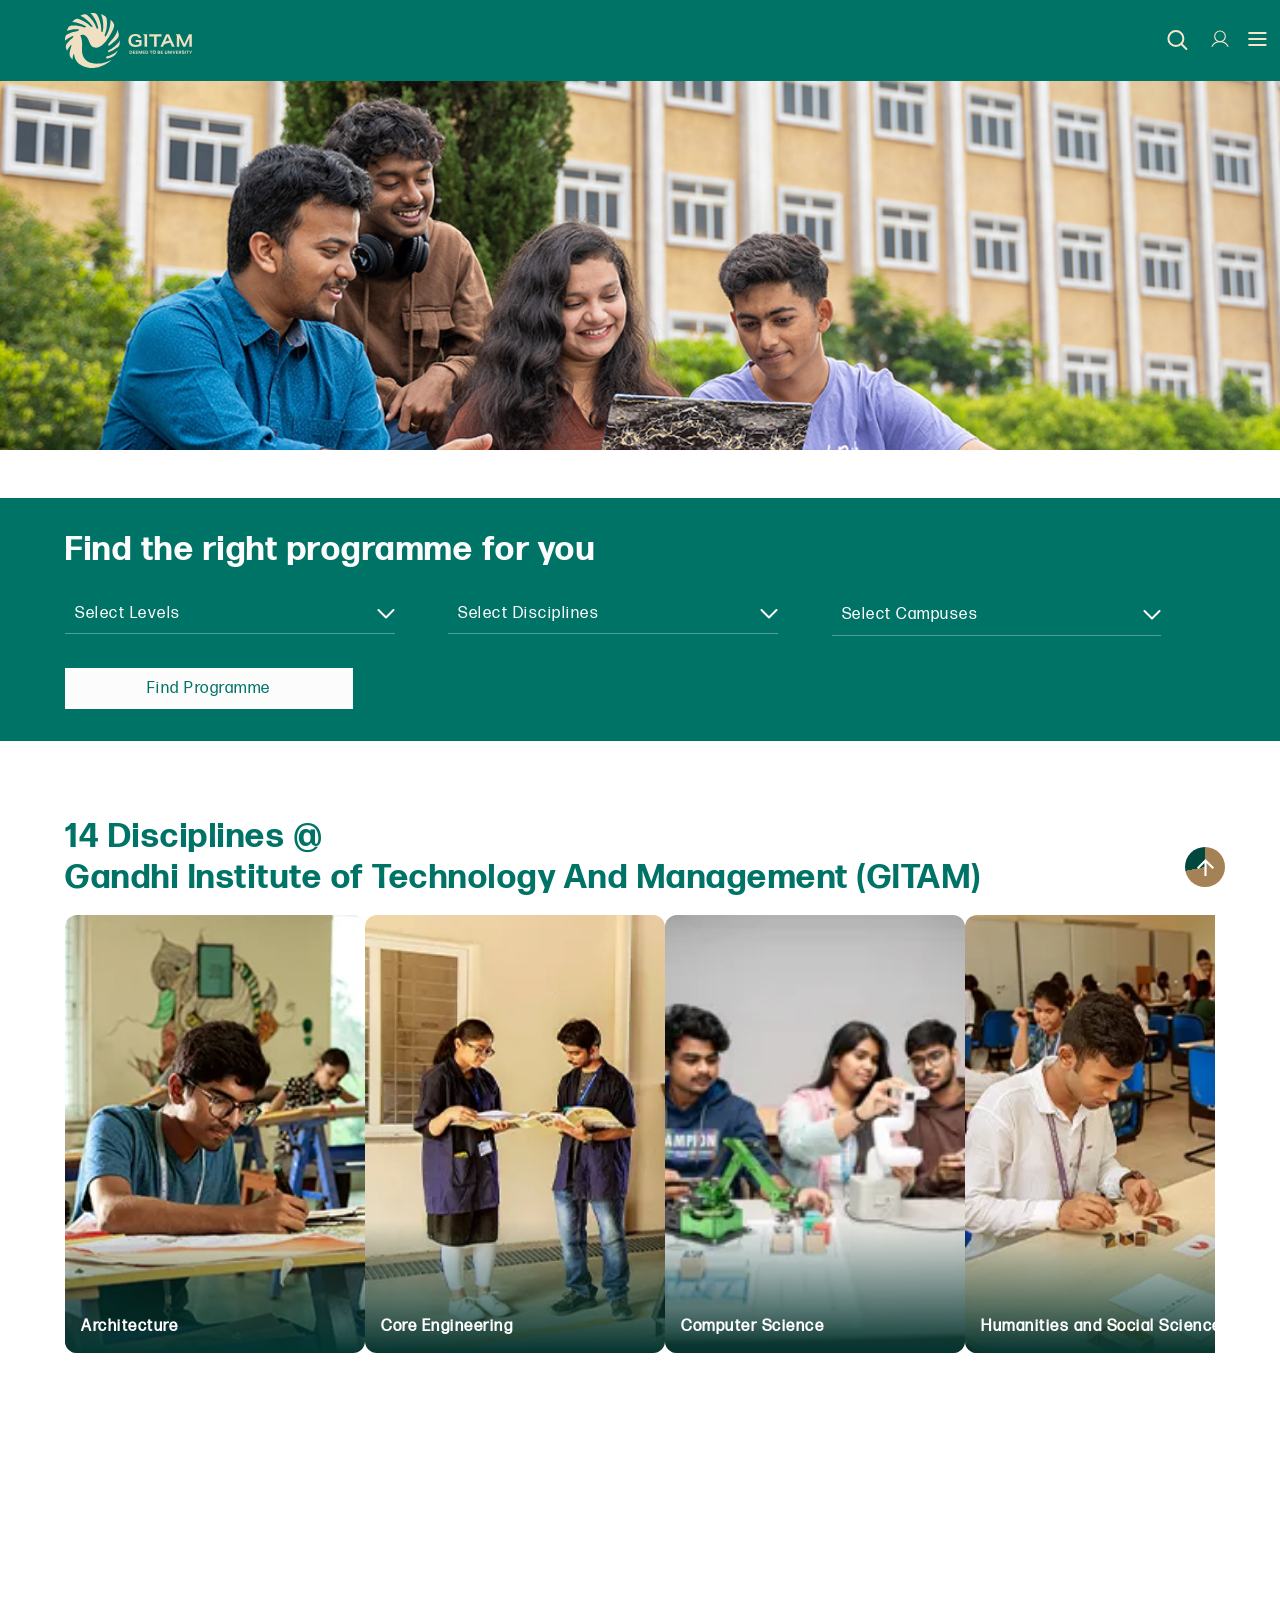
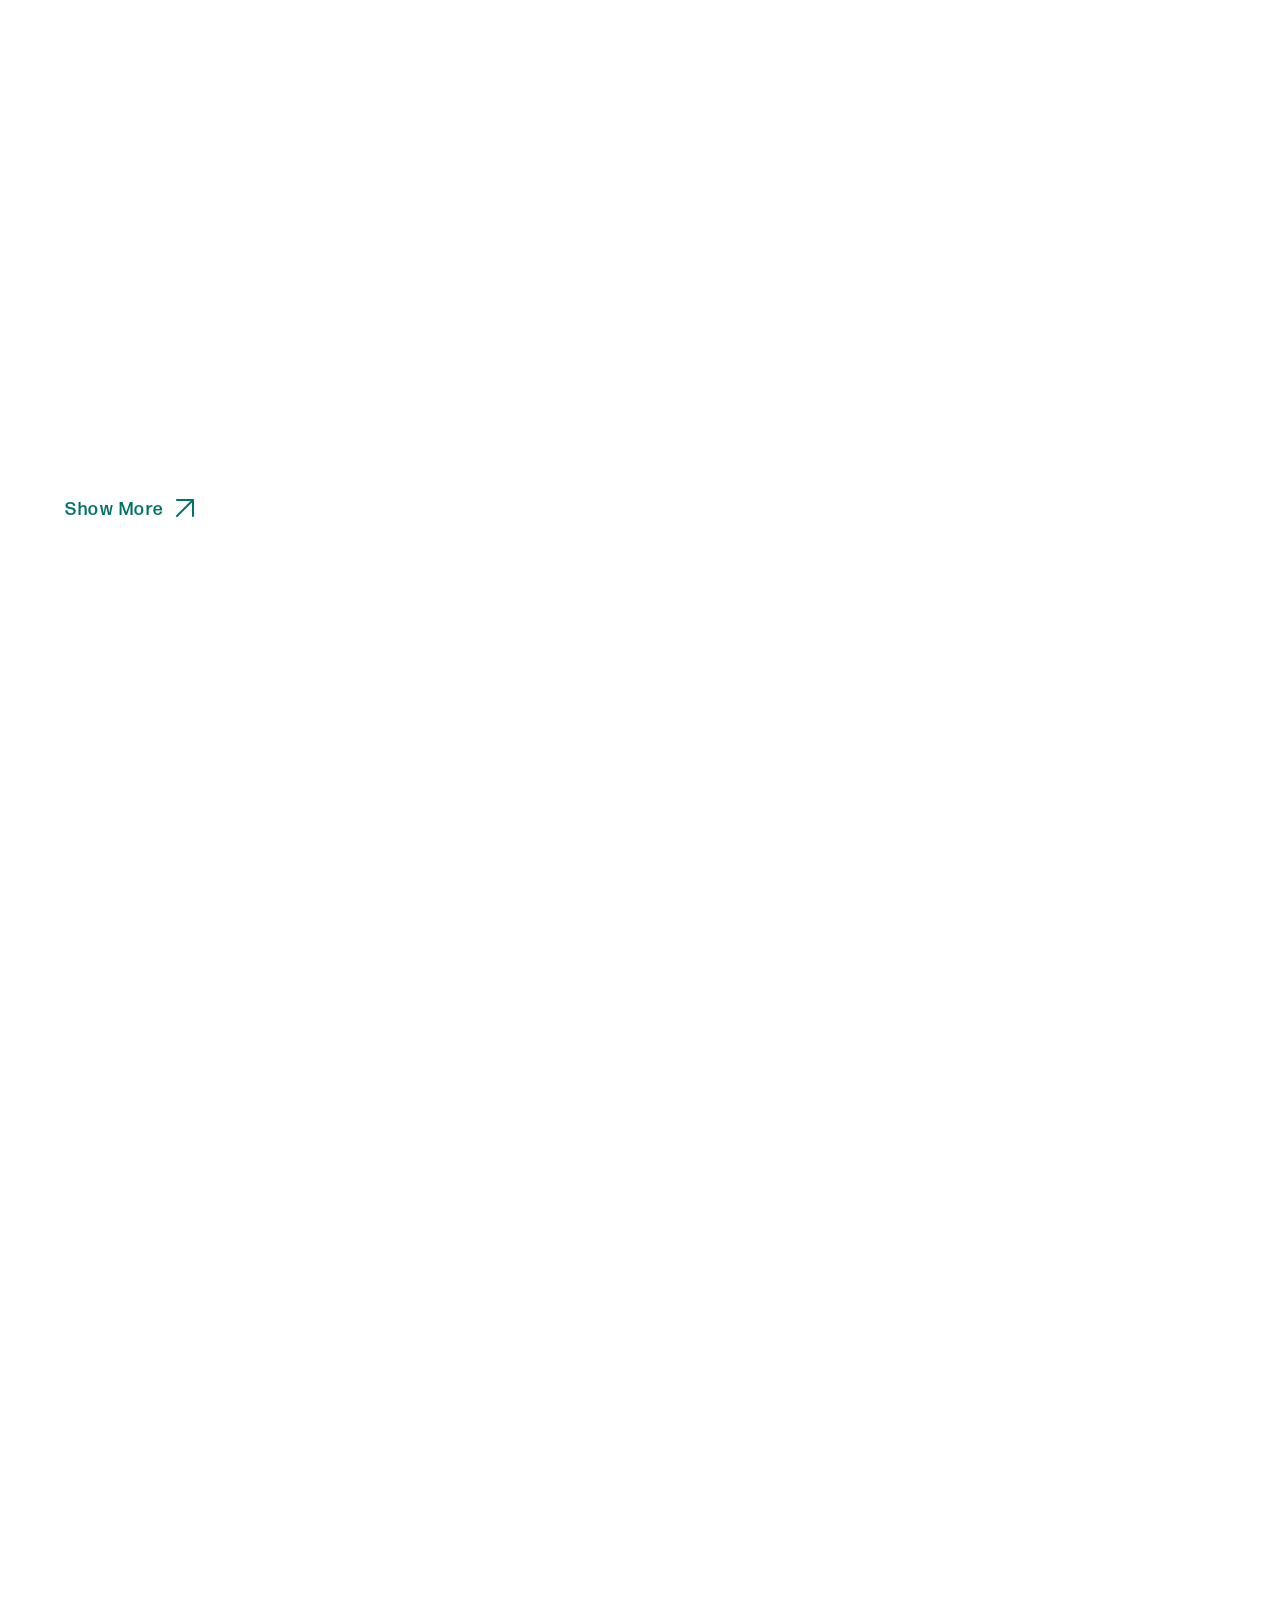
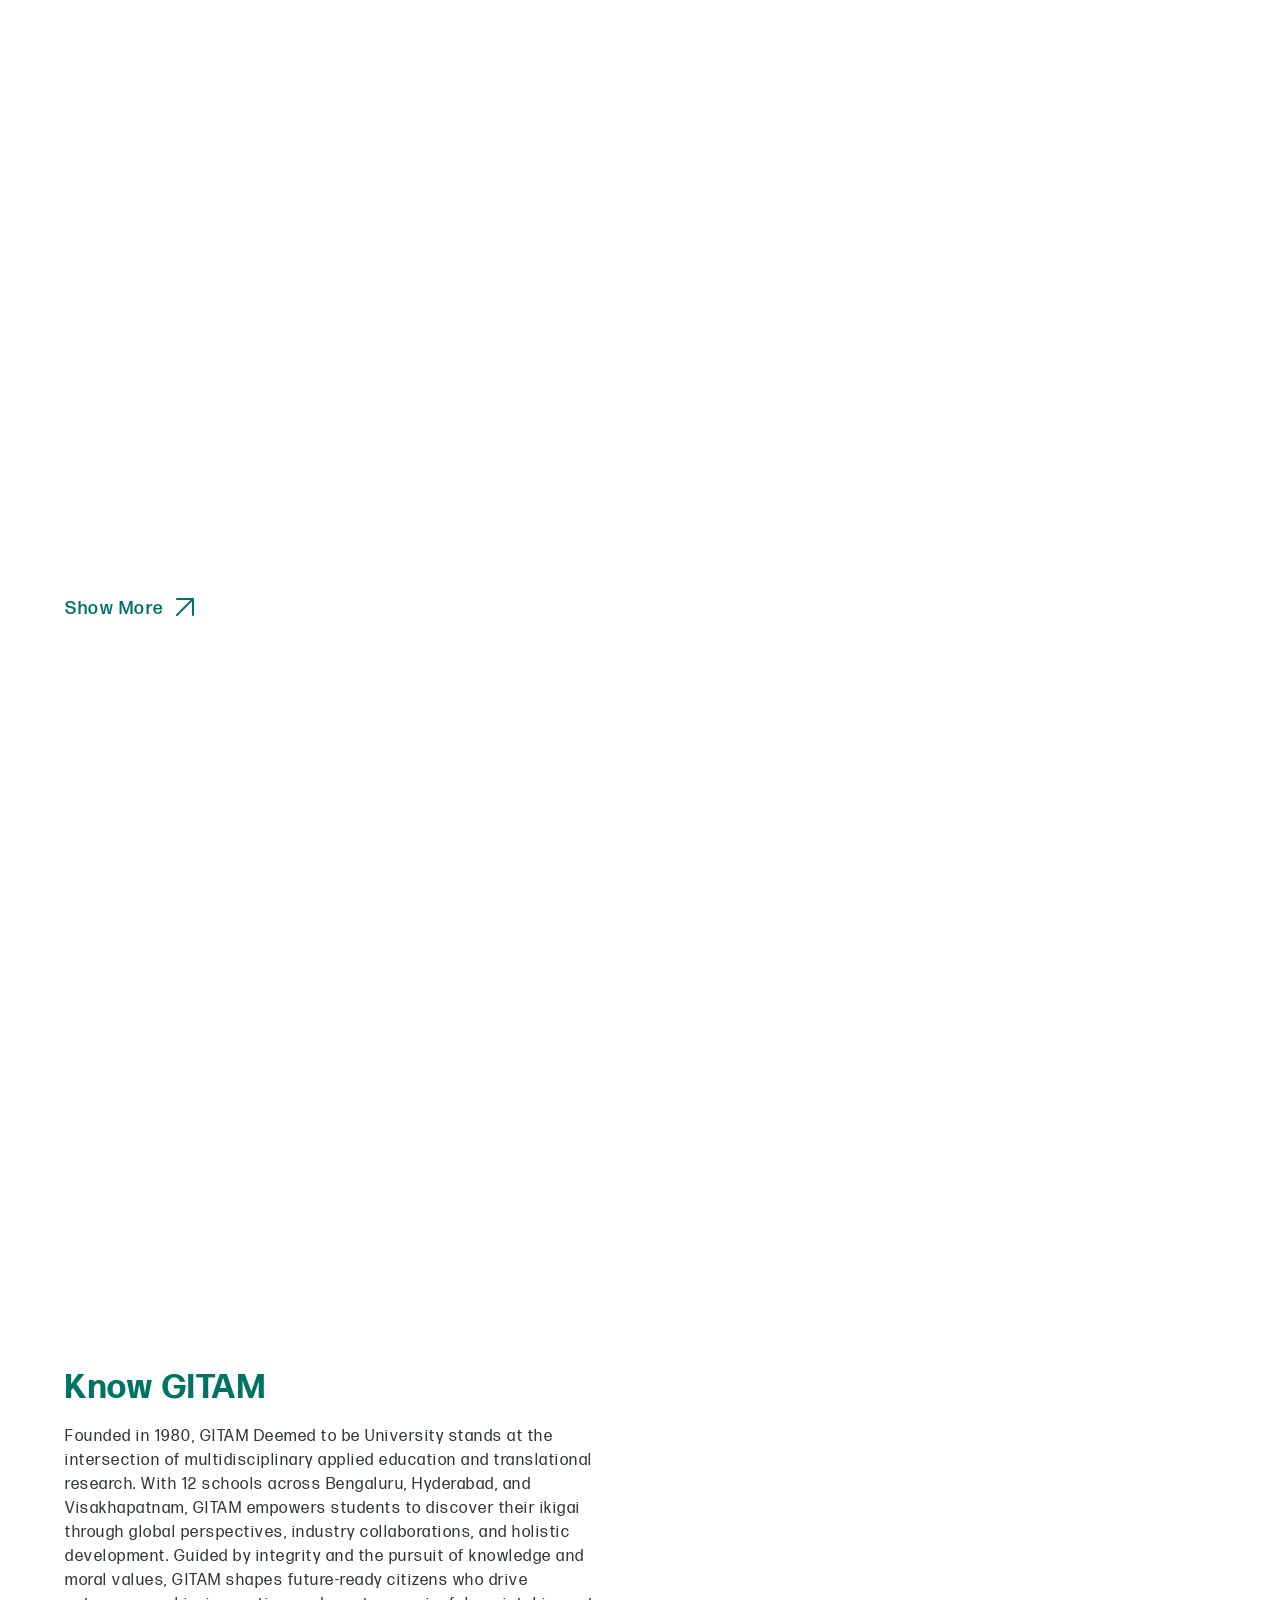
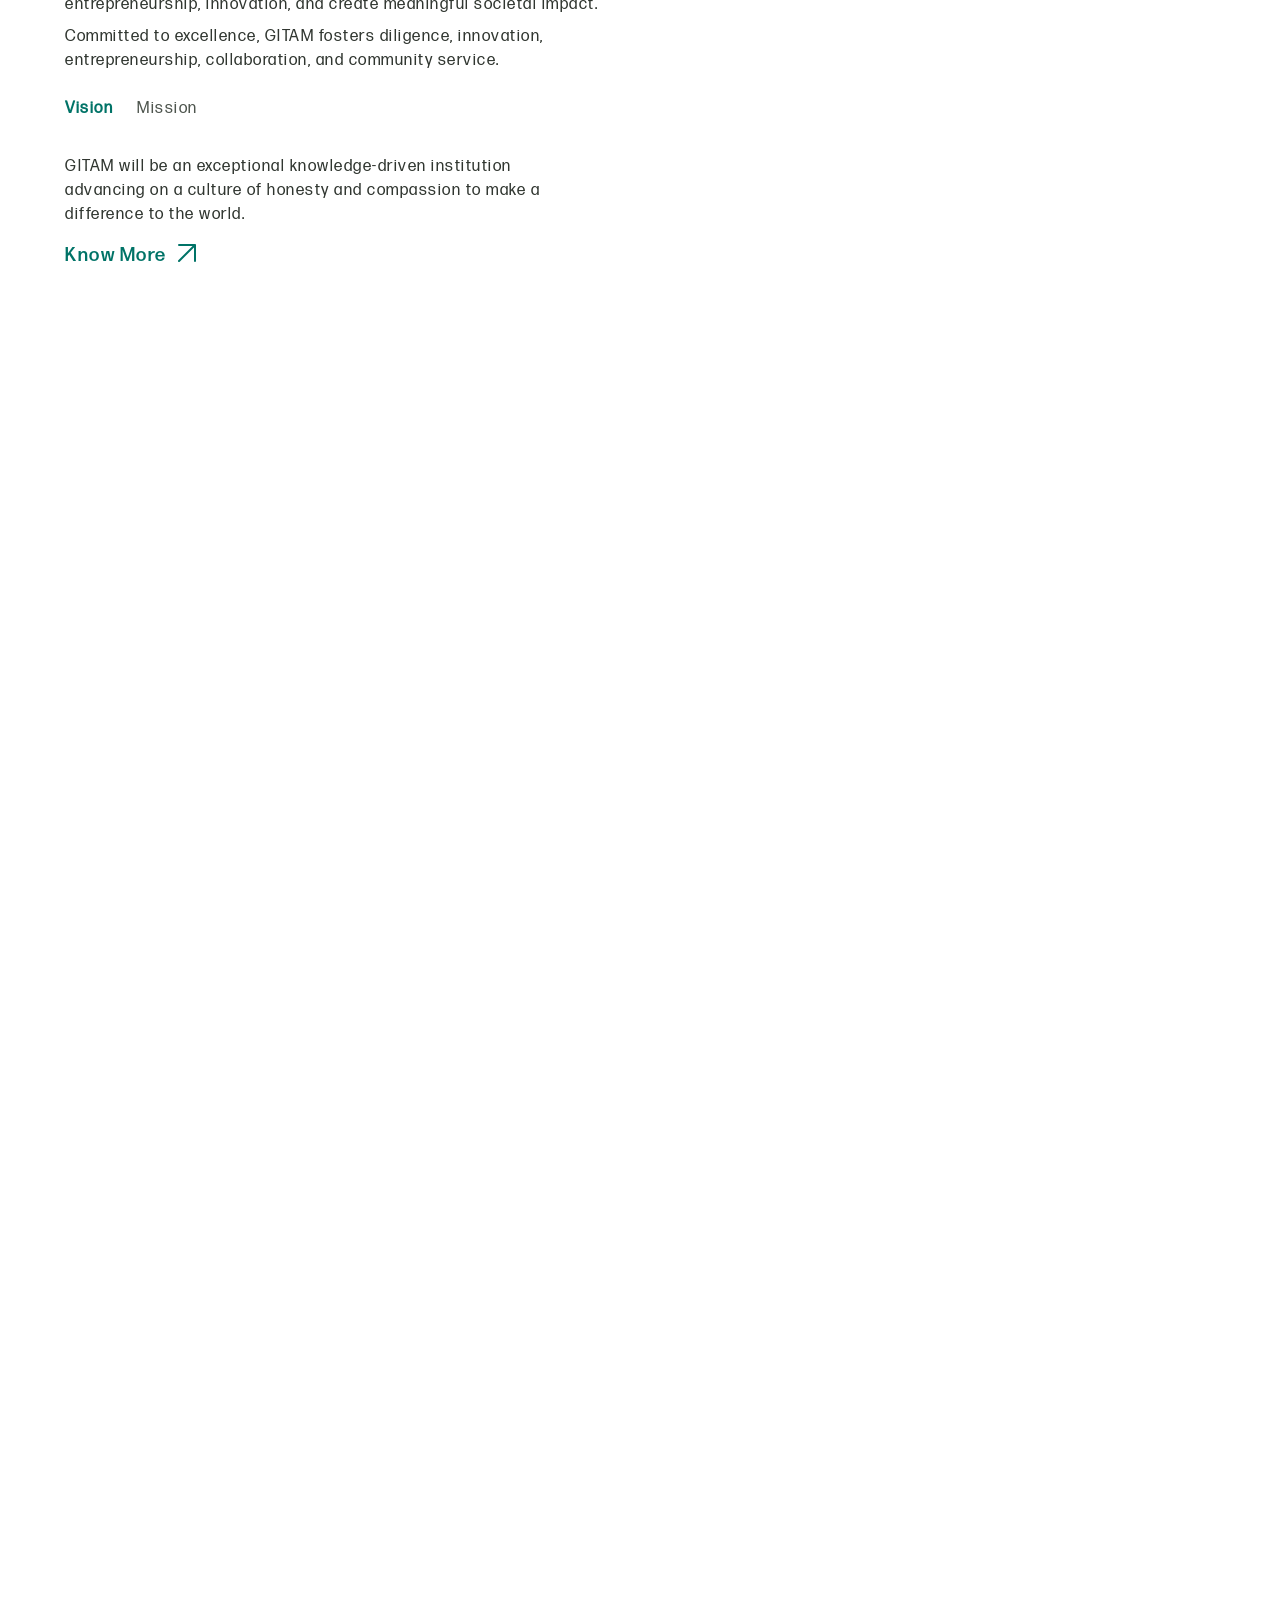
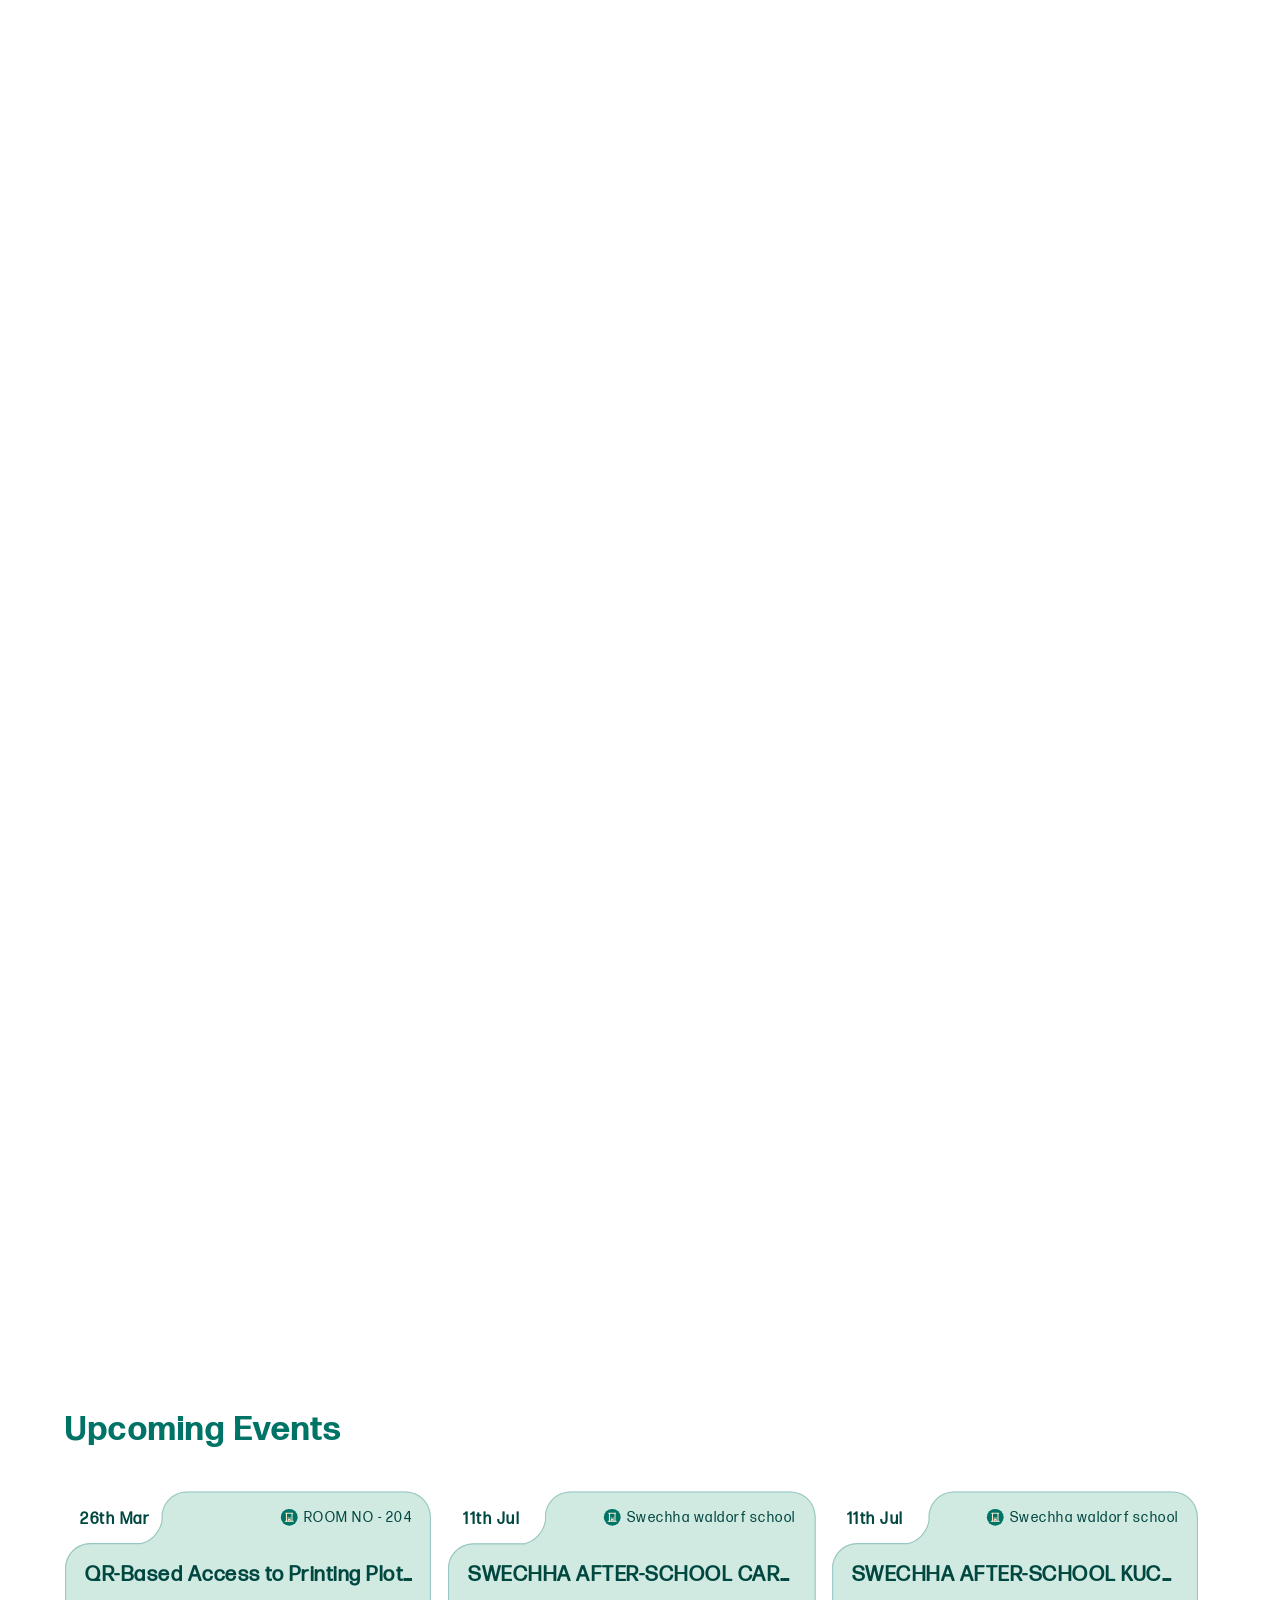
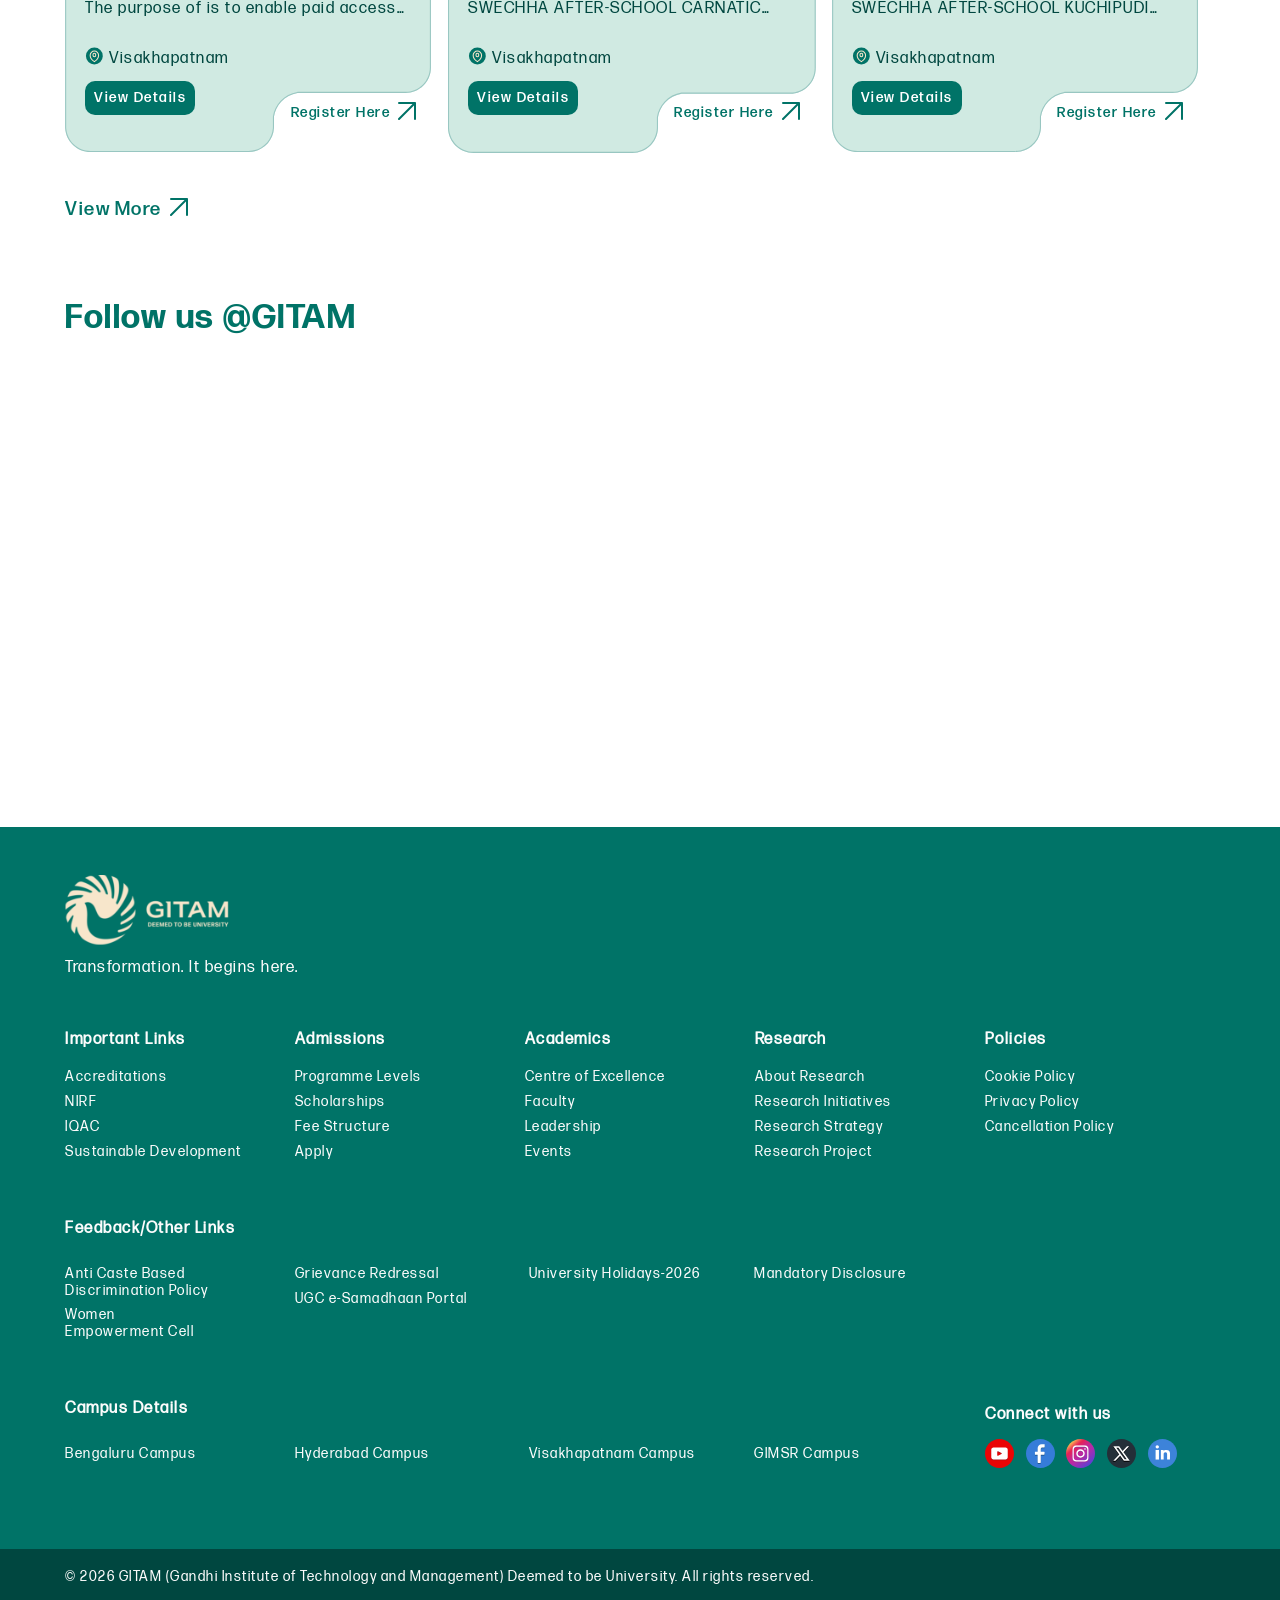
==== index.html @ 4c56daf5 "Static clone of GITAM University" ====
<!DOCTYPE html>
<html lang="en" dir="ltr" prefix="og: https://ogp.me/ns#">
  <head>
    <meta charset="utf-8" />
    <meta name="robots" content="noindex, nofollow" />
    <meta name="theme-color" content="#007367">
<style>/* @see https://github.com/aFarkas/lazysizes#broken-image-symbol */.js img.lazyload:not([src]) { visibility: hidden; }/* @see https://github.com/aFarkas/lazysizes#automatically-setting-the-sizes-attribute */.js img.lazyloaded[data-sizes=auto] { display: block; width: 100%; }/* Transition effect. */.js .lazyload, .js .lazyloading { opacity: 0; }.js .lazyloaded { opacity: 1; -webkit-transition: opacity 2000ms; transition: opacity 2000ms; }</style>
<meta name="description" content="GITAM Deemed to be University provides multidisciplinary education with a focus on applied learning, translational research, and holistic student development. Discover our programs in engineering, management, medical sciences, and more. Join a global network of 85,000+ alumni." />
<meta property="og:site_name" content="Gandhi Institute of Technology and Management" />
<meta property="og:title" content="GITAM Deemed to be University | Multidisciplinary Education &amp; Research" />
<meta property="og:description" content="GITAM Deemed to be University provides multidisciplinary education with a focus on applied learning, translational research, and holistic student development. Discover our programs in engineering, management, medical sciences, and more. Join a global network of 85,000+ alumni." />
<meta name="twitter:card" content="summary" />
<meta name="twitter:title" content="GITAM Deemed to be University | Multidisciplinary Education &amp; Research" />
<meta name="twitter:description" content="GITAM Deemed to be University provides multidisciplinary education with a focus on applied learning, translational research, and holistic student development. Discover our programs in engineering, management, medical sciences, and more. Join a global network of 85,000+ alumni." />
<meta name="MobileOptimized" content="width" />
<meta name="HandheldFriendly" content="true" />
<meta name="viewport" content="width=device-width, initial-scale=1.0" />
<link rel="icon" href="themes/gitam/favicon.ico" type="image/vnd.microsoft.icon" />

    <title>GITAM University — Static Clone (Student Project)</title>
    <link rel="stylesheet" media="all" href="themes/gitam/assets/css/app_base.min.css" />
<link rel="stylesheet" media="all" href="themes/gitam/assets/css/app.min.css" />
<style>.lazybg { background-image: none !important }</style>

    <link rel="stylesheet" media="all" href="sites/default/files/css/css_OX30RRLU5gwE7jYgCJ45GpTTz7spOX3sjwodpW3MmH0.css" />
    <link rel="stylesheet" media="all" href="assets/css/site.css" />


    
    
    

    
    
<script>
window.addEventListener('DOMContentLoaded', (event) => {
    const lazyImages = document.querySelectorAll('.lazybg');
    const backgroundOptions = {
       threshold: 0,
       rootMargin: "0px 0px 50px 0px"
    };
    const imageObserver = new IntersectionObserver((entries, imageObserver) => {
       entries.forEach(entry => {
           if (entry.isIntersecting) {
               showImageBackground(entry.target);
               imageObserver.unobserve(entry.target);
           }
       });
    }, backgroundOptions);
 
    lazyImages.forEach(image => {
       imageObserver.observe(image);
    });
 
    function showImageBackground(node) {
       node.classList.remove('lazybg');
    }
 });
</script>





<!-- Local Business Schema -->
<script type="application/ld+json">
{
        "@context": "https://schema.org",
        "@type": "CollegeOrUniversity",
        "name": "GITAM Deemed to be University",
        "address": {
                "@type": "PostalAddress",
                "streetAddress": "Gandhi Nagar, Rushikonda",
                "addressLocality": "Visakhapatnam",
                "addressRegion": "Andhra Pradesh",
                "postalCode": "530045"
        },
        "telephone": "089128 40501",
        "url": "https://www.gitam.edu/",
        "paymentAccepted": [ "credit card", "paypal" ],
        "openingHours": "Mo,Tu,We,Th,Fr 08:00-17:00",
        "openingHoursSpecification": [ {
                "@type": "OpeningHoursSpecification",
                "dayOfWeek": [
                        "Monday",
                        "Tuesday",
                        "Wednesday",
                        "Thursday",
                        "Friday"
                ],
                "opens": "08:00",
                "closes": "17:00"
        } ],
        "priceRange":"$$$$"

}
</script>
<!-- Local Business Schema -->
<!--Organization Schema -->
<script type="application/ld+json">
{
  "@context": "https://schema.org",
  "@type": "CollegeOrUniversity",
  "name": "GITAM Deemed to be University",
  "url": "https://www.gitam.edu/",
  "logo": "https://www.gitam.edu/themes/gitam/assets/images/gitam-logo.svg",
  "alternateName": "Gandhi Institute of Technology and Management",
  "sameAs": [
    "https://www.facebook.com/gitamdeemeduniversity",
    "https://x.com/GITAMUniversity",
    "https://www.instagram.com/gitamdeemeduniversity/",
    "https://www.linkedin.com/school/gitam-deemed-university",
    "https://www.youtube.com/gitamdeemeduniversity"
  ]
}
</script>
<!--Organization Schema -->

    
  </head>

  
  <body class="version2 frontpage node--type-main-page">

    
      <div class="dialog-off-canvas-main-canvas" data-off-canvas-main-canvas>
    

  <div>
    <header id="header" class="mainheader stickyheader">
<nav class="navbar-top">
    <div class="container">
        <div class="navbar-info"> <span>Information For:</span>
            <ul class="navbar-list">
                                                    <li>
                        <a href="#" >
                        <!--    -->
                        Aspiring Students</a>
                    </li>
                                    <li>
                        <a href="#" >
                        <!--    -->
                        Campus Life</a>
                    </li>
                                    <li>
                        <a href="#"  target="_blank" >
                        <!--    -->
                        Alumni</a>
                    </li>
                                    <li>
                        <a href="#" >
                        <!--    -->
                        Faculty</a>
                    </li>
                                    <li>
                        <a href="#"  target="_blank" >
                        <!--    -->
                        Entrepreneurship</a>
                    </li>
                                    <li>
                        <a href="#" >
                        <!--    -->
                        FAQs</a>
                    </li>
                                    <li>
                        <a href="#"  target="_blank" >
                        <!--    -->
                        Careers</a>
                    </li>
                            </ul>
        </div>
        <div class="navbar-actions">
            <div class="search-bar">
                <div class="popup popupfilter">
                    <a href="javascript:;" class="searchpopup__trigger fpopup" data-popup-id="searchpopup1" aria-haspopup="dialog" ><img width="25" height="24" class="responsive-img" src="themes/gitam/assets/images/search-mobile.svg" alt="Search"></a>

                </div>
                            </div>
            <div class="user-icon">
                <div class="dropdown">
                    <ul class="menu">
                        <li class="menu-item menu-dropdown">
                            <span class="menu-link" data-toggle="submenu"><img class="dropbtn" alt="User Account" src="themes/gitam/assets/images/signon.svg" /><i class="bx bx-chevron-down"></i></span>
                            <ul class="submenu">
                                                                                                    <li class="submenu-item">
                                        <a class="submenu-link" href="#"  target="_blank" >Employee Login</a>
                                    </li>
                                                                    <li class="submenu-item">
                                        <a class="submenu-link" href="#"  target="_blank" >Parent Login</a>
                                    </li>
                                                                    <li class="submenu-item">
                                        <a class="submenu-link" href="#"  target="_blank" >Student Login</a>
                                    </li>
                                                                    <li class="submenu-item">
                                        <a class="submenu-link" href="#"  target="_blank" >Payments</a>
                                    </li>
                                                            </ul>
                        </li>
                    </ul>
                </div>
            </div>
        </div>
    </div>
</nav>
<div class="header">
    <div class="container d-flex">
        <div class="header__logosection">
            <a href="#"> <img class="wh-full responsive-img" src="themes/gitam/assets/images/gitam-logo.svg" width="161" height="69" alt="GITAM logo" title="Gitam"> </a>
        </div>
        <div class="header__rightsection">
            <div class="clicksearch-form hide-desktop">
                <a href="javascript:;" class="searchpopup__trigger fpopup" data-popup-id="searchpopup1" aria-haspopup="dialog"><img src="themes/gitam/assets/images/search-mobile.svg" alt="Search"></a>
            </div>
            <div class="user-icon hide-desktop">
                <div class="dropdown"> <img class="dropbtn" src="themes/gitam/assets/images/signon.svg" alt="User">
                    <div class="dropdown-content">
                                                                            <a href="#"  target="_blank" >Employee Login</a>
                                                    <a href="#"  target="_blank" >Parent Login</a>
                                                    <a href="#"  target="_blank" >Student Login</a>
                                                    <a href="#"  target="_blank" >Payments</a>
                                            </div>
                </div>
            </div>
            <div class="menuwrapper"> <!-- Header Menu Button -->
                <div id="mobilegitam" class="mobilegitam mobilegitam-menu"><img alt="Gitam" src="themes/gitam/assets/images/toggler.svg"></div>
                <div id="close-icon" class="close-icon"><img src="themes/gitam/assets/images/close-icon.svg" alt="close"></div> <span class="overlay"></span>
                <nav class="navbar" id="navbar">
                    <ul class="menu " id="menu">
                                                                                                            <li class="menu-item menu-dropdown" parent-toggle="parentmenuclick">
                                    <span class="menu-link" data-toggle="submenu">
                                                                                    About Us<i class="bx bx-chevron-down"></i>
                                                                            </span>
                                    <ul class="submenu">
                                                                                    <li class="submenu-item ">
                                                                                                    <a class="submenu-link" href="#" > About GITAM  </a>
                                                                                                </li>
                                                                                    <li class="submenu-item submenu-dropdown">
                                                                                                    <span class="submenu-link" data-toggle="innersubmenu"> <a class="submenu-link" href="javascript:;" > Campus Life  </a></span>
                                                    <ul class="innersubmenu">
                                                                                                                <li class="innersubmenu-item">
                                                            <a class="innersubmenu-link" href="#" >Bengaluru </a>

                                                        </li>
                                                                                                                <li class="innersubmenu-item">
                                                            <a class="innersubmenu-link" href="#" >Visakhapatnam </a>

                                                        </li>
                                                                                                                <li class="innersubmenu-item">
                                                            <a class="innersubmenu-link" href="#" >Hyderabad </a>

                                                        </li>
                                                                                                                <li class="innersubmenu-item">
                                                            <a class="innersubmenu-link" href="#" >GIMSR </a>

                                                        </li>
                                                                                                            </ul>
                                                                                                </li>
                                                                                    <li class="submenu-item ">
                                                                                                    <a class="submenu-link" href="#" > Faculty  </a>
                                                                                                </li>
                                                                                    <li class="submenu-item ">
                                                                                                    <a class="submenu-link" href="#" > Leadership  </a>
                                                                                                </li>
                                                                                    <li class="submenu-item ">
                                                                                                    <a class="submenu-link" href="#"  target="_blank" > Women Empowerment Cell  </a>
                                                                                                </li>
                                                                            </ul>
                                </li>
                                                                                                                <li class="menu-item menu-dropdown" parent-toggle="parentmenuclick">
                                    <span class="menu-link" data-toggle="submenu">
                                                                                    Accreditation<i class="bx bx-chevron-down"></i>
                                                                            </span>
                                    <ul class="submenu">
                                                                                    <li class="submenu-item ">
                                                                                                    <a class="submenu-link" href="#"  target="_blank" > IQAC  </a>
                                                                                                </li>
                                                                                    <li class="submenu-item ">
                                                                                                    <a class="submenu-link" href="#" > Accreditation &amp; Ranking  </a>
                                                                                                </li>
                                                                                    <li class="submenu-item ">
                                                                                                    <a class="submenu-link" href="#"  target="_blank" > NIRF  </a>
                                                                                                </li>
                                                                                    <li class="submenu-item ">
                                                                                                    <a class="submenu-link" href="#" > Sustainable Development  </a>
                                                                                                </li>
                                                                                    <li class="submenu-item submenu-dropdown">
                                                                                                    <span class="submenu-link" data-toggle="innersubmenu"> <a class="submenu-link" href="javascript:;" > Policies  </a></span>
                                                    <ul class="innersubmenu">
                                                                                                                <li class="innersubmenu-item">
                                                            <a class="innersubmenu-link" href="#"  target="_blank" >Climate Action </a>

                                                        </li>
                                                                                                                <li class="innersubmenu-item">
                                                            <a class="innersubmenu-link" href="#"  target="_blank" >Sustainable Procurement </a>

                                                        </li>
                                                                                                                <li class="innersubmenu-item">
                                                            <a class="innersubmenu-link" href="#"  target="_blank" >Sustainable Investment </a>

                                                        </li>
                                                                                                                <li class="innersubmenu-item">
                                                            <a class="innersubmenu-link" href="#"  target="_blank" >Net Zero Commitment </a>

                                                        </li>
                                                                                                                <li class="innersubmenu-item">
                                                            <a class="innersubmenu-link" href="#"  target="_blank" >Equality, Diversity and Inclusiveness </a>

                                                        </li>
                                                                                                                <li class="innersubmenu-item">
                                                            <a class="innersubmenu-link" href="#"  target="_blank" >Committee for Differently Abled </a>

                                                        </li>
                                                                                                                <li class="innersubmenu-item">
                                                            <a class="innersubmenu-link" href="#"  target="_blank" >Equal Opportunity Cell </a>

                                                        </li>
                                                                                                            </ul>
                                                                                                </li>
                                                                                    <li class="submenu-item ">
                                                                                                    <a class="submenu-link" href="#"  target="_blank" > Feedback  </a>
                                                                                                </li>
                                                                                    <li class="submenu-item ">
                                                                                                    <a class="submenu-link" href="#" > ITEP (NCTE)  </a>
                                                                                                </li>
                                                                            </ul>
                                </li>
                                                                                                                <li class="menu-item menu-dropdown" parent-toggle="parentmenuclick">
                                    <span class="menu-link" data-toggle="submenu">
                                                                                    Academics<i class="bx bx-chevron-down"></i>
                                                                            </span>
                                    <ul class="submenu">
                                                                                    <li class="submenu-item submenu-dropdown">
                                                                                                    <span class="submenu-link" data-toggle="innersubmenu"> <a class="submenu-link" href="javascript:;" > Bengaluru  </a></span>
                                                    <ul class="innersubmenu">
                                                                                                                <li class="innersubmenu-item">
                                                            <a class="innersubmenu-link" href="#" >Computer Science and Engineering </a>

                                                        </li>
                                                                                                                <li class="innersubmenu-item">
                                                            <a class="innersubmenu-link" href="#" >Core Engineering </a>

                                                        </li>
                                                                                                                <li class="innersubmenu-item">
                                                            <a class="innersubmenu-link" href="#" >Humanities and Social Sciences </a>

                                                        </li>
                                                                                                                <li class="innersubmenu-item">
                                                            <a class="innersubmenu-link" href="#" >Management </a>

                                                        </li>
                                                                                                                <li class="innersubmenu-item">
                                                            <a class="innersubmenu-link" href="#" >Science </a>

                                                        </li>
                                                                                                            </ul>
                                                                                                </li>
                                                                                    <li class="submenu-item submenu-dropdown">
                                                                                                    <span class="submenu-link" data-toggle="innersubmenu"> <a class="submenu-link" href="javascript:;" > Hyderabad  </a></span>
                                                    <ul class="innersubmenu">
                                                                                                                <li class="innersubmenu-item">
                                                            <a class="innersubmenu-link" href="#" >Architecture </a>

                                                        </li>
                                                                                                                <li class="innersubmenu-item">
                                                            <a class="innersubmenu-link" href="#" >Computer Science and Engineering </a>

                                                        </li>
                                                                                                                <li class="innersubmenu-item">
                                                            <a class="innersubmenu-link" href="#" >Core Engineering </a>

                                                        </li>
                                                                                                                <li class="innersubmenu-item">
                                                            <a class="innersubmenu-link" href="#" >Education </a>

                                                        </li>
                                                                                                                <li class="innersubmenu-item">
                                                            <a class="innersubmenu-link" href="#" >Humanities and Social Sciences </a>

                                                        </li>
                                                                                                                <li class="innersubmenu-item">
                                                            <a class="innersubmenu-link" href="#" >Management </a>

                                                        </li>
                                                                                                                <li class="innersubmenu-item">
                                                            <a class="innersubmenu-link" href="#" >Pharmacy </a>

                                                        </li>
                                                                                                                <li class="innersubmenu-item">
                                                            <a class="innersubmenu-link" href="#"  target="_blank" >Public Policy </a>

                                                        </li>
                                                                                                                <li class="innersubmenu-item">
                                                            <a class="innersubmenu-link" href="#" >Science </a>

                                                        </li>
                                                                                                            </ul>
                                                                                                </li>
                                                                                    <li class="submenu-item submenu-dropdown">
                                                                                                    <span class="submenu-link" data-toggle="innersubmenu"> <a class="submenu-link" href="javascript:;" > Visakhapatnam  </a></span>
                                                    <ul class="innersubmenu">
                                                                                                                <li class="innersubmenu-item">
                                                            <a class="innersubmenu-link" href="#" >Architecture </a>

                                                        </li>
                                                                                                                <li class="innersubmenu-item">
                                                            <a class="innersubmenu-link" href="#" >Computer Science and Engineering </a>

                                                        </li>
                                                                                                                <li class="innersubmenu-item">
                                                            <a class="innersubmenu-link" href="#" >Core Engineering </a>

                                                        </li>
                                                                                                                <li class="innersubmenu-item">
                                                            <a class="innersubmenu-link" href="#" >Humanities and Social Sciences </a>

                                                        </li>
                                                                                                                <li class="innersubmenu-item">
                                                            <a class="innersubmenu-link" href="#" >Law </a>

                                                        </li>
                                                                                                                <li class="innersubmenu-item">
                                                            <a class="innersubmenu-link" href="#" >Management </a>

                                                        </li>
                                                                                                                <li class="innersubmenu-item">
                                                            <a class="innersubmenu-link" href="#" >Pharmacy </a>

                                                        </li>
                                                                                                                <li class="innersubmenu-item">
                                                            <a class="innersubmenu-link" href="#" >Science </a>

                                                        </li>
                                                                                                            </ul>
                                                                                                </li>
                                                                                    <li class="submenu-item submenu-dropdown">
                                                                                                    <span class="submenu-link" data-toggle="innersubmenu"> <a class="submenu-link" href="#" > GIMSR  </a></span>
                                                    <ul class="innersubmenu">
                                                                                                                <li class="innersubmenu-item">
                                                            <a class="innersubmenu-link" href="#" >Medicine </a>

                                                        </li>
                                                                                                                <li class="innersubmenu-item">
                                                            <a class="innersubmenu-link" href="#" >Nursing </a>

                                                        </li>
                                                                                                                <li class="innersubmenu-item">
                                                            <a class="innersubmenu-link" href="#" >Allied and Healthcare Professions </a>

                                                        </li>
                                                                                                                <li class="innersubmenu-item">
                                                            <a class="innersubmenu-link" href="#" >Physiotherapy </a>

                                                        </li>
                                                                                                            </ul>
                                                                                                </li>
                                                                                    <li class="submenu-item submenu-dropdown">
                                                                                                    <span class="submenu-link" data-toggle="innersubmenu"> <a class="submenu-link" href="javascript:;" > Evaluation  </a></span>
                                                    <ul class="innersubmenu">
                                                                                                                <li class="innersubmenu-item">
                                                            <a class="innersubmenu-link" href="#"  target="_blank" >Results </a>

                                                        </li>
                                                                                                                <li class="innersubmenu-item">
                                                            <a class="innersubmenu-link" href="#" >Applications &amp; Fee Structure </a>

                                                        </li>
                                                                                                                <li class="innersubmenu-item">
                                                            <a class="innersubmenu-link" href="#"  target="_blank" >Apply for Certificates </a>

                                                        </li>
                                                                                                                <li class="innersubmenu-item">
                                                            <a class="innersubmenu-link" href="#"  target="_blank" >Apply for Examinations </a>

                                                        </li>
                                                                                                                <li class="innersubmenu-item">
                                                            <a class="innersubmenu-link" href="#" >Annual Reports </a>

                                                        </li>
                                                                                                                <li class="innersubmenu-item">
                                                            <a class="innersubmenu-link" href="#"  target="_blank" >CGPA to Percentage Conversion Certificate </a>

                                                        </li>
                                                                                                                <li class="innersubmenu-item">
                                                            <a class="innersubmenu-link" href="#" >Evaluation Contact </a>

                                                        </li>
                                                                                                                <li class="innersubmenu-item">
                                                            <a class="innersubmenu-link" href="#" >Redressal of Grievances </a>

                                                        </li>
                                                                                                                <li class="innersubmenu-item">
                                                            <a class="innersubmenu-link" href="#" >Evaluation Norms </a>

                                                        </li>
                                                                                                                <li class="innersubmenu-item">
                                                            <a class="innersubmenu-link" href="#"  target="_blank" >Examination Notifications </a>

                                                        </li>
                                                                                                                <li class="innersubmenu-item">
                                                            <a class="innersubmenu-link" href="#"  target="_blank" >Examination Time Tables </a>

                                                        </li>
                                                                                                                <li class="innersubmenu-item">
                                                            <a class="innersubmenu-link" href="#"  target="_blank" >Hall Ticket </a>

                                                        </li>
                                                                                                                <li class="innersubmenu-item">
                                                            <a class="innersubmenu-link" href="#" >Instructions To Apply For Examination And Certificates </a>

                                                        </li>
                                                                                                                <li class="innersubmenu-item">
                                                            <a class="innersubmenu-link" href="#" >National Academic Depository(NAD) &amp; Academic Bank of Credits(ABC) </a>

                                                        </li>
                                                                                                                <li class="innersubmenu-item">
                                                            <a class="innersubmenu-link" href="#" >Recent Updates in Regulations </a>

                                                        </li>
                                                                                                                <li class="innersubmenu-item">
                                                            <a class="innersubmenu-link" href="#"  target="_blank" >Request for Credential/Academic Verification </a>

                                                        </li>
                                                                                                            </ul>
                                                                                                </li>
                                                                                    <li class="submenu-item ">
                                                                                                    <a class="submenu-link" href="#" > Liberal Education  </a>
                                                                                                </li>
                                                                                    <li class="submenu-item ">
                                                                                                    <a class="submenu-link" href="#" > Performing Arts  </a>
                                                                                                </li>
                                                                                    <li class="submenu-item ">
                                                                                                    <a class="submenu-link" href="#" > Blended Learning  </a>
                                                                                                </li>
                                                                                    <li class="submenu-item ">
                                                                                                    <a class="submenu-link" href="#" > Curriculum and Syllabus  </a>
                                                                                                </li>
                                                                                    <li class="submenu-item ">
                                                                                                    <a class="submenu-link" href="#"  target="_blank" > Library  </a>
                                                                                                </li>
                                                                                    <li class="submenu-item ">
                                                                                                    <a class="submenu-link" href="#" > Young Entrepreneurs Programme  </a>
                                                                                                </li>
                                                                                    <li class="submenu-item ">
                                                                                                    <a class="submenu-link" href="#"  target="_blank" > Academic Calendar  </a>
                                                                                                </li>
                                                                                    <li class="submenu-item ">
                                                                                                    <a class="submenu-link" href="#"  target="_blank" > Academic Policies  </a>
                                                                                                </li>
                                                                                    <li class="submenu-item ">
                                                                                                    <a class="submenu-link" href="#"  target="_blank" > Academic Regulations  </a>
                                                                                                </li>
                                                                            </ul>
                                </li>
                                                                                                                <li class="menu-item menu-dropdown" parent-toggle="parentmenuclick">
                                    <span class="menu-link" data-toggle="submenu">
                                                                                    Research<i class="bx bx-chevron-down"></i>
                                                                            </span>
                                    <ul class="submenu">
                                                                                    <li class="submenu-item ">
                                                                                                    <a class="submenu-link" href="#" > About  </a>
                                                                                                </li>
                                                                                    <li class="submenu-item ">
                                                                                                    <a class="submenu-link" href="#" > Strategy  </a>
                                                                                                </li>
                                                                                    <li class="submenu-item submenu-dropdown">
                                                                                                    <span class="submenu-link" data-toggle="innersubmenu"> <a class="submenu-link" href="#" > Research Initiatives  </a></span>
                                                    <ul class="innersubmenu">
                                                                                                                <li class="innersubmenu-item">
                                                            <a class="innersubmenu-link" href="#"  target="_blank" >Research &amp; Mentoring Program </a>

                                                        </li>
                                                                                                            </ul>
                                                                                                </li>
                                                                                    <li class="submenu-item ">
                                                                                                    <a class="submenu-link" href="#" > Research Policies  </a>
                                                                                                </li>
                                                                                    <li class="submenu-item ">
                                                                                                    <a class="submenu-link" href="#" > Centers of Excellence  </a>
                                                                                                </li>
                                                                                    <li class="submenu-item ">
                                                                                                    <a class="submenu-link" href="#" > DBT Funded Projects  </a>
                                                                                                </li>
                                                                                    <li class="submenu-item ">
                                                                                                    <a class="submenu-link" href="#" > Patents  </a>
                                                                                                </li>
                                                                                    <li class="submenu-item ">
                                                                                                    <a class="submenu-link" href="#" > Publications  </a>
                                                                                                </li>
                                                                                    <li class="submenu-item ">
                                                                                                    <a class="submenu-link" href="#" > MURTI  </a>
                                                                                                </li>
                                                                                    <li class="submenu-item ">
                                                                                                    <a class="submenu-link" href="#"  target="_blank" > I-STEM Equipment  </a>
                                                                                                </li>
                                                                                    <li class="submenu-item ">
                                                                                                    <a class="submenu-link" href="#"  target="_blank" > G-TEC  </a>
                                                                                                </li>
                                                                                    <li class="submenu-item ">
                                                                                                    <a class="submenu-link" href="#" > Ph.D. Programmes  </a>
                                                                                                </li>
                                                                            </ul>
                                </li>
                                                                                                                <li class="menu-item menu-dropdown" parent-toggle="parentmenuclick">
                                    <span class="menu-link" data-toggle="submenu">
                                                                                    Fee &amp; Scholarships<i class="bx bx-chevron-down"></i>
                                                                            </span>
                                    <ul class="submenu">
                                                                                    <li class="submenu-item ">
                                                                                                    <a class="submenu-link" href="#" > Scholarships  </a>
                                                                                                </li>
                                                                                    <li class="submenu-item ">
                                                                                                    <a class="submenu-link" href="#" > Fee Structure  </a>
                                                                                                </li>
                                                                                    <li class="submenu-item ">
                                                                                                    <a class="submenu-link" href="#" > Education Loan  </a>
                                                                                                </li>
                                                                                    <li class="submenu-item ">
                                                                                                    <a class="submenu-link" href="#"  target="_blank" > Pay Fee  </a>
                                                                                                </li>
                                                                            </ul>
                                </li>
                                                                                                                <li class="menu-item menu-dropdown" parent-toggle="parentmenuclick">
                                    <span class="menu-link" data-toggle="submenu">
                                                                                    Career Guidance<i class="bx bx-chevron-down"></i>
                                                                            </span>
                                    <ul class="submenu">
                                                                                    <li class="submenu-item ">
                                                                                                    <a class="submenu-link" href="#" > GITAM Career Guidance Centre (GCGC)  </a>
                                                                                                </li>
                                                                            </ul>
                                </li>
                                                                                                                <li class="menu-item menu-dropdown" parent-toggle="parentmenuclick">
                                    <span class="menu-link" data-toggle="submenu">
                                                                                    Events<i class="bx bx-chevron-down"></i>
                                                                            </span>
                                    <ul class="submenu">
                                                                                    <li class="submenu-item ">
                                                                                                    <a class="submenu-link" href="#" > Events  </a>
                                                                                                </li>
                                                                                    <li class="submenu-item ">
                                                                                                    <a class="submenu-link" href="#" > Changemakers  </a>
                                                                                                </li>
                                                                            </ul>
                                </li>
                                                                        </ul>
                    <ul class="navbar-list visibilityshowhide">
                                                                            <li>
                                <a href="#" >
                                Aspiring Students</a>
                            </li>
                                                    <li>
                                <a href="#" >
                                Campus Life</a>
                            </li>
                                                    <li>
                                <a href="#"  target="_blank" >
                                Alumni</a>
                            </li>
                                                    <li>
                                <a href="#" >
                                Faculty</a>
                            </li>
                                                    <li>
                                <a href="#"  target="_blank" >
                                Entrepreneurship</a>
                            </li>
                                                    <li>
                                <a href="#" >
                                FAQs</a>
                            </li>
                                                    <li>
                                <a href="#"  target="_blank" >
                                Careers</a>
                            </li>
                                            </ul>
                </nav>
            </div>
        </div>
    </div>
</div>
</header>


  </div>


          <div>
    <div data-drupal-messages-fallback class="hidden"></div>

<div id="block-gitam-content" data-block-plugin-id="system_main_block">
  
    
  
        
        <div class="content block-content">
      
<article>

  
    

        
  <div>
    <div  class="_none"><div  class="w-100">  
  <div  class="layout row layout-builder__layout">
    
                        <div  class="col-lg-12 col-md-12 col-12">
          <div data-block-plugin-id="inline_block:inline_image_collection">
  
    
            <div  class="content block-content" >
            <section class="banner">
                <div class="banner__herobannerslider">
                    <div class="swiper-wrapper">
                                                                                                                                                                                                                                                                                                                                                                                                                                                                                                                                                                                                                                                                                                                                                                                                                                                                                                                                                                                                                                                                                                            <div class="swiper-slide">
                                        <div class="banner__desktop">
                                            <img src="sites/default/files/banners/know-gitam_0.jpg" class="changemaker_video1 w-100" alt="GITAM campus">
                                            <!-- <div class="video-content">
                                                <p>Admissions Open 2025</p>
                                                <a href="#" title="Apply Now">Apply Now</a>
                                            </div> -->
                                        </div>
                                        <div class="banner__mobile">
                                            <img src="sites/default/files/banners/know-gitam_0.jpg" class="changemaker_video1 w-100" alt="GITAM campus">
                                        </div>
                                    </div>
                                                                                                                                                                                                                </div>
                    <!-- <div class="swiper-pagination"></div> -->
                </div>
            </section>
        </div>
    </div>



        </div>
                                                                                                                                                                                              
  </div>

</div></div><div  class="section mt-2 mt-lg-5 pt-0 hide-error _none"><div  class="w-100">  
  <div  class="layout row layout-builder__layout">
    
                        <div  class="col-lg-12 col-md-12 col-12">
          
<div class="new-course-finder _none" data-drupal-selector="new-course-finder" data-block-plugin-id="new_course_finder">
  
    
  
        
        <div class="content block-content">
      <div id="course-finder-ajax-wrapper"><section id="find-programme" class="find-programme hpg-findprograme text-left">
    <div class="container">
        <h2>Find the right programme for you</h2>
        <div class="course-finder-ajax-inner">
        <form onsubmit="return false;" id="new-course-finder" accept-charset="UTF-8">

            

            <div class="row">
                <div class="selectbox-container">
                    <div class="col-12 col-sm-6 col-md-4 mb-3 mb-md-0">
                        <div class="select-box">
                            <div class="select_wrap">
                             
                                  <div class="js-form-item form-item form-type-select js-form-type-select form-item-field-course-level js-form-item-field-course-level form-no-label">
        <select class="form-select required" data-drupal-selector="edit-field-course-level" id="edit-field-course-level" name="field_course_level" required="required" aria-required="true"><option value="" selected="selected">Select Levels</option><option value="ug">Undergraduate</option><option value="pg">Postgraduate</option><option value="phd">Ph.D.</option></select>
        </div>

                            </div>
                        </div>
                    </div>
                    <div class="col-12 col-sm-6 col-md-4 mb-3 mb-md-0">
                        <div class="select-box">
                            <div class="select_wrap">
                                <div class="js-form-item form-item form-type-select js-form-type-select form-item-field-discipline js-form-item-field-discipline form-no-label">
        <select class="arr-disciplines form-select required" data-drupal-selector="edit-field-discipline" id="edit-field-discipline" name="field_discipline" required="required" aria-required="true"><option value="" selected="selected">Select Disciplines</option><option value="24">Allied and Healthcare Professions</option><option value="17">Architecture</option><option value="20">Computer Science</option><option value="259">Core Engineering</option><option value="240">Education</option><option value="170">Humanities</option><option value="19">Humanities and Social Sciences</option><option value="21">Law</option><option value="18">Management</option><option value="22">Medicine</option><option value="23">Nursing</option><option value="25">Pharmacy</option><option value="26">Physiotherapy</option><option value="27">Public Policy</option><option value="28">Science</option></select>
        </div>

                            </div>
                        </div>
                    </div>
                    <div class="col-12 col-sm-6 col-md-4 mb-3 mb-md-0">
                        <div class="select-box">
                            <div class="select_wrap">
                                 <div class="js-form-item form-item form-type-campus-picker js-form-type-campus-picker form-item-field-campuses js-form-item-field-campuses form-no-label">
        <input class="campus-picker-placeholder" data-field-name="field_campuses" data-drupal-selector="edit-campus-items" type="hidden" name="__campus_placeholder__" value="" />
<div class="campus-picker-wrapper" data-field-name="field_campuses" data-required="true"><button type="button" class="campus-picker-trigger"><span class="trigger-label">Select Campuses</span><span class="trigger-arrow"></span></button><div class="campus-picker-dropdown" hidden><div class="picker-header"><span class="picker-count"></span><button type="button" class="picker-clear">Clear All</button></div><div class="picker-tags"><button type="button" class="campus-tag" data-value="3">Bengaluru</button><button type="button" class="campus-tag" data-value="1">Hyderabad</button><button type="button" class="campus-tag" data-value="2">Visakhapatnam</button><button type="button" class="campus-tag" data-value="4">GIMSR</button></div></div></div>
        </div>

                            </div>
                        </div>
                    </div>
                </div>
                <div class="col-12 col-sm-6 col-md-3">
                    <input class="btn btn-light w-100 button js-form-submit form-submit" data-drupal-selector="edit-submit" type="submit" id="edit-submit" name="op" value="Find Programme" />


                </div>
            </div>
        </form>
        </div>
    </div>
</section>
</div>
    </div>
  </div>

        </div>
                                                                                                                                                                                              
  </div>

</div></div><div  class="section font-20 _none"><div  class="w-100">  
  <div  class="layout row layout-builder__layout">
    
                        <div  class="col-12">
          <div class="_none" data-block-plugin-id="inline_block:inline_card">
  
    
      <section class="multi-slider">
        <div class="container">
            <h2>14 Disciplines @ <br>Gandhi Institute of Technology And Management (GITAM)</h2>
            
        </div>
        <div class="container threeslider__inner-container">
            <div class="disciplines-slider threeslider__xhiden">
                <div class="swiper-wrapper">
                                                                                                                                                                                                                                                                                                                                                                                                                                                                                                                                                                                                                                                                                                                                                                                                                                                        
                        <div class="multi-slider__slide swiper-slide">
                            <div class="course-card">
                                                                <a href="#">
                                    <img loading="lazy" src="sites/default/files/styles/webp/public/card_images/Architecture.png.webp" width="178" height="260" class="course-card__image responsive-img" alt="Architecture">
                                    <div class="bg-overlay"></div>
                                    <div class="course-card__content">
                                        <p class="course-card__courses"></p>
                                        <h3 class="course-card__title">Architecture</h3>
                                    </div>
                                </a>
                                                            </div>
                        </div>
                                                                                                                                                                                            
                        <div class="multi-slider__slide swiper-slide">
                            <div class="course-card">
                                                                <a href="#">
                                    <img loading="lazy" src="sites/default/files/styles/webp/public/card_images/Engineering.png.webp" width="178" height="260" class="course-card__image responsive-img" alt="Core Engineering">
                                    <div class="bg-overlay"></div>
                                    <div class="course-card__content">
                                        <p class="course-card__courses"></p>
                                        <h3 class="course-card__title">Core Engineering</h3>
                                    </div>
                                </a>
                                                            </div>
                        </div>
                                                                                                                                                                                            
                        <div class="multi-slider__slide swiper-slide">
                            <div class="course-card">
                                                                <a href="#">
                                    <img loading="lazy" src="sites/default/files/styles/webp/public/card_images/GST_0.jpg.webp" width="178" height="260" class="course-card__image responsive-img" alt="Computer Science">
                                    <div class="bg-overlay"></div>
                                    <div class="course-card__content">
                                        <p class="course-card__courses"></p>
                                        <h3 class="course-card__title">Computer Science</h3>
                                    </div>
                                </a>
                                                            </div>
                        </div>
                                                                                                                                                                                            
                        <div class="multi-slider__slide swiper-slide">
                            <div class="course-card">
                                                                <a href="#">
                                    <img loading="lazy" src="sites/default/files/styles/webp/public/card_images/Humanities.png.webp" width="178" height="260" class="course-card__image responsive-img" alt="Humanities and Social Sciences">
                                    <div class="bg-overlay"></div>
                                    <div class="course-card__content">
                                        <p class="course-card__courses"></p>
                                        <h3 class="course-card__title">Humanities and Social Sciences</h3>
                                    </div>
                                </a>
                                                            </div>
                        </div>
                                                                                                                                                                                            
                        <div class="multi-slider__slide swiper-slide">
                            <div class="course-card">
                                                                <a href="#">
                                    <img loading="lazy" src="sites/default/files/styles/webp/public/card_images/Law.png.webp" width="178" height="260" class="course-card__image responsive-img" alt="Law">
                                    <div class="bg-overlay"></div>
                                    <div class="course-card__content">
                                        <p class="course-card__courses"></p>
                                        <h3 class="course-card__title">Law</h3>
                                    </div>
                                </a>
                                                            </div>
                        </div>
                                                                                                                                                                                            
                        <div class="multi-slider__slide swiper-slide">
                            <div class="course-card">
                                                                <a href="#">
                                    <img loading="lazy" src="sites/default/files/styles/webp/public/card_images/Management.png.webp" width="178" height="260" class="course-card__image responsive-img" alt="Management">
                                    <div class="bg-overlay"></div>
                                    <div class="course-card__content">
                                        <p class="course-card__courses"></p>
                                        <h3 class="course-card__title">Management</h3>
                                    </div>
                                </a>
                                                            </div>
                        </div>
                                                                                                                                                                                            
                        <div class="multi-slider__slide swiper-slide">
                            <div class="course-card">
                                                                <a href="#">
                                    <img loading="lazy" src="sites/default/files/styles/webp/public/card_images/Science.png.webp" width="178" height="260" class="course-card__image responsive-img" alt="Science">
                                    <div class="bg-overlay"></div>
                                    <div class="course-card__content">
                                        <p class="course-card__courses"></p>
                                        <h3 class="course-card__title">Science</h3>
                                    </div>
                                </a>
                                                            </div>
                        </div>
                                                                                                                                                                                            
                        <div class="multi-slider__slide swiper-slide">
                            <div class="course-card">
                                                                <a href="#">
                                    <img loading="lazy" src="sites/default/files/styles/webp/public/card_images/Pharmacy.png.webp" width="178" height="260" class="course-card__image responsive-img" alt="Pharmacy">
                                    <div class="bg-overlay"></div>
                                    <div class="course-card__content">
                                        <p class="course-card__courses"></p>
                                        <h3 class="course-card__title">Pharmacy</h3>
                                    </div>
                                </a>
                                                            </div>
                        </div>
                                                                                                                                                                                            
                        <div class="multi-slider__slide swiper-slide">
                            <div class="course-card">
                                                                <a href="#">
                                    <img loading="lazy" src="sites/default/files/styles/webp/public/card_images/Medicine_1.png.webp" width="178" height="260" class="course-card__image responsive-img" alt="Medicine">
                                    <div class="bg-overlay"></div>
                                    <div class="course-card__content">
                                        <p class="course-card__courses"></p>
                                        <h3 class="course-card__title">Medicine</h3>
                                    </div>
                                </a>
                                                            </div>
                        </div>
                                                                                                                                                                                            
                        <div class="multi-slider__slide swiper-slide">
                            <div class="course-card">
                                                                <a href="#">
                                    <img loading="lazy" src="sites/default/files/styles/webp/public/card_images/Nursing.png.webp" width="178" height="260" class="course-card__image responsive-img" alt="Nursing">
                                    <div class="bg-overlay"></div>
                                    <div class="course-card__content">
                                        <p class="course-card__courses"></p>
                                        <h3 class="course-card__title">Nursing</h3>
                                    </div>
                                </a>
                                                            </div>
                        </div>
                                                                                                                                                                                            
                        <div class="multi-slider__slide swiper-slide">
                            <div class="course-card">
                                                                <a href="#">
                                    <img loading="lazy" src="sites/default/files/styles/webp/public/card_images/Paramedical.png.webp" width="178" height="260" class="course-card__image responsive-img" alt="Allied and Healthcare">
                                    <div class="bg-overlay"></div>
                                    <div class="course-card__content">
                                        <p class="course-card__courses"></p>
                                        <h3 class="course-card__title">Allied and Healthcare</h3>
                                    </div>
                                </a>
                                                            </div>
                        </div>
                                                                                                                                                                                            
                        <div class="multi-slider__slide swiper-slide">
                            <div class="course-card">
                                                                <a href="#">
                                    <img loading="lazy" src="sites/default/files/styles/webp/public/card_images/Physiotheraphy.png.webp" width="178" height="260" class="course-card__image responsive-img" alt="Physiotheraphy">
                                    <div class="bg-overlay"></div>
                                    <div class="course-card__content">
                                        <p class="course-card__courses"></p>
                                        <h3 class="course-card__title">Physiotheraphy</h3>
                                    </div>
                                </a>
                                                            </div>
                        </div>
                                                                                                                                                                                            
                        <div class="multi-slider__slide swiper-slide">
                            <div class="course-card">
                                                                <a href="#">
                                    <img loading="lazy" src="sites/default/files/styles/webp/public/card_images/public_policy_small.png.webp" width="178" height="260" class="course-card__image responsive-img" alt="Public Policy">
                                    <div class="bg-overlay"></div>
                                    <div class="course-card__content">
                                        <p class="course-card__courses"></p>
                                        <h3 class="course-card__title">Public Policy</h3>
                                    </div>
                                </a>
                                                            </div>
                        </div>
                                                                                                                                                                                            
                        <div class="multi-slider__slide swiper-slide">
                            <div class="course-card">
                                                                <a href="#">
                                    <img loading="lazy" src="sites/default/files/styles/webp/public/card_images/Education.jpg.webp" width="178" height="260" class="course-card__image responsive-img" alt="Education">
                                    <div class="bg-overlay"></div>
                                    <div class="course-card__content">
                                        <p class="course-card__courses"></p>
                                        <h3 class="course-card__title">Education</h3>
                                    </div>
                                </a>
                                                            </div>
                        </div>
                                                                                                                                                    </div>

            </div>
        </div>
            </section>
    </div>

        </div>
                                                                                                                                                                                              
  </div>

</div></div><div  class="section _none"><div  class="w-100">  
  <div  class="visually-hidden layout row layout-builder__layout">
    
                        <div  class="col-12">
          <div data-block-plugin-id="inline_block:inline_card">
  
    
      <section class="multi-slider">
        <div class="container">
            <h2>12 New-Age Faculties</h2>
            
        </div>
        <div class="container threeslider__inner-container">
            <div class="disciplines-slider threeslider__xhiden">
                <div class="swiper-wrapper">
                                                                                                                                                                                                                                                                                                                                                                                                                                                                                                                                                                                                                                                                                                                                                                                                                                                        
                        <div class="multi-slider__slide swiper-slide">
                            <div class="course-card">
                                                                    <img loading="lazy" src="sites/default/files/styles/webp/public/card_images/vibhuti_0.png.webp" width="178" height="260" class="course-card__image responsive-img" alt="Vibhuti Sachdev">
                                    <div class="bg-overlay"></div>
                                    <div class="course-card__content">
                                        <p class="course-card__courses">Architecture
</p>
                                        <h3 class="course-card__title">Vibhuti Sachdev</h3>
                                    </div>
                                                            </div>
                        </div>
                                                                                                                                                                                            
                        <div class="multi-slider__slide swiper-slide">
                            <div class="course-card">
                                                                    <img loading="lazy" src="sites/default/files/styles/webp/public/card_images/jagattarandas.jpg.webp" width="178" height="260" class="course-card__image responsive-img" alt="Jagattaran Das">
                                    <div class="bg-overlay"></div>
                                    <div class="course-card__content">
                                        <p class="course-card__courses">School of Pharmacy
</p>
                                        <h3 class="course-card__title">Jagattaran Das</h3>
                                    </div>
                                                            </div>
                        </div>
                                                                                                                                                                                            
                        <div class="multi-slider__slide swiper-slide">
                            <div class="course-card">
                                                                    <img loading="lazy" src="sites/default/files/styles/webp/public/card_images/Schooloftechnology.png.webp" width="178" height="260" class="course-card__image responsive-img" alt="Vedala Rama Sastry">
                                    <div class="bg-overlay"></div>
                                    <div class="course-card__content">
                                        <p class="course-card__courses">School of Technology
</p>
                                        <h3 class="course-card__title">Vedala Rama Sastry</h3>
                                    </div>
                                                            </div>
                        </div>
                                                                                                                                                                                            
                        <div class="multi-slider__slide swiper-slide">
                            <div class="course-card">
                                                                    <img loading="lazy" src="sites/default/files/styles/webp/public/card_images/schoolofscience.jpg.webp" width="178" height="260" class="course-card__image responsive-img" alt="Krishna S. Kolluru">
                                    <div class="bg-overlay"></div>
                                    <div class="course-card__content">
                                        <p class="course-card__courses">School of Science
</p>
                                        <h3 class="course-card__title">Krishna S. Kolluru</h3>
                                    </div>
                                                            </div>
                        </div>
                                                                                                                                                                                            
                        <div class="multi-slider__slide swiper-slide">
                            <div class="course-card">
                                                                    <img loading="lazy" src="sites/default/files/styles/webp/public/card_images/schoolofbusiness.jpg.webp" width="178" height="260" class="course-card__image responsive-img" alt="Raja Phani Pappu">
                                    <div class="bg-overlay"></div>
                                    <div class="course-card__content">
                                        <p class="course-card__courses">School of Business
</p>
                                        <h3 class="course-card__title">Raja Phani Pappu</h3>
                                    </div>
                                                            </div>
                        </div>
                                                                                                                                                                                            
                        <div class="multi-slider__slide swiper-slide">
                            <div class="course-card">
                                                                    <img loading="lazy" src="sites/default/files/styles/webp/public/card_images/vs_prakasa_rao_deans.jpg.webp" width="178" height="260" class="course-card__image responsive-img" alt="VS Prakasa Rao">
                                    <div class="bg-overlay"></div>
                                    <div class="course-card__content">
                                        <p class="course-card__courses">Dean Academics (Medical Sciences), GIMSR
</p>
                                        <h3 class="course-card__title">VS Prakasa Rao</h3>
                                    </div>
                                                            </div>
                        </div>
                                                                                                                                                                                            
                        <div class="multi-slider__slide swiper-slide">
                            <div class="course-card">
                                                                    <img loading="lazy" src="sites/default/files/styles/webp/public/card_images/Humanities.jpg.webp" width="178" height="260" class="course-card__image responsive-img" alt="S Sushma Raj">
                                    <div class="bg-overlay"></div>
                                    <div class="course-card__content">
                                        <p class="course-card__courses">Head of the Institute (Humanities and Social Sciences)
</p>
                                        <h3 class="course-card__title">S Sushma Raj</h3>
                                    </div>
                                                            </div>
                        </div>
                                                                                                                                                                                            
                        <div class="multi-slider__slide swiper-slide">
                            <div class="course-card">
                                                                    <img loading="lazy" src="sites/default/files/styles/webp/public/card_images/schooloflaw_0.jpg.webp" width="178" height="260" class="course-card__image responsive-img" alt="Chintala Lakshmana Rao">
                                    <div class="bg-overlay"></div>
                                    <div class="course-card__content">
                                        <p class="course-card__courses">Head of the Institute(School of Law)
</p>
                                        <h3 class="course-card__title">Chintala Lakshmana Rao</h3>
                                    </div>
                                                            </div>
                        </div>
                                                                                                                                                                                            
                        <div class="multi-slider__slide swiper-slide">
                            <div class="course-card">
                                                                    <img loading="lazy" src="sites/default/files/styles/webp/public/card_images/physiotherapy.jpg.webp" width="178" height="260" class="course-card__image responsive-img" alt="Ranganath Gangavelli">
                                    <div class="bg-overlay"></div>
                                    <div class="course-card__content">
                                        <p class="course-card__courses">Heads of the Institutes(School of Physiotherapy)
</p>
                                        <h3 class="course-card__title">Ranganath Gangavelli</h3>
                                    </div>
                                                            </div>
                        </div>
                                                                                                                                                                                            
                        <div class="multi-slider__slide swiper-slide">
                            <div class="course-card">
                                                                    <img loading="lazy" src="sites/default/files/styles/webp/public/card_images/nursingGimsr.jpg.webp" width="178" height="260" class="course-card__image responsive-img" alt="Venkatesan Balu">
                                    <div class="bg-overlay"></div>
                                    <div class="course-card__content">
                                        <p class="course-card__courses">Heads of the Institutes (Institute of Nursing)
</p>
                                        <h3 class="course-card__title">Venkatesan Balu</h3>
                                    </div>
                                                            </div>
                        </div>
                                                                                                                                                    </div>

            </div>
        </div>
            </section>
    </div>

        </div>
                                                                                                                                                                                              
  </div>

</div></div><div  class="_none"><div  class="container">  
  <div  class="layout row layout-builder__layout">
    
                        <div  class="col-12">
          <div class="_none" data-block-plugin-id="inline_block:inline_element_group">
    
        
            <div data-aos="fade-up" data-aos-duration="800" class="infograpic_section">
            <div class="infograpic">
                <h2 class="infograpic__title">GITAM at a Glance</h2>
                
                <div class="infograpic__items">
                                                                                                                                                                                                                                                                                                                                                                                                                                                                                                                                                                                                                                                                                                                                                                                                                    <div class="infograpic__item">
                                <h3 class="infograpic__item-number">28k +</h3>
                                <p>&nbsp;</p>

<p>Active students</p>

                            </div>
                                                                                                                                                        <div class="infograpic__item">
                                <h3 class="infograpic__item-number">1800 +</h3>
                                <p>&nbsp;</p>

<p>Teaching staff</p>

                            </div>
                                                                                                                                                        <div class="infograpic__item">
                                <h3 class="infograpic__item-number">100</h3>
                                <p>&nbsp;</p>

<p>Scopus h-Index</p>

                            </div>
                                                                                                                                                        <div class="infograpic__item">
                                <h3 class="infograpic__item-number">16</h3>
                                <p>&nbsp;</p>

<p>Faculty in Stanford's Top 2% Scientists 2025</p>

                            </div>
                                                                                                                                                        <div class="infograpic__item">
                                <h3 class="infograpic__item-number">21k +</h3>
                                <p>&nbsp;</p>

<p>Total Publications</p>

                            </div>
                                                                                                                                                        <div class="infograpic__item">
                                <h3 class="infograpic__item-number">173k +</h3>
                                <p>&nbsp;</p>

<p>Total Citations</p>

                            </div>
                                                                                                                                                        <div class="infograpic__item">
                                <h3 class="infograpic__item-number">370 +</h3>
                                <p>&nbsp;</p>

<p>Research Projects</p>

                            </div>
                                                                                                                                                        <div class="infograpic__item">
                                <h3 class="infograpic__item-number">300 +</h3>
                                <p>&nbsp;</p>

<p>Patents</p>

                            </div>
                                                                                                                                                    </div>
            </div>
        </div>
    </div>



        </div>
                                                                                                                                                                                              
  </div>

</div></div><div  class="_none"><div  class="container">  
  <div  class="layout row layout-builder__layout">
    
                        <div  class="col-12">
          <div data-block-plugin-id="inline_block:inline_element_group">
    
        
            <div data-aos="fade-up" data-aos-duration="800" class="infograpic_section">
            <div class="infograpic">
                <h2 class="infograpic__title">Accreditation &amp; Rankings</h2>
                
                <div class="infograpic__items">
                                                                                                                                                                                                                                                                                                                                                                                                                                                                                                                                                                                                                                                                                                                                                                                                                    <div class="infograpic__item">
                                <h3 class="infograpic__item-number">NAAC A++</h3>
                                <p>&nbsp;</p>

<p>Grade</p>

                            </div>
                                                                                                                                                        <div class="infograpic__item">
                                <h3 class="infograpic__item-number">Category 1</h3>
                                <p>&nbsp;</p>

<p>by UGC</p>

                            </div>
                                                                                                                                                        <div class="infograpic__item">
                                <h3 class="infograpic__item-number">NBA Accredited</h3>
                                <p>&nbsp;</p>

<p>10 Programmes</p>

                            </div>
                                                                                                                                                    </div>
            </div>
        </div>
    </div>



        </div>
                                                                                                                                                                                              
  </div>

</div></div><div  class="_none"><div  class="container">  
  <div  class="layout row layout-builder__layout">
    
                        <div  class="col-12">
          
<div class="_none" data-block-plugin-id="inline_block:text">
  
    
      <div class="content block-content">
      <section class="scholarship-para">        
        
            <div><p class="commonbtn mt-0"><a alt="Show More" class="commonbtn__arrowup" href="#" rel="noopener" style="font-size:18px" target="_blank">Show More</a></p>
</div>
              
      </section>
    </div>
    
</div>

        </div>
                                                                                                                                                                                              
  </div>

</div></div><div  class="section _none"><div  class="container">  
  <div  class="visually-hidden layout row layout-builder__layout">
    
                        <div  class="col-12">
          <div data-block-plugin-id="inline_block:inline_card">
  
    
      <section class="">
        <div class="container">
                            <h2>Accreditation &amp; Rankings</h2>
                        
            <div class="counter-cards">
                                                                                                                                                                                                                                                                                                                                                                                                                                                                                                                                                                                                                                                                        <div class="counter-cards__item counter-cards__item--green">
                            <h3 class="counter-cards__number">A++ Grade</h3>
                            <p><p><strong>by NAAC</strong></p>
</p>
                        </div>
                                                                                                                                <div class="counter-cards__item counter-cards__item--yellow">
                            <h3 class="counter-cards__number">Category 1</h3>
                            <p><p><strong>&nbsp;by UGC</strong></p>
</p>
                        </div>
                                                                                                                                <div class="counter-cards__item counter-cards__item--">
                            <h3 class="counter-cards__number">NBA Accredited</h3>
                            <p><p><strong>07 Programmes</strong></p>
</p>
                        </div>
                                                                                                                        </div>
        </div>
    </section>
</div>

        </div>
                                                                                                                                                                                              
  </div>

</div></div><div  class="_none"><div  class="w-100">  
  <div  class="visually-hidden layout row no-gutters layout-builder__layout">
    
                        <div  class="col-12">
          <div class="_none" data-block-plugin-id="inline_block:inline_card">
  
    
      <section class="">
        <div class="container">
                            <h2>GITAM at a Glance</h2>
                        
            <div class="counter-cards">
                                                                                                                                                                                                                                                                                                                                                                                                                                                                                                                                                                                                                                                                        <div class="counter-cards__item counter-cards__item--yellow">
                            <h3 class="counter-cards__number">27k +</h3>
                            <p><p>Active students</p>
</p>
                        </div>
                                                                                                                                <div class="counter-cards__item counter-cards__item--blue">
                            <h3 class="counter-cards__number">1800+</h3>
                            <p><p>Teaching staff</p>
</p>
                        </div>
                                                                                                                                <div class="counter-cards__item counter-cards__item--yellow">
                            <h3 class="counter-cards__number">100</h3>
                            <p><p>Scopus h-Index</p>
</p>
                        </div>
                                                                                                                                <div class="counter-cards__item counter-cards__item--green">
                            <h3 class="counter-cards__number">16</h3>
                            <p><p>Faculty in Stanford's Top 2% Scientists 2025</p>
</p>
                        </div>
                                                                                                                                <div class="counter-cards__item counter-cards__item--green">
                            <h3 class="counter-cards__number">21k +</h3>
                            <p><p>Total Publications</p>
</p>
                        </div>
                                                                                                                                <div class="counter-cards__item counter-cards__item--blue">
                            <h3 class="counter-cards__number">92k +</h3>
                            <p><p>Total Citations</p>
</p>
                        </div>
                                                                                                                                <div class="counter-cards__item counter-cards__item--yellow">
                            <h3 class="counter-cards__number">300 +</h3>
                            <p><p>Research Projects</p>
</p>
                        </div>
                                                                                                                                <div class="counter-cards__item counter-cards__item--green">
                            <h3 class="counter-cards__number">300 +</h3>
                            <p><p>Patents</p>
</p>
                        </div>
                                                                                                                        </div>
        </div>
    </section>
</div>

        </div>
                                                                                                                                                                                              
  </div>

</div></div><div  class="section-top _none"><div  class="container">  
  <div  class="layout row no-gutters layout-builder__layout">
    
                        <div  class="col-12">
          <div class="_none hide" data-block-plugin-id="inline_block:inline_card">
  
    
      <section class="">
        <div class="container">
                            <h2>NIRF Rankings 2024</h2>
                        
            <div class="counter-cards">
                                                                                                                                                                                                                                                                                                                                                                                                                                                                                                                                                                                                                                                                        <div class="counter-cards__item counter-cards__item--yellow">
                            <h3 class="counter-cards__number">37th</h3>
                            <p><p>Law</p>
</p>
                        </div>
                                                                                                                                <div class="counter-cards__item counter-cards__item--green">
                            <h3 class="counter-cards__number">39th</h3>
                            <p><p>Architecture</p>
</p>
                        </div>
                                                                                                                                <div class="counter-cards__item counter-cards__item--red">
                            <h3 class="counter-cards__number">48th</h3>
                            <p><p>Pharmacy</p>
</p>
                        </div>
                                                                                                                                <div class="counter-cards__item counter-cards__item--yellow">
                            <h3 class="counter-cards__number">101-150</h3>
                            <p><p>Engineering</p>
</p>
                        </div>
                                                                                                                                <div class="counter-cards__item counter-cards__item--green">
                            <h3 class="counter-cards__number">151-200</h3>
                            <p><p>Overall</p>
</p>
                        </div>
                                                                                                                        </div>
        </div>
    </section>
</div>
<div class="_none" data-block-plugin-id="inline_block:inline_element_group">
    
        
            <div data-aos="fade-up" data-aos-duration="800" class="infograpic_section">
            <div class="infograpic">
                <h2 class="infograpic__title">NIRF Rankings 2025</h2>
                
                <div class="infograpic__items">
                                                                                                                                                                                                                                                                                                                                                                                                                                                                                                                                                                                                                                                                                                                                                                                                                    <div class="infograpic__item">
                                <h3 class="infograpic__item-number">11 - 50</h3>
                                <p>&nbsp;</p>

<p>Innovation</p>

                            </div>
                                                                                                                                                        <div class="infograpic__item">
                                <h3 class="infograpic__item-number">33</h3>
                                <p>&nbsp;</p>

<p>Pharmacy</p>

                            </div>
                                                                                                                                                        <div class="infograpic__item">
                                <h3 class="infograpic__item-number">38</h3>
                                <p>&nbsp;</p>

<p>Law</p>

                            </div>
                                                                                                                                                        <div class="infograpic__item">
                                <h3 class="infograpic__item-number">88</h3>
                                <p>&nbsp;</p>

<p>University</p>

                            </div>
                                                                                                                                                        <div class="infograpic__item">
                                <h3 class="infograpic__item-number">101 - 125</h3>
                                <p>&nbsp;</p>

<p>Management</p>

                            </div>
                                                                                                                                                        <div class="infograpic__item">
                                <h3 class="infograpic__item-number">101 - 150</h3>
                                <p>&nbsp;</p>

<p>Engineering</p>

                            </div>
                                                                                                                                                        <div class="infograpic__item">
                                <h3 class="infograpic__item-number">101 - 150</h3>
                                <p>&nbsp;</p>

<p>Overall</p>

                            </div>
                                                                                                                                                    </div>
            </div>
        </div>
    </div>


<div class="_none" data-block-plugin-id="inline_block:inline_element_group">
    
        
            <div data-aos="fade-up" data-aos-duration="800" class="infograpic_section">
            <div class="infograpic">
                <h2 class="infograpic__title">Shanghai Ranking (ARWU) – 2025</h2>
                
                <div class="infograpic__items">
                                                                                                                                                                                                                                                                                                                                                                                                                                                                                                                                                                                                                                                                                                                                                                                                                    <div class="infograpic__item">
                                <h3 class="infograpic__item-number">1931 +</h3>
                                <p>&nbsp;</p>

<p>World Rank</p>
                            </div>
                                                                                                                                                        <div class="infograpic__item">
                                <h3 class="infograpic__item-number">64 +</h3>
                                <p>&nbsp;</p>

<p>National Rank</p>

                            </div>
                                                                                                                                                    </div>
            </div>
        </div>
    </div>


<div class="_none" data-block-plugin-id="inline_block:inline_element_group">
    
        
            <div data-aos="fade-up" data-aos-duration="800" class="infograpic_section">
            <div class="infograpic">
                <h2 class="infograpic__title">QS World University Rankings 2026 : Asia</h2>
                
                <div class="infograpic__items">
                                                                                                                                                                                                                                                                                                                                                                                                                                                                                                                                                                                                                                                                                                                                                                                                                    <div class="infograpic__item">
                                <h3 class="infograpic__item-number">801 - 850</h3>
                                <p>&nbsp;</p>

<p>Asia University Ranking</p>

                            </div>
                                                                                                                                                        <div class="infograpic__item">
                                <h3 class="infograpic__item-number">254</h3>
                                <p>&nbsp;</p>

<p>Southern Asia University Ranking</p>

                            </div>
                                                                                                                                                        <div class="infograpic__item">
                                <h3 class="infograpic__item-number">131</h3>
                                <p>&nbsp;</p>

<p>India University Ranking</p>

                            </div>
                                                                                                                                                    </div>
            </div>
        </div>
    </div>


<div class="_none" data-block-plugin-id="inline_block:inline_element_group">
    
        
            <div data-aos="fade-up" data-aos-duration="800" class="infograpic_section">
            <div class="infograpic">
                <h2 class="infograpic__title">QS Sustainability Rankings 2026</h2>
                
                <div class="infograpic__items">
                                                                                                                                                                                                                                                                                                                                                                                                                                                                                                                                                                                                                                                                                                                                                                                                                    <div class="infograpic__item">
                                <h3 class="infograpic__item-number">1101 - 1150</h3>
                                <p>&nbsp;</p>

<p>Overall Ranking</p>

                            </div>
                                                                                                                                                        <div class="infograpic__item">
                                <h3 class="infograpic__item-number">392</h3>
                                <p>&nbsp;</p>

<p>Asia University Ranking</p>

                            </div>
                                                                                                                                                        <div class="infograpic__item">
                                <h3 class="infograpic__item-number">47</h3>
                                <p>&nbsp;</p>

<p>India University Ranking</p>

                            </div>
                                                                                                                                                    </div>
            </div>
        </div>
    </div>


<div class="_none" data-block-plugin-id="inline_block:inline_element_group">
    
        
            <div data-aos="fade-up" data-aos-duration="800" class="infograpic_section">
            <div class="infograpic">
                <h2 class="infograpic__title">Times Higher Education - World University Rankings 2026</h2>
                
                <div class="infograpic__items">
                                                                                                                                                                                                                                                                                                                                                                                                                                                                                                                                                                                                                                                                                                                                                                                                                    <div class="infograpic__item">
                                <h3 class="infograpic__item-number">1501 +</h3>
                                <p>&nbsp;</p>

<p>World University Ranking</p>

                            </div>
                                                                                                                                                        <div class="infograpic__item">
                                <h3 class="infograpic__item-number">601 - 800</h3>
                                <p>&nbsp;</p>

<p>Asia University Ranking</p>

                            </div>
                                                                                                                                                        <div class="infograpic__item">
                                <h3 class="infograpic__item-number">601 +</h3>
                                <p>&nbsp;</p>

<p>Young University Ranking</p>

                            </div>
                                                                                                                                                        <div class="infograpic__item">
                                <h3 class="infograpic__item-number">88</h3>
                                <p>&nbsp;</p>

<p>India University Ranking</p>

                            </div>
                                                                                                                                                        <div class="infograpic__item">
                                <h3 class="infograpic__item-number">601 - 800</h3>
                                
<p>&nbsp;</p>

<p>Interdisciplinary Science Ranking</p>
                            </div>
                                                                                                                                                    </div>
            </div>
        </div>
    </div>



        </div>
                                                                                                                                                                                              
  </div>

</div></div><div  class="_none"><div  class="container">  
  <div  class="layout row layout-builder__layout">
    
                        <div  class="col-12">
          
<div class="_none" data-block-plugin-id="inline_block:text">
  
    
      <div class="content block-content">
      <section class="scholarship-para">        
        
            <div><p class="commonbtn mt-0"><a alt="Show More" class="commonbtn__arrowup" href="#" rel="noopener" style="font-size:18px" target="_blank">Show More</a></p>
</div>
              
      </section>
    </div>
    
</div>

        </div>
                                                                                                                                                                                              
  </div>

</div></div><div  class="_none"><div  class="container">  
  <div  class="visually-hidden layout row no-gutters layout-builder__layout">
    
                        <div  class="col-12">
          <div class="_none hide" data-block-plugin-id="inline_block:inline_card">
  
    
      <section class="">
        <div class="container">
                            <h2>NIRF Rankings 2024</h2>
                        
            <div class="counter-cards">
                                                                                                                                                                                                                                                                                                                                                                                                                                                                                                                                                                                                                                                                        <div class="counter-cards__item counter-cards__item--yellow">
                            <h3 class="counter-cards__number">37th</h3>
                            <p><p>Law</p>
</p>
                        </div>
                                                                                                                                <div class="counter-cards__item counter-cards__item--green">
                            <h3 class="counter-cards__number">39th</h3>
                            <p><p>Architecture</p>
</p>
                        </div>
                                                                                                                                <div class="counter-cards__item counter-cards__item--red">
                            <h3 class="counter-cards__number">48th</h3>
                            <p><p>Pharmacy</p>
</p>
                        </div>
                                                                                                                                <div class="counter-cards__item counter-cards__item--yellow">
                            <h3 class="counter-cards__number">101-150</h3>
                            <p><p>Engineering</p>
</p>
                        </div>
                                                                                                                                <div class="counter-cards__item counter-cards__item--green">
                            <h3 class="counter-cards__number">151-200</h3>
                            <p><p>Overall</p>
</p>
                        </div>
                                                                                                                        </div>
        </div>
    </section>
</div>
<div class="_none" data-block-plugin-id="inline_block:inline_element_group">
    
        
            <div data-aos="fade-up" data-aos-duration="800" class="infograpic_section">
            <div class="infograpic">
                <h2 class="infograpic__title">THE Rankings 2025</h2>
                
                <div class="infograpic__items">
                                                                                                                                                                                                                                                                                                                                                                                                                                                                                                                                                                                                                                                                                                                                                                                                                    <div class="infograpic__item">
                                <h3 class="infograpic__item-number">1501+</h3>
                                <p>World University Rankings 2025</p>

                            </div>
                                                                                                                                                    </div>
            </div>
        </div>
    </div>


<div class="_none" data-block-plugin-id="inline_block:inline_element_group">
    
        
            <div data-aos="fade-up" data-aos-duration="800" class="infograpic_section">
            <div class="infograpic">
                <h2 class="infograpic__title">World University Rankings 2025 (by Subject Category)</h2>
                
                <div class="infograpic__items">
                                                                                                                                                                                                                                                                                                                                                                                                                                                                                                                                                                                                                                                                                                                                                                                                                    <div class="infograpic__item">
                                <h3 class="infograpic__item-number">801+</h3>
                                <p>Business and Economics 2025</p>

                            </div>
                                                                                                                                                        <div class="infograpic__item">
                                <h3 class="infograpic__item-number">1001+</h3>
                                <p>Clinical and Health 2025</p>

                            </div>
                                                                                                                                                        <div class="infograpic__item">
                                <h3 class="infograpic__item-number">1001+</h3>
                                <p>Computer Science 2025</p>

                            </div>
                                                                                                                                                        <div class="infograpic__item">
                                <h3 class="infograpic__item-number">1001-1250th</h3>
                                <p>Engineering 2025</p>

                            </div>
                                                                                                                                                        <div class="infograpic__item">
                                <h3 class="infograpic__item-number">1001+</h3>
                                <p>Life Sciences 2025</p>

                            </div>
                                                                                                                                                        <div class="infograpic__item">
                                <h3 class="infograpic__item-number">1001+</h3>
                                <p>Physical Sciences 2025</p>

                            </div>
                                                                                                                                                    </div>
            </div>
        </div>
    </div>


<div class="_none" data-block-plugin-id="inline_block:inline_element_group">
    
        
            <div data-aos="fade-up" data-aos-duration="800" class="infograpic_section">
            <div class="infograpic">
                <h2 class="infograpic__title">THE Impact Ranking 2025 (Overall)</h2>
                
                <div class="infograpic__items">
                                                                                                                                                                                                                                                                                                                                                                                                                                                                                                                                                                                                                                                                                                                                                                                                                    <div class="infograpic__item">
                                <h3 class="infograpic__item-number">801-1000th</h3>
                                <p>Impact Rankings 2024</p>

                            </div>
                                                                                                                                                    </div>
            </div>
        </div>
    </div>



        </div>
                                                                                                                                                                                              
  </div>

</div></div><div  class="_none"><div  class="w-100">  
  <div  class="visually-hidden layout row no-gutters layout-builder__layout">
    
                        <div  class="col-12">
          <div class="_none" data-block-plugin-id="inline_block:inline_card">
  
    
      <section class="">
        <div class="container">
                            <h2>QS Rankings 2024</h2>
                        
            <div class="counter-cards">
                                                                                                                                                                                                                                                                                                                                                                                                                                                                                                                                                                                                                                                                        <div class="counter-cards__item counter-cards__item--yellow">
                            <h3 class="counter-cards__number">801+</h3>
                            <p><p>QS Asia Rankings</p>
</p>
                        </div>
                                                                                                                                <div class="counter-cards__item counter-cards__item--green">
                            <h3 class="counter-cards__number">134th</h3>
                            <p><p>QS India Rankings</p>
</p>
                        </div>
                                                                                                                                <div class="counter-cards__item counter-cards__item--red">
                            <h3 class="counter-cards__number">47th</h3>
                            <p><p>India for QS Sustainability Rankings</p>
</p>
                        </div>
                                                                                                                        </div>
        </div>
    </section>
</div>

        </div>
                                                                                                                                                                                              
  </div>

</div></div><div  class="_none"><div  class="w-100">  
  <div  class="visually-hidden layout row layout-builder__layout">
    
                        <div  class="col-12">
          <div class="_none" data-block-plugin-id="inline_block:inline_card_single">
    
        
    <!-- Inline Card S details -->
                    
    <section class="career-guidance-section">
        <div class="container">
            <h2 class="text-left mb-4">GITAM Career Guidance Centre:<br>Where competence meets confidence</h2>
                        <div class="career-guidance">
                <div class="career-guidance__content career-image radiusbottomleft">
                    <img loading="lazy" src="sites/default/files/styles/webp/public/2025-04/gcgc.png.webp" alt="GITAM Career Guidance Centre:<br>Where competence meets confidence" width="1150" height="527" class="img-fluid guidance-image responsive-img">
                                            <div class="career-guidance__overlay">
                            <p class="career-guidance__text">
                                <p paraeid="{7f6161c8-5913-4fcf-9c95-cb18d7345938}{225}" paraid="1387272556">At the GITAM Career Guidance Centre (GCGC), we're here to help you with long-term career planning and skill-building.&nbsp;</p>

                            </p>
                        </div>
                                        <div class="radiusbanner__content">
                        <div class="commonbtn m0">
                            <a class="commonbtn__arrowup" href="#"  alt="Know More" title="Know More">Know More</a>
                        </div>             
                    </div>
                </div>
            </div>
        </div>       
    </section>
</div>

        </div>
                                                                                                                                                                                              
  </div>

</div></div><div  class="section-top _none"><div  class="w-100">  
  <div  class="layout row layout-builder__layout">
    
                        <div  class="col-12">
          <div data-block-plugin-id="inline_block:inline_card">
    
        
    <section data-aos="fade-up" data-aos-duration="800" class="threeslider campussection">
        <div class="container">
            <h2>4 vibrant campuses, each with <br>its own special character</h2>
        </div>
        <div class="container">
            <div class="campus-slider threeslider__xhiden">
                <div class="swiper-wrapper">
                                                                                                                                                                                                                                                                                                                                                                                                                                                                                                                                                                                                                                                                                                                                                                                                                                                                                                        <div class="swiper-slide">
                                <div class="threeslider__card">
                                    <img loading="lazy" src="themes/gitam/assets/images/placeholder.png" width="276" height="480" data-src="sites/default/files/styles/webp/public/card_images/image%20431%20%281%29.png.webp" alt="Visakhapatnam" class="responsive-img">
                                    <div class="threeslider__info">
                                        <h4>Visakhapatnam</h4>
                                        <p class="threeslider__description">Established in 1980, GITAM Visakhapatnam spans 100+ acres
</p>
                                        <a href="#" class="white-links" alt="Know More" title="Know More">Know More<span class="arrowupwhite"></span></a>
                                    </div>
                                </div>
                            </div>
                                                                                                                                                                                                                                            <div class="swiper-slide">
                                <div class="threeslider__card">
                                    <img loading="lazy" src="themes/gitam/assets/images/placeholder.png" width="276" height="480" data-src="sites/default/files/styles/webp/public/card_images/image%20432.png.webp" alt="Hyderabad" class="responsive-img">
                                    <div class="threeslider__info">
                                        <h4>Hyderabad</h4>
                                        <p class="threeslider__description">Established in 2009, GITAM Hyderabad spans 120+ acres campus
</p>
                                        <a href="#" class="white-links" alt="Know More" title="Know More">Know More<span class="arrowupwhite"></span></a>
                                    </div>
                                </div>
                            </div>
                                                                                                                                                                                                                                            <div class="swiper-slide">
                                <div class="threeslider__card">
                                    <img loading="lazy" src="themes/gitam/assets/images/placeholder.png" width="276" height="480" data-src="sites/default/files/styles/webp/public/card_images/bengaluru.png.webp" alt="Bengaluru" class="responsive-img">
                                    <div class="threeslider__info">
                                        <h4>Bengaluru</h4>
                                        <p class="threeslider__description">Established in 2012, GITAM Bengaluru spans 45 acres campus
</p>
                                        <a href="#" class="white-links" alt="Know More" title="Know More">Know More<span class="arrowupwhite"></span></a>
                                    </div>
                                </div>
                            </div>
                                                                                                                                                                                                                                            <div class="swiper-slide">
                                <div class="threeslider__card">
                                    <img loading="lazy" src="themes/gitam/assets/images/placeholder.png" width="276" height="480" data-src="sites/default/files/styles/webp/public/card_images/image%20436.png.webp" alt="GIMSR" class="responsive-img">
                                    <div class="threeslider__info">
                                        <h4>GIMSR</h4>
                                        <p class="threeslider__description">GIMSR offers a vibrant and welcoming campus experience
</p>
                                        <a href="#" class="white-links" alt="Know More" title="Know More">Know More<span class="arrowupwhite"></span></a>
                                    </div>
                                </div>
                            </div>
                                                                                                                                                    </div>
                <div class="threeslider__slide-control">
                    <div class="threeslider__button threeslider__button--next swiper-button-next"></div>
                    <div class="threeslider__button threeslider__button--prev swiper-button-prev"></div>
                </div>
            </div>
        </div>
    </section>
    </div>


        </div>
                                                                                                                                                                                              
  </div>

</div></div><div  class="know-gitam-section d-flex section _none"><div  class="container">  
  <div  class="layout row layout-builder__layout">
    
                        <div  class="col-lg-6 col-md-6 col-12 content col-md-6">
          <section class="know-gitam-section">
        <div class="_none" data-block-plugin-id="inline_block:inline_element_group">
        
                
                    <div class="content">
                            <h2>Know GITAM</h2>
                        <p class="mt-3">Founded in 1980, GITAM Deemed to be University stands at the intersection of multidisciplinary applied education and translational research. With 12 schools across Bengaluru, Hyderabad, and Visakhapatnam, GITAM empowers students to discover their ikigai through global perspectives, industry collaborations, and holistic development. Guided by integrity and the pursuit of knowledge and moral values, GITAM shapes future-ready citizens who drive entrepreneurship, innovation, and create meaningful societal impact.</p>

<p class="mt-2">Committed to excellence, GITAM fosters diligence, innovation, entrepreneurship, collaboration, and community service.</p>

            <div class="mt-4">
                <div class="tab" data-tab-group="1">
                    <div class="tab__box">
                                                                                                                                                                                                                                                                                                                                                                                                                                                                                                                                                                                                                                                                                                                                                                                                                                                                            <button class="tab__btn active" data-tab-target="1-1">  Vision</button>
                                                                                                                                                    <button class="tab__btn " data-tab-target="1-2">  Mission</button>
                                                                                                                                                                        <div class="line"></div>
                    </div>
                    <div class="content__box">
                                                                                                                                                                                                                                                                                                                                                                                                                                                                                                                                                                                                                                                                                                                                                                                                                                                                            <div class="content active" data-tab-content="1-1">
                               <p>GITAM will be an exceptional knowledge-driven institution advancing on a culture of honesty and compassion to make a difference to the world.</p>

<p class="commonbtn"><a alt="Know More" class="commonbtn__arrowup" href="#">Know More</a></p>

                            </div>
                                                                                                                                                                            <div class="content " data-tab-content="1-2">
                               <div class="icon-columns bulletpoint">
<ul>
	<li>Build a dynamic application-oriented education ecosystem immersed in holistic development.</li>
	<li>Drive impactful integrated research programmes to generate new knowledge guided by integrity, collaboration, and entrepreneurial spirit.</li>
	<li>Nurture valuable futures with global perspectives for our students by helping them find their ikigai.</li>
	<li>Permeate a culture of kindness within GITAM, fostering passionate contributors.</li>
</ul>
</div>

<p class="commonbtn"><a alt="Know More" class="commonbtn__arrowup" href="#">Know More</a></p>

                            </div>
                                                                                                                                                                                            </div>
                </div>

            </div>
          </div>
            </div>
</section>



        </div>
                              <div  class="col-lg-6 col-md-6 col-12 image-container col-md-6">
          
<div class="_none" data-block-plugin-id="inline_block:block_inline_image">
  
    
      <div class="content block-content">
        <!-- Image Section -->
        
        <!-- Banner image -->
                                        
        <!-- Inline Block details -->
                        
                            <div data-aos="fade-up" data-aos-duration="800" class="know-gitam-section d-flex">
                    <div class="d-flex">
                        <div class="row">
                            <div class="image-container radiustopright">
                                                                    <img loading="lazy" src="themes/gitam/assets/images/placeholder.png" width="576" height="392" class="responsive-img" data-src="sites/default/files/banners/know-gitam_0.jpg" alt="">
                                
                                                                                                                                                            </div>
                        </div>
                    </div>
                </div>

                </div>
  </div>

        </div>
                                                                                                                                                                              
  </div>

</div></div><div  class="_none"><div  class="container">  
  <div  class="layout row layout-builder__layout">
    
                        <div  class="col-12">
          <div class="_none" data-block-plugin-id="inline_block:image_multiple">


<div  class="content block-content" >
            <section data-aos="fade-up" data-aos-duration="800" class="partnerships-section">
        <div class="">
                             <h2 class="text-left">Prestigious Partnerships. <br>Global Exposure</h2>
            
            
                                                                        
            <div class="marquee__movecotent">
                <div id="marqueeContent" class="marquee__content clearfix">
                    <div class="logo-grid">
                                                                                                                                                                                                       <div class="latestnews__list logo-item">
                                <img loading="lazy" class="responsive-img" src="sites/default/files/images/aston.png" alt="" />
                            </div>
                                                                                                                                                                                                       <div class="latestnews__list logo-item">
                                <img loading="lazy" class="responsive-img" src="sites/default/files/images/melbourne.png" alt="" />
                            </div>
                                                                                                                                                                                                       <div class="latestnews__list logo-item">
                                <img loading="lazy" class="responsive-img" src="sites/default/files/images/nottingham.png" alt="" />
                            </div>
                                                                                                                                                                                                       <div class="latestnews__list logo-item">
                                <img loading="lazy" class="responsive-img" src="sites/default/files/images/unitar.png" alt="" />
                            </div>
                                                                                                                                                                                                       <div class="latestnews__list logo-item">
                                <img loading="lazy" class="responsive-img" src="sites/default/files/images/elon.png" alt="" />
                            </div>
                                                                                                                                                                                                       <div class="latestnews__list logo-item">
                                <img loading="lazy" class="responsive-img" src="sites/default/files/images/saint-petersberg-university.jpg" alt="" />
                            </div>
                                                                                                                                                                                                       <div class="latestnews__list logo-item">
                                <img loading="lazy" class="responsive-img" src="sites/default/files/images/iqs.jpg" alt="" />
                            </div>
                                                                                                                                                                                                       <div class="latestnews__list logo-item">
                                <img loading="lazy" class="responsive-img" src="sites/default/files/images/institute-polytechnique.png" alt="" />
                            </div>
                                            </div>
                </div>
                                <div id="marqueeContent2" class="marquee__content clearfix">
                    <div class="logo-grid">
                                                                                                                                                                                                        <div class="latestnews__list logo-item">
                                                                  <img loading="lazy" width="250" height="117" class="responsive-img" src="sites/default/files/images/national-school-law-of-india-university.jpg" alt="" />
                                                        </div>
                                                                                                                                                                                                        <div class="latestnews__list logo-item">
                                                                  <img loading="lazy" width="250" height="117" class="responsive-img" src="sites/default/files/images/centralmichiganuniversity.png" alt="" />
                                                        </div>
                                                                                                                                                                                                        <div class="latestnews__list logo-item">
                                                                  <img loading="lazy" width="250" height="117" class="responsive-img" src="sites/default/files/images/renishaw-rn_2207_.jpg" alt="" />
                                                        </div>
                                                                                                                                                                                                        <div class="latestnews__list logo-item">
                                                                  <img loading="lazy" width="250" height="117" class="responsive-img" src="sites/default/files/images/binghmaton.png" alt="" />
                                                        </div>
                                                                                                                                                                                                        <div class="latestnews__list logo-item">
                                                                  <img loading="lazy" width="250" height="117" class="responsive-img" src="sites/default/files/images/pennstate.jpg" alt="" />
                                                        </div>
                                                                                                                                                                                                        <div class="latestnews__list logo-item">
                                                                  <img loading="lazy" width="250" height="117" class="responsive-img" src="sites/default/files/images/washington.jpg" alt="" />
                                                        </div>
                                                                                                                                                                                                        <div class="latestnews__list logo-item">
                                                                  <img loading="lazy" width="250" height="117" class="responsive-img" src="sites/default/files/images/university_0.jpg" alt="" />
                                                        </div>
                                                                                                                                                                                                        <div class="latestnews__list logo-item">
                                                                  <img loading="lazy" width="250" height="117" class="responsive-img" src="sites/default/files/images/ipsa.jpg" alt="" />
                                                        </div>
                                                                                                                                                                                                        <div class="latestnews__list logo-item">
                                                                  <img loading="lazy" width="250" height="117" class="responsive-img" src="sites/default/files/images/coventry-university_0.jpg" alt="" />
                                                        </div>
                                            </div>
                </div>
                            </div>
        </div>
    </section>
    </div>
</div>



        </div>
                                                                                                                                                                                              
  </div>

</div></div><div  class="section _none"><div  class="w-100">  
  <div  class="layout row layout-builder__layout">
    
                        <div  class="col-lg-12 col-md-12 col-12">
          <div data-block-plugin-id="inline_block:inline_card">
  
    
      <section data-aos="fade-up" class="testimonial">
        <div class="container">
            <h2>What our Students say...</h2>
        </div>
        <div class="container threeslider__inner-container">
            <div class="faculty-slider threeslider__xhiden">
                <div class="swiper-wrapper">
                                                                                                                                                                                                                                                                                                                                                                                                                                                                                                                                                                                                                                                                                                                                                <div class="testimonial__slide swiper-slide">
                            <a href="javascript:;">
                                <div class="testimonial__card">
                                    <div class="testimonial__content">
                                        <div class="testimonial__text">
                                            <p>It was a great experience studying at GITAM university, a memory to cherish for a lifetime. The entire faculty and department leaves no stone unturned to shape one's future.</p>

                                            <p class="testimonial__author">Sneha Sappa</p>
                                        </div>
                                        <div class="testimonial__social-card">
                                                                                        <!-- <div class="testimonial__icon">
                                                <a href="#" class="testimonial__icon-link">
                                                    <img src="themes/gitam/assets/images/play-icon.svg" alt="play" title="play">
                                                </a>
                                            </div> -->
                                        </div>
                                    </div>
                                </div>
                            </a>
                        </div>
                                                                                                                                                                                                        <div class="testimonial__slide swiper-slide">
                            <a href="javascript:;">
                                <div class="testimonial__card">
                                    <div class="testimonial__content">
                                        <div class="testimonial__text">
                                            <p>Gitam is one of those universities where opportunities are plentiful. During my 2 years at the University, I had multiple opportunities to interact with industrial stalwarts and host multiple events.</p>

                                            <p class="testimonial__author">Neeharika Duvvuri</p>
                                        </div>
                                        <div class="testimonial__social-card">
                                                                                        <!-- <div class="testimonial__icon">
                                                <a href="#" class="testimonial__icon-link">
                                                    <img src="themes/gitam/assets/images/play-icon.svg" alt="play" title="play">
                                                </a>
                                            </div> -->
                                        </div>
                                    </div>
                                </div>
                            </a>
                        </div>
                                                                                                                                                                                                        <div class="testimonial__slide swiper-slide">
                            <a href="javascript:;">
                                <div class="testimonial__card">
                                    <div class="testimonial__content">
                                        <div class="testimonial__text">
                                            <p>I had a privilege in doing my masters degree at Gitam University, Vishakapatnam. The University taught me a lot, not just the theoretical knowledge but also the practicality of the subject.</p>

                                            <p class="testimonial__author">Shruthi Dantuluri</p>
                                        </div>
                                        <div class="testimonial__social-card">
                                                                                        <!-- <div class="testimonial__icon">
                                                <a href="#" class="testimonial__icon-link">
                                                    <img src="themes/gitam/assets/images/play-icon.svg" alt="play" title="play">
                                                </a>
                                            </div> -->
                                        </div>
                                    </div>
                                </div>
                            </a>
                        </div>
                                                                                                                                                                                                        <div class="testimonial__slide swiper-slide">
                            <a href="javascript:;">
                                <div class="testimonial__card">
                                    <div class="testimonial__content">
                                        <div class="testimonial__text">
                                            <p>My fellow students are so friendly and the teachers are all very professional. It is a beautiful place here, including people, campus and the city. I am glad that I found it.</p>

                                            <p class="testimonial__author">Hsu, ChiaHao, M.Tech(CST), Taiwan</p>
                                        </div>
                                        <div class="testimonial__social-card">
                                                                                        <!-- <div class="testimonial__icon">
                                                <a href="#" class="testimonial__icon-link">
                                                    <img src="themes/gitam/assets/images/play-icon.svg" alt="play" title="play">
                                                </a>
                                            </div> -->
                                        </div>
                                    </div>
                                </div>
                            </a>
                        </div>
                                                                                                                                                                                                        <div class="testimonial__slide swiper-slide">
                            <a href="javascript:;">
                                <div class="testimonial__card">
                                    <div class="testimonial__content">
                                        <div class="testimonial__text">
                                            <p>To me GITAM is a hub of love and a torch of guidance and knowledge. From its teachers to students and to climate of the place, everything is fascinating.</p>

                                            <p class="testimonial__author">Muhammad Basirat, BCA, Afghanistan</p>
                                        </div>
                                        <div class="testimonial__social-card">
                                                                                        <!-- <div class="testimonial__icon">
                                                <a href="#" class="testimonial__icon-link">
                                                    <img src="themes/gitam/assets/images/play-icon.svg" alt="play" title="play">
                                                </a>
                                            </div> -->
                                        </div>
                                    </div>
                                </div>
                            </a>
                        </div>
                                                                                                                                                                                                        <div class="testimonial__slide swiper-slide">
                            <a href="javascript:;">
                                <div class="testimonial__card">
                                    <div class="testimonial__content">
                                        <div class="testimonial__text">
                                            <p>GITAM is a place where I have learned and experienced so many new things in such a short period of time. My classes are great and I enjoy every one of them, especially poetry, because it made me a poet. I also joined the Spanish class. Learning a new language is challenging but it is very rewarding.</p>

                                            <p class="testimonial__author">YaldaWaghazi, MA(English), Afghanistan</p>
                                        </div>
                                        <div class="testimonial__social-card">
                                                                                        <!-- <div class="testimonial__icon">
                                                <a href="#" class="testimonial__icon-link">
                                                    <img src="themes/gitam/assets/images/play-icon.svg" alt="play" title="play">
                                                </a>
                                            </div> -->
                                        </div>
                                    </div>
                                </div>
                            </a>
                        </div>
                                                                                                                            </div>
            </div>
        </div>
    </section>
</div>

        </div>
                                                                                                                                                                                              
  </div>

</div></div><div  class="_none"><div  class="w-100">  
  <div  class="layout row layout-builder__layout">
    
                        <div  class="col-12">
          <div class="_none" data-block-plugin-id="inline_block:image_gallery">
  
    
    <div  class="content block-content" >
       <section data-aos="fade-up" data-aos-duration="800" class="threeslider faculty-section humansgitampopupslider">

            <div class="container threeslider__inner-container">
                                <h2>Humans of GITAM</h2>
                                <div class="humansgitam-slider threeslider__xhiden">
                    <div class="swiper-wrapper">
                                                                                                                                                                                                                                                                                                                                                                                                                                                                                                                                                                                                                                                                                                                                                                                                                        

                        <div class="swiper-slide">
                            <article class="faculty-slider__card popup">
                                <a href="javascript:;" class="humansgitampopup__trigger fpopup" aria-haspopup="dialog"
                                aria-controls="hpopupfilter-1">
                                    <img loading="lazy" src="sites/default/files/styles/webp/public/images/copy_of_1.jpeg.webp" width="276" height="276" class="faculty-slider__image responsive-img" alt="Sarat Babu">
                                    <div class="faculty-slider__content">
                                        <h3 class="faculty-slider__title">Sarat Babu</h3>
                                    </div>
                                </a>
                            </article>
                        </div>
                                                                                                                                                                                                                        

                        <div class="swiper-slide">
                            <article class="faculty-slider__card popup">
                                <a href="javascript:;" class="humansgitampopup__trigger fpopup" aria-haspopup="dialog"
                                aria-controls="hpopupfilter-2">
                                    <img loading="lazy" src="sites/default/files/styles/webp/public/images/gitam_pride-2.jpg.webp" width="276" height="276" class="faculty-slider__image responsive-img" alt="Gattem Venkatesh">
                                    <div class="faculty-slider__content">
                                        <h3 class="faculty-slider__title">Gattem Venkatesh</h3>
                                    </div>
                                </a>
                            </article>
                        </div>
                                                                                                                                                                                                                        

                        <div class="swiper-slide">
                            <article class="faculty-slider__card popup">
                                <a href="javascript:;" class="humansgitampopup__trigger fpopup" aria-haspopup="dialog"
                                aria-controls="hpopupfilter-3">
                                    <img loading="lazy" src="sites/default/files/styles/webp/public/images/1.png.webp" width="276" height="276" class="faculty-slider__image responsive-img" alt="Shivali Srivastava">
                                    <div class="faculty-slider__content">
                                        <h3 class="faculty-slider__title">Shivali Srivastava</h3>
                                    </div>
                                </a>
                            </article>
                        </div>
                                                                                                                                                                                                                        

                        <div class="swiper-slide">
                            <article class="faculty-slider__card popup">
                                <a href="javascript:;" class="humansgitampopup__trigger fpopup" aria-haspopup="dialog"
                                aria-controls="hpopupfilter-4">
                                    <img loading="lazy" src="sites/default/files/styles/webp/public/images/humans_of_gitam_designs_with_new_logos-01.jpg.webp" width="276" height="276" class="faculty-slider__image responsive-img" alt="Aditya Sainath">
                                    <div class="faculty-slider__content">
                                        <h3 class="faculty-slider__title">Aditya Sainath</h3>
                                    </div>
                                </a>
                            </article>
                        </div>
                                                                                                                                                                                                                        

                        <div class="swiper-slide">
                            <article class="faculty-slider__card popup">
                                <a href="javascript:;" class="humansgitampopup__trigger fpopup" aria-haspopup="dialog"
                                aria-controls="hpopupfilter-5">
                                    <img loading="lazy" src="sites/default/files/styles/webp/public/images/humans_of_gitam_designs_with_new_logos-02.jpg.webp" width="276" height="276" class="faculty-slider__image responsive-img" alt="Swathi Reddy">
                                    <div class="faculty-slider__content">
                                        <h3 class="faculty-slider__title">Swathi Reddy</h3>
                                    </div>
                                </a>
                            </article>
                        </div>
                                                                                                                                                                                                                        

                        <div class="swiper-slide">
                            <article class="faculty-slider__card popup">
                                <a href="javascript:;" class="humansgitampopup__trigger fpopup" aria-haspopup="dialog"
                                aria-controls="hpopupfilter-6">
                                    <img loading="lazy" src="sites/default/files/styles/webp/public/images/leela_yanamaddi.jpeg.webp" width="276" height="276" class="faculty-slider__image responsive-img" alt="Leela Gowtham Yanamaddi">
                                    <div class="faculty-slider__content">
                                        <h3 class="faculty-slider__title">Leela Gowtham Yanamaddi</h3>
                                    </div>
                                </a>
                            </article>
                        </div>
                                                                                                                                                </div>
                </div>
            </div>
                                                                                                                                                                                                                                                                                                                                                                                                                                                                                                                            
                    <div class="popup__overlay popup__overlay--hidden" id="hpopupfilter-1" role="dialog" aria-modal="true" data-lenis-prevent>
                        <div class="popup__content popupfilter__content" role="document">
                            <button class="cta cta--secondary popup__close" aria-label="Close Popup">X</button>
                            <div class="humans-sliderpopup">
                                <div class="swiper-wrapper">
                                                                                                                    <div class="swiper-slide">
                                            <img loading="lazy" src="themes/gitam/assets/images/placeholder.png" width="276" height="276" data-src="sites/default/files/styles/webp/public/images/copy_of_1.jpeg.webp" class="responsive-img" alt="Sarat Babu">
                                        </div>
                                                                                                                    <div class="swiper-slide">
                                            <img loading="lazy" src="themes/gitam/assets/images/placeholder.png" width="276" height="276" data-src="sites/default/files/styles/webp/public/images/copy_of_2.jpeg.webp" class="responsive-img" alt="Sarat Babu">
                                        </div>
                                                                    </div>
                                <div class="campusslide__sliderbtn">
                                    <div class="campusslide-btn-prev"></div>
                                    <div class="campusslide-btn-next"></div>
                                </div>
                            </div>
                        </div>
                    </div>
                                                                                                                          
                    <div class="popup__overlay popup__overlay--hidden" id="hpopupfilter-2" role="dialog" aria-modal="true" data-lenis-prevent>
                        <div class="popup__content popupfilter__content" role="document">
                            <button class="cta cta--secondary popup__close" aria-label="Close Popup">X</button>
                            <div class="humans-sliderpopup">
                                <div class="swiper-wrapper">
                                                                                                                    <div class="swiper-slide">
                                            <img loading="lazy" src="themes/gitam/assets/images/placeholder.png" width="276" height="276" data-src="sites/default/files/styles/webp/public/images/gitam_pride-2.jpg.webp" class="responsive-img" alt="Gattem Venkatesh">
                                        </div>
                                                                                                                    <div class="swiper-slide">
                                            <img loading="lazy" src="themes/gitam/assets/images/placeholder.png" width="276" height="276" data-src="sites/default/files/styles/webp/public/images/gitam_pride-1.jpg.webp" class="responsive-img" alt="Gattem Venkatesh">
                                        </div>
                                                                    </div>
                                <div class="campusslide__sliderbtn">
                                    <div class="campusslide-btn-prev"></div>
                                    <div class="campusslide-btn-next"></div>
                                </div>
                            </div>
                        </div>
                    </div>
                                                                                                                          
                    <div class="popup__overlay popup__overlay--hidden" id="hpopupfilter-3" role="dialog" aria-modal="true" data-lenis-prevent>
                        <div class="popup__content popupfilter__content" role="document">
                            <button class="cta cta--secondary popup__close" aria-label="Close Popup">X</button>
                            <div class="humans-sliderpopup">
                                <div class="swiper-wrapper">
                                                                                                                    <div class="swiper-slide">
                                            <img loading="lazy" src="themes/gitam/assets/images/placeholder.png" width="276" height="276" data-src="sites/default/files/styles/webp/public/images/1.png.webp" class="responsive-img" alt="Shivali Srivastava">
                                        </div>
                                                                    </div>
                                <div class="campusslide__sliderbtn">
                                    <div class="campusslide-btn-prev"></div>
                                    <div class="campusslide-btn-next"></div>
                                </div>
                            </div>
                        </div>
                    </div>
                                                                                                                          
                    <div class="popup__overlay popup__overlay--hidden" id="hpopupfilter-4" role="dialog" aria-modal="true" data-lenis-prevent>
                        <div class="popup__content popupfilter__content" role="document">
                            <button class="cta cta--secondary popup__close" aria-label="Close Popup">X</button>
                            <div class="humans-sliderpopup">
                                <div class="swiper-wrapper">
                                                                                                                    <div class="swiper-slide">
                                            <img loading="lazy" src="themes/gitam/assets/images/placeholder.png" width="276" height="276" data-src="sites/default/files/styles/webp/public/images/humans_of_gitam_designs_with_new_logos-01.jpg.webp" class="responsive-img" alt="Aditya Sainath">
                                        </div>
                                                                    </div>
                                <div class="campusslide__sliderbtn">
                                    <div class="campusslide-btn-prev"></div>
                                    <div class="campusslide-btn-next"></div>
                                </div>
                            </div>
                        </div>
                    </div>
                                                                                                                          
                    <div class="popup__overlay popup__overlay--hidden" id="hpopupfilter-5" role="dialog" aria-modal="true" data-lenis-prevent>
                        <div class="popup__content popupfilter__content" role="document">
                            <button class="cta cta--secondary popup__close" aria-label="Close Popup">X</button>
                            <div class="humans-sliderpopup">
                                <div class="swiper-wrapper">
                                                                                                                    <div class="swiper-slide">
                                            <img loading="lazy" src="themes/gitam/assets/images/placeholder.png" width="276" height="276" data-src="sites/default/files/styles/webp/public/images/humans_of_gitam_designs_with_new_logos-02.jpg.webp" class="responsive-img" alt="Swathi Reddy">
                                        </div>
                                                                    </div>
                                <div class="campusslide__sliderbtn">
                                    <div class="campusslide-btn-prev"></div>
                                    <div class="campusslide-btn-next"></div>
                                </div>
                            </div>
                        </div>
                    </div>
                                                                                                                          
                    <div class="popup__overlay popup__overlay--hidden" id="hpopupfilter-6" role="dialog" aria-modal="true" data-lenis-prevent>
                        <div class="popup__content popupfilter__content" role="document">
                            <button class="cta cta--secondary popup__close" aria-label="Close Popup">X</button>
                            <div class="humans-sliderpopup">
                                <div class="swiper-wrapper">
                                                                                                                    <div class="swiper-slide">
                                            <img loading="lazy" src="themes/gitam/assets/images/placeholder.png" width="276" height="276" data-src="sites/default/files/styles/webp/public/images/leela_yanamaddi.jpeg.webp" class="responsive-img" alt="Leela Gowtham Yanamaddi">
                                        </div>
                                                                    </div>
                                <div class="campusslide__sliderbtn">
                                    <div class="campusslide-btn-prev"></div>
                                    <div class="campusslide-btn-next"></div>
                                </div>
                            </div>
                        </div>
                    </div>
                                                                                                      
        </section>
    </div>
    </div>

        </div>
                                                                                                                                                                                              
  </div>

</div></div><div  class="section _none"><div  class="w-100">  
  <div  class="visually-hidden layout row layout-builder__layout">
    
                        <div  class="col-12">
          <div class="_none" data-block-plugin-id="inline_block:inline_card">
  
    
      <section data-aos="fade-up" data-aos-duration="800" class="threeslider faculty-section">
        <div class="container">
                            <h2 class="text-left mb-4">Humans of GITAM</h2>
                    </div>
        <div class="container threeslider__inner-container">
            <div class="humansgitam-slider threeslider__xhiden">
                <div class="swiper-wrapper">
                                                                                                                                                                                                                                                                                                                                                                                                                                                                                                                                                                                                                                                            <div class="swiper-slide">
                            <article class="faculty-slider__card">
                                <img width="276" height="352" loading="lazy" src="sites/default/files/styles/webp/public/card_images/image%20442-min.png.webp" class="faculty-slider__image" alt="Vibhuti Sachdev">
                                <div class="faculty-slider__content">
                                    <p class="faculty-slider__subtitle"><p>School of Architecture</p>
</p>
                                    <h3 class="faculty-slider__title">Vibhuti Sachdev</h3>
                                </div>                              
                                                            </article>
                        </div>
                                                                                                                                                                            <div class="swiper-slide">
                            <article class="faculty-slider__card">
                                <img width="276" height="352" loading="lazy" src="sites/default/files/styles/webp/public/card_images/image%20443-min.png.webp" class="faculty-slider__image" alt="Jagattaran Das">
                                <div class="faculty-slider__content">
                                    <p class="faculty-slider__subtitle"><p>School of Pharmacy</p>
</p>
                                    <h3 class="faculty-slider__title">Jagattaran Das</h3>
                                </div>                              
                                                            </article>
                        </div>
                                                                                                                                                                            <div class="swiper-slide">
                            <article class="faculty-slider__card">
                                <img width="276" height="352" loading="lazy" src="sites/default/files/styles/webp/public/card_images/raju_raja_phani_pappu_deans_2.jpg.webp" class="faculty-slider__image" alt="Raja Phani Pappu">
                                <div class="faculty-slider__content">
                                    <p class="faculty-slider__subtitle"><p>Dean, School of Business</p>
</p>
                                    <h3 class="faculty-slider__title">Raja Phani Pappu</h3>
                                </div>                              
                                                            </article>
                        </div>
                                                                                                                                                                            <div class="swiper-slide">
                            <article class="faculty-slider__card">
                                <img width="276" height="352" loading="lazy" src="sites/default/files/styles/webp/public/card_images/image%20462%20%281%29-min.png.webp" class="faculty-slider__image" alt="Vedala Rama Sastry">
                                <div class="faculty-slider__content">
                                    <p class="faculty-slider__subtitle"><p>School of Technology</p>
</p>
                                    <h3 class="faculty-slider__title">Vedala Rama Sastry</h3>
                                </div>                              
                                                            </article>
                        </div>
                                                                                                                </div>
            </div>
            <div>
                <a href="#" class="links" alt="View all Faculty" title="View all Faculty">View all Faculty<span class="arrowup"></span></a>
            </div>
        </div>
    </section>

</div>

        </div>
                                                                                                                                                                                              
  </div>

</div></div><div  class="section _none"><div  class="w-100">  
  <div  class="visually-hidden layout row layout-builder__layout">
    
                        <div  class="col-lg-12 col-md-12 col-12">
          
<div class="views-element-container _none" data-block-plugin-id="views_block:press_release-hpg_press_release">
  
    
  
        
        <div class="content block-content">
      <div><div class="js-view-dom-id-40b4f138bb4efbb6e5ef6895d6d69cfd3cea2d94f34fae89b4308c1111a79656">
  
  
  

  
  
  

  <section data-aos="fade-up" data-aos-duration="800" class="threeslider stayupdated">
  <div class="container">
    <h2>Stay Updated</h2>
  </div>
  <div class="container threeslider__inner-container">

    <div class="tab" data-tab-group="1">
      <div class="tab__box">
        <button class="tab__btn active" data-tab-target="1-1">News/PR</button>
        <button class="tab__btn" data-tab-target="1-2">Blogs</button>
        <div class="line"></div>
      </div>
      <div class="content__box">
        <div class="content active" data-tab-content="1-1">
          <div class="news-section__pane" role="tabpanel" style="display: block;">
            <div class="news-slider threeslider__xhiden">
                <div class="swiper-wrapper">
                                                                    <div class="swiper-slide">
                        <article class="news-slider__card">
                            <div class="news-slider__image-wrapper shine">
                            <img loading="lazy" src="sites/default/files/styles/webp/public/press-release/7oct.png.webp" width="370" height="222" class="news-slider__image responsive-img" alt="GIMSR Welcomes Dr. Karthik Mikkineni as HOD">
                            </div>
                            <div class="news-slider__content glow-wrap">
                            <i class="glow"></i>
                            <div class="news-slider__body">
                                <p class="news-slider__subtitle">17th Jul 2024 · Press Release</p>
                                <h3 class="news-slider__title">GIMSR Welcomes Dr. Karthik Mikkineni as HOD</h3>
                            </div>
                                                                                                                    <div><a href="#"  class="links" alt="Read More" title="Read More">Read More<span class="arrowup"></span></a></div>
                            </div>
                        </article>
                        </div>
                                                                    <div class="swiper-slide">
                        <article class="news-slider__card">
                            <div class="news-slider__image-wrapper shine">
                            <img loading="lazy" src="sites/default/files/styles/webp/public/press-release/5oct.png.webp" width="370" height="222" class="news-slider__image responsive-img" alt="GITAM Expands with New Office in Bengaluru">
                            </div>
                            <div class="news-slider__content glow-wrap">
                            <i class="glow"></i>
                            <div class="news-slider__body">
                                <p class="news-slider__subtitle">3rd Jul 2024 · Online</p>
                                <h3 class="news-slider__title">GITAM Expands with New Office in Bengaluru</h3>
                            </div>
                                                                                                                    <div><a href="#"  target="_blank"  class="links" alt="Read More" title="Read More">Read More<span class="arrowup"></span></a></div>
                            </div>
                        </article>
                        </div>
                                                                    <div class="swiper-slide">
                        <article class="news-slider__card">
                            <div class="news-slider__image-wrapper shine">
                            <img loading="lazy" src="sites/default/files/styles/webp/public/press-release/7june.png.webp" width="370" height="222" class="news-slider__image responsive-img" alt="GITAM Partners with The Next Gen International Schools">
                            </div>
                            <div class="news-slider__content glow-wrap">
                            <i class="glow"></i>
                            <div class="news-slider__body">
                                <p class="news-slider__subtitle">7th Jun 2024 · Press Release</p>
                                <h3 class="news-slider__title">GITAM Partners with The Next Gen International Schools</h3>
                            </div>
                                                                                                                    <div><a href="#"  class="links" alt="Read More" title="Read More">Read More<span class="arrowup"></span></a></div>
                            </div>
                        </article>
                        </div>
                                    </div>
            </div>
          </div>
          <div><a href="#" class="links" alt="View more" title="View more">View more<span class="arrowup"></span></a></div>
        </div>
        <div class="content" data-tab-content="1-2">
            <!-- <p>Exceptional knowledge-driven institution advancing on a culture of honesty and compassion to make a difference to the world.</p> -->
              <div class="views-element-container"><div class="js-view-dom-id-0b2f65545b0aae0200959ae7fc18bb93590c2303cabc0043518a751c8c48696b">
  
  
  

  
  
  

  
<div class="relatedblog__container">
                <div class="relatedblog__wrap">
        <div class="relatedblog__imgcontainer">
                    <img loading="lazy" src="themes/gitam/assets/images/placeholder.png" width="370" height="222" data-src="sites/default/files/styles/webp/public/post/1450603-gitam-20240930.png.webp" class="responsive-img" alt="">
                        <div class="relatedblog__tip">

                                                                                        <a href="#">Campus News</a>
                                         
            </div>
        </div>
        <p class="relatedblog__date">
            <span>28th May 2024
             · 2 min read </span>
        </p>
        <p class="relatedblog__para">
            GITAM Partners with The Next Generation with International Schools
        </p>
        <!-- <a href="#" class="relatedblog__link">Read More</a> -->
        <div><a href="#" target="_blank" class="links" alt="Read More" title="Read More">Read More<span class="arrowup"></span></a></div>
    </div>
            <div class="relatedblog__wrap">
        <div class="relatedblog__imgcontainer">
                    <img loading="lazy" src="themes/gitam/assets/images/placeholder.png" width="370" height="222" data-src="sites/default/files/styles/webp/public/post/placeholder-20241001.png.webp" class="responsive-img" alt="">
                        <div class="relatedblog__tip">

                                                                                        <a href="#">Research</a>
                                         
            </div>
        </div>
        <p class="relatedblog__date">
            <span>17th Apr 2024
             · 5 min read </span>
        </p>
        <p class="relatedblog__para">
            &#039;Tejas&#039; scientist Harinarayana Telugu cine star Vanisri get honorary degree from GITAM
        </p>
        <!-- <a href="#" class="relatedblog__link">Read More</a> -->
        <div><a href="#" target="_blank" class="links" alt="Read More" title="Read More">Read More<span class="arrowup"></span></a></div>
    </div>
            <div class="relatedblog__wrap">
        <div class="relatedblog__imgcontainer">
                    <img loading="lazy" src="themes/gitam/assets/images/placeholder.png" width="370" height="222" data-src="sites/default/files/styles/webp/public/post/100933327-20240930.png.webp" class="responsive-img" alt="">
                        <div class="relatedblog__tip">

                                                                                        <a href="#">Research</a>
                                         
            </div>
        </div>
        <p class="relatedblog__date">
            <span>12th Jun 2023
             · 4 Min read </span>
        </p>
        <p class="relatedblog__para">
            Cutting-edge lab for research on biotechnology, drug discovery comes up in Vizag
        </p>
        <!-- <a href="#" class="relatedblog__link">Read More</a> -->
        <div><a href="#" target="_blank" class="links" alt="Read More" title="Read More">Read More<span class="arrowup"></span></a></div>
    </div>
</div>

    

  
  

  
  
</div>
</div>

            <div><a href="#" class="links" alt="View more Articles" title="View more Articles">View more Articles<span class="arrowup"></span></a></div>
        </div>
      </div>
    </div>
  </div>
</section>

    

  
  

  
  
</div>
</div>

    </div>
  </div>

        </div>
                                                                                                                                                                                              
  </div>

</div></div><div  class="section _none"><div  class="w-100">  
  <div  class="layout row layout-builder__layout">
    
                        <div  class="col-12">
          
<div class="views-element-container _none" data-block-plugin-id="views_block:events-hpg_upcoming_events">
  
    
  
        
        <div class="content block-content">
      <div><div class="js-view-dom-id-1cbf124cf3f4407b46dc480417ab5eea03dd9e75fcb08251df265fe92ae88732">
  
  
  

  
  
  

  <div class="upcoming-events">
    <div class="container">
        <h2 class="text-left">Upcoming Events</h2>
            <div>
                <div class="tilebox-section1">
    <div class="tileinnerbox">
                <div class="event-card">
            <div class="date-box">
                <p class="date">26th Mar</p>
            </div>
            <p class="organizer"><span><img src="themes/gitam/assets/images/building.svg" alt="Building"></span>ROOM NO - 204</p>
            <h3>QR-Based Access to Printing  Plotting Services for Academic…</h3>
            <p class="description">The purpose of  is to enable paid access to plotter and printer facili…</p>
            <p class="location"><span><img src="themes/gitam/assets/images/location.svg" alt="Location"></span>
                        Visakhapatnam
                        
            </p>
                        <a href="#" class="use-ajax links viewdetails" data-dialog-type="modal" data-dialog-options="{&quot;width&quot;:10}">View Details</a>

                                    <div><a target="_blank" href="#" class="register-link links" alt="Register Here" title="Register Here">Register Here<span class="arrowup"></span></a></div>
                    </div>
                <div class="event-card">
            <div class="date-box">
                <p class="date">11th Jul</p>
            </div>
            <p class="organizer"><span><img src="themes/gitam/assets/images/building.svg" alt="Building"></span>Swechha waldorf school</p>
            <h3>SWECHHA AFTER-SCHOOL CARNATIC VOCAL MUSIC PROGRAM</h3>
            <p class="description">SWECHHA AFTER-SCHOOL CARNATIC VOCAL MUSIC PROGRAM 

Program Details:
?…</p>
            <p class="location"><span><img src="themes/gitam/assets/images/location.svg" alt="Location"></span>
                        Visakhapatnam
                        
            </p>
                        <a href="#" class="use-ajax links viewdetails" data-dialog-type="modal" data-dialog-options="{&quot;width&quot;:10}">View Details</a>

                                    <div><a target="_blank" href="#" class="register-link links" alt="Register Here" title="Register Here">Register Here<span class="arrowup"></span></a></div>
                    </div>
                <div class="event-card">
            <div class="date-box">
                <p class="date">11th Jul</p>
            </div>
            <p class="organizer"><span><img src="themes/gitam/assets/images/building.svg" alt="Building"></span>Swechha waldorf school</p>
            <h3>SWECHHA AFTER-SCHOOL KUCHIPUDI PROGRAM</h3>
            <p class="description">SWECHHA AFTER-SCHOOL KUCHIPUDI PROGRAM

Program details:
?? Duration:…</p>
            <p class="location"><span><img src="themes/gitam/assets/images/location.svg" alt="Location"></span>
                        Visakhapatnam
                        
            </p>
                        <a href="#" class="use-ajax links viewdetails" data-dialog-type="modal" data-dialog-options="{&quot;width&quot;:10}">View Details</a>

                                    <div><a target="_blank" href="#" class="register-link links" alt="Register Here" title="Register Here">Register Here<span class="arrowup"></span></a></div>
                    </div>
            </div>
</div>
            </div>
        <div><a href="#" class="links" alt="View More" title="View More">View More<span class="arrowup"></span></a></div>
    </div>
</div>

    

  
  

  
  
</div>
</div>

    </div>
  </div>

        </div>
                                                                                                                                                                                              
  </div>

</div></div><div  class="_none"><div  class="container">  
  <div  class="layout row layout-builder__layout">
    
                        <div  class="col-lg-12 col-md-12 col-12">
          
<div class="_none" data-block-plugin-id="inline_block:text">
  
    
      <div class="content block-content">
      <section class="scholarship-para">        
        
            <div><h2>Follow us @GITAM</h2>
</div>
              
      </section>
    </div>
    
</div>

        </div>
                                                                                                                                                                                              
  </div>

</div></div><div  class="_none"><div  class="container">  
  <div  class="layout row layout-builder__layout">
    
                        <div  class="col-lg-12 col-md-12 col-12">
          
<div class="views-element-container _none" data-block-plugin-id="views_block:config_page-block_sm_feed">
  
    
  
        
        <div class="content block-content">
      <div><div class="js-view-dom-id-83dca556b86a50e3360f68d9dc18924ea396630a8c6bcc929ac1e9bda8c3fd10">
  
  
  

  
  
  

  <div data-aos="fade-up" class="row" id="social_feed">
            <div class="col-12 col-md-6 col-xl-4 mb-5 social-gap fbshow__desktop">
            <div class="socialfeed--box twt">
                <iframe loading="lazy" data-src="https://www.facebook.com/plugins/page.php?href=https%3A%2F%2Fwww.facebook.com%2Fgitamdeemeduniversity&tabs=timeline&width=340&height=500&small_header=false&adapt_container_width=true&hide_cover=false&show_facepile=true&appId" width="360" height="737" style="border:none;overflow:hidden" scrolling="no" frameborder="0" allowfullscreen="true" allow="autoplay; clipboard-write; encrypted-media; picture-in-picture; web-share" title="Facebook Post"></iframe>
            </div>
        </div>
        <div class="col-12 col-md-6 col-xl-4 mb-5 social-gap">
            <div class="socialfeed--box twt">
                <iframe src="https://www.linkedin.com/embed/feed/update/urn:li:ugcPost:7440037309489512448?collapsed=1" height="542" width="504" frameborder="0" allowfullscreen="" title="Embedded post"></iframe>
            </div>
        </div>
        <div class="col-12 col-md-6 col-xl-4 mb-5 social-gap">
            <div class="socialfeed--box twt">
                <blockquote class="instagram-media" data-instgrm-captioned data-instgrm-permalink="https://www.instagram.com/reel/DXoJQIuiTfY/?utm_source=ig_embed&amp;utm_campaign=loading" data-instgrm-version="14" style=" background:#FFF; border:0; border-radius:3px; box-shadow:0 0 1px 0 rgba(0,0,0,0.5),0 1px 10px 0 rgba(0,0,0,0.15); margin: 1px; max-width:540px; min-width:326px; padding:0; width:99.375%; width:-webkit-calc(100% - 2px); width:calc(100% - 2px);"><div style="padding:16px;"> <a href="#" style=" background:#FFFFFF; line-height:0; padding:0 0; text-align:center; text-decoration:none; width:100%;" target="_blank"> <div style=" display: flex; flex-direction: row; align-items: center;"> <div style="background-color: #F4F4F4; border-radius: 50%; flex-grow: 0; height: 40px; margin-right: 14px; width: 40px;"></div> <div style="display: flex; flex-direction: column; flex-grow: 1; justify-content: center;"> <div style=" background-color: #F4F4F4; border-radius: 4px; flex-grow: 0; height: 14px; margin-bottom: 6px; width: 100px;"></div> <div style=" background-color: #F4F4F4; border-radius: 4px; flex-grow: 0; height: 14px; width: 60px;"></div></div></div><div style="padding: 19% 0;"></div> <div style="display:block; height:50px; margin:0 auto 12px; width:50px;"><svg width="50px" height="50px" viewBox="0 0 60 60" version="1.1" xmlns="https://www.w3.org/2000/svg" xmlns:xlink="https://www.w3.org/1999/xlink"><g stroke="none" stroke-width="1" fill="none" fill-rule="evenodd"><g transform="translate(-511.000000, -20.000000)" fill="#000000"><g><path d="M556.869,30.41 C554.814,30.41 553.148,32.076 553.148,34.131 C553.148,36.186 554.814,37.852 556.869,37.852 C558.924,37.852 560.59,36.186 560.59,34.131 C560.59,32.076 558.924,30.41 556.869,30.41 M541,60.657 C535.114,60.657 530.342,55.887 530.342,50 C530.342,44.114 535.114,39.342 541,39.342 C546.887,39.342 551.658,44.114 551.658,50 C551.658,55.887 546.887,60.657 541,60.657 M541,33.886 C532.1,33.886 524.886,41.1 524.886,50 C524.886,58.899 532.1,66.113 541,66.113 C549.9,66.113 557.115,58.899 557.115,50 C557.115,41.1 549.9,33.886 541,33.886 M565.378,62.101 C565.244,65.022 564.756,66.606 564.346,67.663 C563.803,69.06 563.154,70.057 562.106,71.106 C561.058,72.155 560.06,72.803 558.662,73.347 C557.607,73.757 556.021,74.244 553.102,74.378 C549.944,74.521 548.997,74.552 541,74.552 C533.003,74.552 532.056,74.521 528.898,74.378 C525.979,74.244 524.393,73.757 523.338,73.347 C521.94,72.803 520.942,72.155 519.894,71.106 C518.846,70.057 518.197,69.06 517.654,67.663 C517.244,66.606 516.755,65.022 516.623,62.101 C516.479,58.943 516.448,57.996 516.448,50 C516.448,42.003 516.479,41.056 516.623,37.899 C516.755,34.978 517.244,33.391 517.654,32.338 C518.197,30.938 518.846,29.942 519.894,28.894 C520.942,27.846 521.94,27.196 523.338,26.654 C524.393,26.244 525.979,25.756 528.898,25.623 C532.057,25.479 533.004,25.448 541,25.448 C548.997,25.448 549.943,25.479 553.102,25.623 C556.021,25.756 557.607,26.244 558.662,26.654 C560.06,27.196 561.058,27.846 562.106,28.894 C563.154,29.942 563.803,30.938 564.346,32.338 C564.756,33.391 565.244,34.978 565.378,37.899 C565.522,41.056 565.552,42.003 565.552,50 C565.552,57.996 565.522,58.943 565.378,62.101 M570.82,37.631 C570.674,34.438 570.167,32.258 569.425,30.349 C568.659,28.377 567.633,26.702 565.965,25.035 C564.297,23.368 562.623,22.342 560.652,21.575 C558.743,20.834 556.562,20.326 553.369,20.18 C550.169,20.033 549.148,20 541,20 C532.853,20 531.831,20.033 528.631,20.18 C525.438,20.326 523.257,20.834 521.349,21.575 C519.376,22.342 517.703,23.368 516.035,25.035 C514.368,26.702 513.342,28.377 512.574,30.349 C511.834,32.258 511.326,34.438 511.181,37.631 C511.035,40.831 511,41.851 511,50 C511,58.147 511.035,59.17 511.181,62.369 C511.326,65.562 511.834,67.743 512.574,69.651 C513.342,71.625 514.368,73.296 516.035,74.965 C517.703,76.634 519.376,77.658 521.349,78.425 C523.257,79.167 525.438,79.673 528.631,79.82 C531.831,79.965 532.853,80.001 541,80.001 C549.148,80.001 550.169,79.965 553.369,79.82 C556.562,79.673 558.743,79.167 560.652,78.425 C562.623,77.658 564.297,76.634 565.965,74.965 C567.633,73.296 568.659,71.625 569.425,69.651 C570.167,67.743 570.674,65.562 570.82,62.369 C570.966,59.17 571,58.147 571,50 C571,41.851 570.966,40.831 570.82,37.631"></path></g></g></g></svg></div><div style="padding-top: 8px;"> <div style=" color:#3897f0; font-family:Arial,sans-serif; font-size:14px; font-style:normal; font-weight:550; line-height:18px;">View this post on Instagram</div></div><div style="padding: 12.5% 0;"></div> <div style="display: flex; flex-direction: row; margin-bottom: 14px; align-items: center;"><div> <div style="background-color: #F4F4F4; border-radius: 50%; height: 12.5px; width: 12.5px; transform: translateX(0px) translateY(7px);"></div> <div style="background-color: #F4F4F4; height: 12.5px; transform: rotate(-45deg) translateX(3px) translateY(1px); width: 12.5px; flex-grow: 0; margin-right: 14px; margin-left: 2px;"></div> <div style="background-color: #F4F4F4; border-radius: 50%; height: 12.5px; width: 12.5px; transform: translateX(9px) translateY(-18px);"></div></div><div style="margin-left: 8px;"> <div style=" background-color: #F4F4F4; border-radius: 50%; flex-grow: 0; height: 20px; width: 20px;"></div> <div style=" width: 0; height: 0; border-top: 2px solid transparent; border-left: 6px solid #f4f4f4; border-bottom: 2px solid transparent; transform: translateX(16px) translateY(-4px) rotate(30deg)"></div></div><div style="margin-left: auto;"> <div style=" width: 0px; border-top: 8px solid #F4F4F4; border-right: 8px solid transparent; transform: translateY(16px);"></div> <div style=" background-color: #F4F4F4; flex-grow: 0; height: 12px; width: 16px; transform: translateY(-4px);"></div> <div style=" width: 0; height: 0; border-top: 8px solid #F4F4F4; border-left: 8px solid transparent; transform: translateY(-4px) translateX(8px);"></div></div></div> <div style="display: flex; flex-direction: column; flex-grow: 1; justify-content: center; margin-bottom: 24px;"> <div style=" background-color: #F4F4F4; border-radius: 4px; flex-grow: 0; height: 14px; margin-bottom: 6px; width: 224px;"></div> <div style=" background-color: #F4F4F4; border-radius: 4px; flex-grow: 0; height: 14px; width: 144px;"></div></div></a><p style=" color:#c9c8cd; font-family:Arial,sans-serif; font-size:14px; line-height:17px; margin-bottom:0; margin-top:8px; overflow:hidden; padding:8px 0 7px; text-align:center; text-overflow:ellipsis; white-space:nowrap;"><a href="#" style=" color:#c9c8cd; font-family:Arial,sans-serif; font-size:14px; font-style:normal; font-weight:normal; line-height:17px; text-decoration:none;" target="_blank">A post shared by GITAM deemed University (@gitamdeemeduniversity)</a></p></div></blockquote><br />
<script async src="https://www.instagram.com/embed.js"></script>
            </div>
        </div>
    </div>


    

  
  

  
  
</div>
</div>

    </div>
  </div>

        </div>
                                                                                                                                                                                              
  </div>

</div></div><div  class="_none"><div  class="container">  
  <div  class="layout row layout-builder__layout">
    
                        <div  class="col-12">
          
        </div>
                                                                                                                                                                                              
  </div>

</div></div>
  </div>

</article>

    </div>
  </div>

  </div>


  <div>
    <div class="scrolltop active" id="scrolltop" style="background: conic-gradient(rgb(165, 130, 85, 1) 72%, rgb(0, 71, 64, 1) 72%);">
    <div class="scrolltop--progress">
        <img src="themes/gitam/assets/images/scrolltop-arrow.svg" alt="Scroll to top" title="Scroll to top">
    </div>
</div>
<footer class="footer footer--bg footer__multicolumn footer__multicolumn--2 mt-4">
    <div class="container">
        <div class="footer__wrapper"> <!-- Footer Logo -->
            <div class="row">
                <div class="footer__logo mrb30">
                    <a href="#"> <img src="themes/gitam/assets/images/footer-logo.svg" alt="GITAM" title="GITAM" loading="lazy"> </a>
                    <p>Transformation. It begins here.</p>
                </div>
            </div> <!-- Footer List Row 1 -->
            <div class="row justify-center">
                                                    <div class="col-sm-12 col-sm-4 col-lg-2  mobile mrb30 0">
                        <div class="footer__title">
                            <h4>Important Links</h4> <span class="footer__title--icon"></span>
                        </div>
                        <ul class="footer__list">
                                                                                            <li class="footer__item"><a href="#"  >Accreditations</a></li>
                                                                <li class="footer__item"><a href="#"   target="_blank" >NIRF</a></li>
                                                                <li class="footer__item"><a href="#"   target="_blank" >IQAC</a></li>
                                                                <li class="footer__item"><a href="#"  >Sustainable Development</a></li>
                                                                                    </ul>
                    </div>
                                    <div class="col-sm-12 col-sm-4 col-lg-2  offset-lg-3-3  mobile mrb30 1">
                        <div class="footer__title">
                            <h4>Admissions</h4> <span class="footer__title--icon"></span>
                        </div>
                        <ul class="footer__list">
                                                                                            <li class="footer__item"><a href="#"  >Programme Levels</a></li>
                                                                <li class="footer__item"><a href="#"  >Scholarships</a></li>
                                                                <li class="footer__item"><a href="#"  >Fee Structure</a></li>
                                                                <li class="footer__item"><a href="#"   target="_blank" >Apply</a></li>
                                                                                    </ul>
                    </div>
                                    <div class="col-sm-12 col-sm-4 col-lg-2  offset-lg-3-3  mobile mrb30 2">
                        <div class="footer__title">
                            <h4>Academics</h4> <span class="footer__title--icon"></span>
                        </div>
                        <ul class="footer__list">
                                                                                            <li class="footer__item"><a href="#"  >Centre of Excellence</a></li>
                                                                <li class="footer__item"><a href="#"  >Faculty</a></li>
                                                                <li class="footer__item"><a href="#"  >Leadership</a></li>
                                                                <li class="footer__item"><a href="#"  >Events</a></li>
                                                                                    </ul>
                    </div>
                                    <div class="col-sm-12 col-sm-4 col-lg-2  offset-lg-3-3  mobile mrb30 3">
                        <div class="footer__title">
                            <h4>Research</h4> <span class="footer__title--icon"></span>
                        </div>
                        <ul class="footer__list">
                                                                                            <li class="footer__item"><a href="#"  >About Research</a></li>
                                                                <li class="footer__item"><a href="#"  >Research Initiatives</a></li>
                                                                <li class="footer__item"><a href="#"  >Research Strategy</a></li>
                                                                <li class="footer__item"><a href="#"  >Research Project</a></li>
                                                                                    </ul>
                    </div>
                                    <div class="col-sm-12 col-sm-4 col-lg-2  offset-lg-3-3  mobile mrb30 4">
                        <div class="footer__title">
                            <h4>Policies</h4> <span class="footer__title--icon"></span>
                        </div>
                        <ul class="footer__list">
                                                                                            <li class="footer__item"><a href="#"  >Cookie Policy</a></li>
                                                                <li class="footer__item"><a href="#"  >Privacy Policy</a></li>
                                                                <li class="footer__item"><a href="#"   target="_blank" >Cancellation Policy</a></li>
                                                                                    </ul>
                    </div>
                            </div>

             <div class="row justify-center">
                
                <div class="col-sm-12 col-lg-10 width80 mobile mrb30">
                    <div class="footer__title"><h4>Feedback/Other Links</h4> <span class="footer__title--icon"></span></div>
                     <ul class="footer__list">
                        <li>
                        <div class="row justify-center">
                                                            <div class="col-sm-12 col-sm-4 col-lg-2 col-lg-2   mobile campus1">
                                    <ul class="">
                                                                                                                                <li class="footer__item"><a href="#"  >Anti Caste Based Discrimination Policy</a></li>
                                                                                        <li class="footer__item"><a href="#"   target="_blank" >Women Empowerment Cell</a></li>
                                                                                                                        </ul>
                                </div>
                                                            <div class="col-sm-12 col-sm-4 col-lg-2 col-lg-3 offset-lg-3-3  mobile campus2">
                                    <ul class="">
                                                                                                                                <li class="footer__item"><a href="#"  >Grievance Redressal</a></li>
                                                                                        <li class="footer__item"><a href="#"   target="_blank" >UGC e-Samadhaan Portal</a></li>
                                                                                                                        </ul>
                                </div>
                                                            <div class="col-sm-12 col-sm-4 col-lg-2 col-lg-2 offset-lg-3-3  mobile campus3">
                                    <ul class="">
                                                                                                                                <li class="footer__item"><a href="#"   target="_blank" >University Holidays-2026</a></li>
                                                                                                                        </ul>
                                </div>
                                                            <div class="col-sm-12 col-sm-4 col-lg-2 col-lg-3  offset-lg-7-7 mobile campus4">
                                    <ul class="">
                                                                                                                                <li class="footer__item"><a href="#"   target="_blank" >Mandatory Disclosure</a></li>
                                                                                                                        </ul>
                                </div>
                                                            <div class="col-sm-12 col-sm-4 col-lg-2 col-lg-2   mobile campus5">
                                    <ul class="">
                                                                            </ul>
                                </div>
                                                    </div>
                        </li>
                    </ul>
                </div>

            </div>
            <div class="row justify-center">
                <div class="col-sm-12 col-lg-10 width80 mobile mrb30">
                    <div class="footer__title"><h4>Campus Details</h4> <span class="footer__title--icon"></span></div>
                     <ul class="footer__list">
                        <li>
                        <div class="row justify-center">
                                                            <div class="col-sm-12 col-sm-4 col-lg-2 col-lg-2   mobile campus1">
                                    <ul class="">
                                                                                                                                <li class="footer__item"><a href="#"  >Bengaluru Campus</a></li>
                                                                                                                        </ul>
                                </div>
                                                            <div class="col-sm-12 col-sm-4 col-lg-2 col-lg-3 offset-lg-3-3  mobile campus2">
                                    <ul class="">
                                                                                                                                <li class="footer__item"><a href="#"  >Hyderabad Campus</a></li>
                                                                                                                        </ul>
                                </div>
                                                            <div class="col-sm-12 col-sm-4 col-lg-2 col-lg-2 offset-lg-3-3  mobile campus3">
                                    <ul class="">
                                                                                                                                <li class="footer__item"><a href="#"  >Visakhapatnam Campus</a></li>
                                                                                                                        </ul>
                                </div>
                                                            <div class="col-sm-12 col-sm-4 col-lg-2 col-lg-3  offset-lg-7-7 mobile campus4">
                                    <ul class="">
                                                                                                                                <li class="footer__item"><a href="#"  >GIMSR Campus</a></li>
                                                                                                                        </ul>
                                </div>
                                                    </div>
                        </li>
                    </ul>
                </div>
                <div class="col-sm-12 col-sm-4 col-lg-2  mobile">
                    <div class="footer__quicklinks">
                        <p>Connect with us</p> <!-- Social Media Links -->
                        <ul class="socialmedialinks">
                            <li class="social-item"><a href="#" target="_blank"><img loading="lazy" alt="Youtube"
                                src="themes/gitam/assets/images/footer-yt.svg" title="Youtube" class=""></a> </li>
                            <li class="social-item"> <a href="#" target="_blank"><img loading="lazy" alt="Facebook"
                                src="themes/gitam/assets/images/footer-fb.svg" title="Facebook" class=""></a> </li>
                            <li class="social-item"> <a href="#" target="_blank"><img loading="lazy" alt="Instagram"
                                src="themes/gitam/assets/images/footer-insta.svg" title="Instagram" class=""></a> </li>
                            <li class="social-item"> <a href="#" target="_blank"><img loading="lazy" alt="Twitter"
                                src="themes/gitam/assets/images/footer-x.svg" title="Twitter" class=""></a> </li>
                            <li class="social-item"> <a href="#" target="_blank"><img loading="lazy" alt="Linkedin"
                                src="themes/gitam/assets/images/footer-in.svg" title="Linkedin" class=""></a> </li>
                        </ul> <!-- Social Media Links -->
                    </div>
                </div>
            </div>
        </div>
    </div>
    <div class="footer__copyright">
        <div class="container">
            <div class="row">
            <p>© 2026 GITAM (Gandhi Institute of Technology and Management) Deemed to be University. All rights reserved.</p>
            </div>
        </div>
    </div>
    <div data-aos="fade-left" class="sticky__btn showmobile">
        <ul>
                                    <li> <a href="#" target="_blank" class="Admissionenq-form">Apply Now</a> </li>
            <li> <a href="#">Contact Us</a> </li>
                    </ul>
    </div>
</footer>
<div id="small-dialog" class="zoom-anim-dialog mfp-hide">
   </div>
<div class="searchpopupfilter">
    <div class="popup popupfilter">
        <div class="popup__overlay popup__overlay--hidden" id="searchpopup1" role="dialog" aria-modal="true" data-lenis-prevent>
            <div class="popup__content popupfilter__content" role="document">
                <h2 class="fnt32px">What are you searching for?</h2>
                <a href="javascript:;" class="popup__closeicon" aria-label="Close Popup"><img src="themes/gitam/assets/images/filter-close.svg"></a>
                <form onsubmit="return false;" >
                    <div class="searchbar" data-searchbar="2">
                        <div class="searchbar__dropdown">
                            <div  class="dropdown-text">
                                <span id="drop-content-2">All Campus</span>
                                <img  src="themes/gitam/assets/images/filter-arrow.png" alt="arrow">
                            </div>
                                                        
                            <ul class="dropdown-list">
                                <li class="dropdown-list-item">
                                <input type="checkbox" value="All Campus2" id="AllCampus2" data-campus="All Campus"/>
                                <label for="AllCampus2">All Campus</label>
                                </li>
                                                                    <li class="dropdown-list-item">
                                        <input type="checkbox" name="campus[3]"   value="3" id="Bengaluru2" data-campus="Bengaluru"/>
                                        <label for="Bengaluru2">Bengaluru</label>
                                    </li>
                                                                    <li class="dropdown-list-item">
                                        <input type="checkbox" name="campus[1]"   value="1" id="Hyderabad2" data-campus="Hyderabad"/>
                                        <label for="Hyderabad2">Hyderabad</label>
                                    </li>
                                                                    <li class="dropdown-list-item">
                                        <input type="checkbox" name="campus[2]"   value="2" id="Visakhapatnam2" data-campus="Visakhapatnam"/>
                                        <label for="Visakhapatnam2">Visakhapatnam</label>
                                    </li>
                                                                    <li class="dropdown-list-item">
                                        <input type="checkbox" name="campus[4]"   value="4" id="GIMSR2" data-campus="GIMSR"/>
                                        <label for="GIMSR2">GIMSR</label>
                                    </li>
                                                            </ul>
                        </div>

                        <div class="search-box-wrapper search-popup">
                            <div class="search-box">
                                <input type="text" id="search-input-popup" value="" name="key" placeholder="Search something...">
                                <input type="submit" class="search-box__searchsubmit"/>

                                <img src="themes/gitam/assets/images/input-close.png" alt="close">
                                <img src="themes/gitam/assets/images/spinner.gif" class="loading-img hide" alt="loading">
                            </div>

                            <div class="search-box__filtertext">
                                <h4>Top Results</h4>

                            </div>
                        </div>
                    </div>

                    
                <div class="popupfilter__cta popupfilter__cta--gapnone popupfilter__searchcta">
                    <button class="cta cta--secondary popup__clear" aria-label="Close Popup">Clear All</button>
                    <input type="submit"  class="cta cta--primary popup__applynow" value="Apply Now" />
                </div>
            </form>
            </div>
        </div>
    </div>
</div>

  </div>



  </div>

    
    

        <script src="themes/gitam/assets/js/jquery.min.js"></script>
<script src="assets/js/drupal-shim.js"></script>
<script src="themes/gitam/assets/js/app_lib.js"></script>
<script src="themes/gitam/assets/js/app.js"></script>
<script src="themes/gitam/assets/js/app_ui.js"></script>  </body>
</html>
---- themes/gitam/assets/css/app_base.min.css ----

---- sites/default/files/css/css_OX30RRLU5gwE7jYgCJ45GpTTz7spOX3sjwodpW3MmH0.css ----
/* @license GPL-2.0-or-later https://www.drupal.org/licensing/faq */
.ui-helper-hidden{display:none;}.ui-helper-hidden-accessible{border:0;clip:rect(0 0 0 0);height:1px;margin:-1px;overflow:hidden;padding:0;position:absolute;width:1px;}.ui-helper-reset{margin:0;padding:0;border:0;outline:0;line-height:1.3;text-decoration:none;font-size:100%;list-style:none;}.ui-helper-clearfix:before,.ui-helper-clearfix:after{content:"";display:table;border-collapse:collapse;}.ui-helper-clearfix:after{clear:both;}.ui-helper-zfix{width:100%;height:100%;top:0;left:0;position:absolute;opacity:0;-ms-filter:"alpha(opacity=0)";}.ui-front{z-index:100;}.ui-state-disabled{cursor:default !important;pointer-events:none;}.ui-icon{display:inline-block;vertical-align:middle;margin-top:-.25em;position:relative;text-indent:-99999px;overflow:hidden;background-repeat:no-repeat;}.ui-widget-icon-block{left:50%;margin-left:-8px;display:block;}.ui-widget-overlay{position:fixed;top:0;left:0;width:100%;height:100%;}
.ui-controlgroup{vertical-align:middle;display:inline-block;}.ui-controlgroup > .ui-controlgroup-item{float:left;margin-left:0;margin-right:0;}.ui-controlgroup > .ui-controlgroup-item:focus,.ui-controlgroup > .ui-controlgroup-item.ui-visual-focus{z-index:9999;}.ui-controlgroup-vertical > .ui-controlgroup-item{display:block;float:none;width:100%;margin-top:0;margin-bottom:0;text-align:left;}.ui-controlgroup-vertical .ui-controlgroup-item{box-sizing:border-box;}.ui-controlgroup .ui-controlgroup-label{padding:.4em 1em;}.ui-controlgroup .ui-controlgroup-label span{font-size:80%;}.ui-controlgroup-horizontal .ui-controlgroup-label + .ui-controlgroup-item{border-left:none;}.ui-controlgroup-vertical .ui-controlgroup-label + .ui-controlgroup-item{border-top:none;}.ui-controlgroup-horizontal .ui-controlgroup-label.ui-widget-content{border-right:none;}.ui-controlgroup-vertical .ui-controlgroup-label.ui-widget-content{border-bottom:none;}.ui-controlgroup-vertical .ui-spinner-input{width:75%;width:calc(100% - 2.4em);}.ui-controlgroup-vertical .ui-spinner .ui-spinner-up{border-top-style:solid;}
.ui-checkboxradio-label .ui-icon-background{box-shadow:inset 1px 1px 1px #ccc;border-radius:.12em;border:none;}.ui-checkboxradio-radio-label .ui-icon-background{width:16px;height:16px;border-radius:1em;overflow:visible;border:none;}.ui-checkboxradio-radio-label.ui-checkboxradio-checked .ui-icon,.ui-checkboxradio-radio-label.ui-checkboxradio-checked:hover .ui-icon{background-image:none;width:8px;height:8px;border-width:4px;border-style:solid;}.ui-checkboxradio-disabled{pointer-events:none;}
.ui-resizable{position:relative;}.ui-resizable-handle{position:absolute;font-size:0.1px;display:block;-ms-touch-action:none;touch-action:none;}.ui-resizable-disabled .ui-resizable-handle,.ui-resizable-autohide .ui-resizable-handle{display:none;}.ui-resizable-n{cursor:n-resize;height:7px;width:100%;top:-5px;left:0;}.ui-resizable-s{cursor:s-resize;height:7px;width:100%;bottom:-5px;left:0;}.ui-resizable-e{cursor:e-resize;width:7px;right:-5px;top:0;height:100%;}.ui-resizable-w{cursor:w-resize;width:7px;left:-5px;top:0;height:100%;}.ui-resizable-se{cursor:se-resize;width:12px;height:12px;right:1px;bottom:1px;}.ui-resizable-sw{cursor:sw-resize;width:9px;height:9px;left:-5px;bottom:-5px;}.ui-resizable-nw{cursor:nw-resize;width:9px;height:9px;left:-5px;top:-5px;}.ui-resizable-ne{cursor:ne-resize;width:9px;height:9px;right:-5px;top:-5px;}
.ui-button{padding:.4em 1em;display:inline-block;position:relative;line-height:normal;margin-right:.1em;cursor:pointer;vertical-align:middle;text-align:center;-webkit-user-select:none;-moz-user-select:none;-ms-user-select:none;user-select:none;overflow:visible;}.ui-button,.ui-button:link,.ui-button:visited,.ui-button:hover,.ui-button:active{text-decoration:none;}.ui-button-icon-only{width:2em;box-sizing:border-box;text-indent:-9999px;white-space:nowrap;}input.ui-button.ui-button-icon-only{text-indent:0;}.ui-button-icon-only .ui-icon{position:absolute;top:50%;left:50%;margin-top:-8px;margin-left:-8px;}.ui-button.ui-icon-notext .ui-icon{padding:0;width:2.1em;height:2.1em;text-indent:-9999px;white-space:nowrap;}input.ui-button.ui-icon-notext .ui-icon{width:auto;height:auto;text-indent:0;white-space:normal;padding:.4em 1em;}input.ui-button::-moz-focus-inner,button.ui-button::-moz-focus-inner{border:0;padding:0;}
.ui-dialog{position:absolute;top:0;left:0;padding:.2em;outline:0;}.ui-dialog .ui-dialog-titlebar{padding:.4em 1em;position:relative;}.ui-dialog .ui-dialog-title{float:left;margin:.1em 0;white-space:nowrap;width:90%;overflow:hidden;text-overflow:ellipsis;}.ui-dialog .ui-dialog-titlebar-close{position:absolute;right:.3em;top:50%;width:20px;margin:-10px 0 0 0;padding:1px;height:20px;}.ui-dialog .ui-dialog-content{position:relative;border:0;padding:.5em 1em;background:none;overflow:auto;}.ui-dialog .ui-dialog-buttonpane{text-align:left;border-width:1px 0 0 0;background-image:none;margin-top:.5em;padding:.3em 1em .5em .4em;}.ui-dialog .ui-dialog-buttonpane .ui-dialog-buttonset{float:right;}.ui-dialog .ui-dialog-buttonpane button{margin:.5em .4em .5em 0;cursor:pointer;}.ui-dialog .ui-resizable-n{height:2px;top:0;}.ui-dialog .ui-resizable-e{width:2px;right:0;}.ui-dialog .ui-resizable-s{height:2px;bottom:0;}.ui-dialog .ui-resizable-w{width:2px;left:0;}.ui-dialog .ui-resizable-se,.ui-dialog .ui-resizable-sw,.ui-dialog .ui-resizable-ne,.ui-dialog .ui-resizable-nw{width:7px;height:7px;}.ui-dialog .ui-resizable-se{right:0;bottom:0;}.ui-dialog .ui-resizable-sw{left:0;bottom:0;}.ui-dialog .ui-resizable-ne{right:0;top:0;}.ui-dialog .ui-resizable-nw{left:0;top:0;}.ui-draggable .ui-dialog-titlebar{cursor:move;}
.progress{position:relative;}.progress__track{min-width:100px;max-width:100%;height:16px;margin-top:5px;border:1px solid;background-color:#fff;}.progress__bar{width:3%;min-width:3%;max-width:100%;height:16px;background-color:#000;}.progress__description,.progress__percentage{overflow:hidden;margin-top:0.2em;color:#555;font-size:0.875em;}.progress__description{float:left;}[dir="rtl"] .progress__description{float:right;}.progress__percentage{float:right;}[dir="rtl"] .progress__percentage{float:left;}.progress--small .progress__track{height:7px;}.progress--small .progress__bar{height:7px;background-size:20px 20px;}
.ajax-progress{display:inline-block;padding:1px 5px 2px 5px;}[dir="rtl"] .ajax-progress{float:right;}.ajax-progress-throbber .throbber{display:inline;padding:1px 5px 2px;background:transparent url(/core/misc/throbber-active.gif) no-repeat 0 center;}.ajax-progress-throbber .message{display:inline;padding:1px 5px 2px;}tr .ajax-progress-throbber .throbber{margin:0 2px;}.ajax-progress-bar{width:16em;}.ajax-progress-fullscreen{position:fixed;z-index:1000;top:48.5%;left:49%;width:24px;height:24px;padding:4px;opacity:0.9;border-radius:7px;background-color:#232323;background-image:url(/core/misc/loading-small.gif);background-repeat:no-repeat;background-position:center center;}[dir="rtl"] .ajax-progress-fullscreen{right:49%;left:auto;}
.text-align-left{text-align:left;}.text-align-right{text-align:right;}.text-align-center{text-align:center;}.text-align-justify{text-align:justify;}.align-left{float:left;}.align-right{float:right;}.align-center{display:block;margin-right:auto;margin-left:auto;}
.fieldgroup{padding:0;border-width:0;}
.container-inline div,.container-inline label{display:inline-block;}.container-inline .details-wrapper{display:block;}
.clearfix::after{display:table;clear:both;content:"";}
.js details:not([open]) .details-wrapper{display:none;}
.hidden{display:none;}.visually-hidden{position:absolute !important;overflow:hidden;clip:rect(1px,1px,1px,1px);width:1px;height:1px;word-wrap:normal;}.visually-hidden.focusable:active,.visually-hidden.focusable:focus{position:static !important;overflow:visible;clip:auto;width:auto;height:auto;}.invisible{visibility:hidden;}
.item-list__comma-list,.item-list__comma-list li{display:inline;}.item-list__comma-list{margin:0;padding:0;}.item-list__comma-list li::after{content:", ";}.item-list__comma-list li:last-child::after{content:"";}
.js .js-hide{display:none;}.js-show{display:none;}.js .js-show{display:block;}
.nowrap{white-space:nowrap;}
.position-container{position:relative;}
.reset-appearance{margin:0;padding:0;border:0 none;background:transparent;line-height:inherit;-webkit-appearance:none;appearance:none;}
.resize-none{resize:none;}.resize-vertical{min-height:2em;resize:vertical;}.resize-horizontal{max-width:100%;resize:horizontal;}.resize-both{max-width:100%;min-height:2em;resize:both;}
.system-status-counter__status-icon{display:inline-block;width:25px;height:25px;vertical-align:middle;}.system-status-counter__status-icon::before{display:block;width:100%;height:100%;content:"";background-repeat:no-repeat;background-position:center 2px;background-size:16px;}.system-status-counter__status-icon--error::before{background-image:url(/core/misc/icons/e32700/error.svg);}.system-status-counter__status-icon--warning::before{background-image:url(/core/misc/icons/e29700/warning.svg);}.system-status-counter__status-icon--checked::before{background-image:url(/core/misc/icons/73b355/check.svg);}
.system-status-report-counters__item{width:100%;margin-bottom:0.5em;padding:0.5em 0;text-align:center;white-space:nowrap;background-color:rgba(0,0,0,0.063);}@media screen and (min-width:60em){.system-status-report-counters{display:flex;flex-wrap:wrap;justify-content:space-between;}.system-status-report-counters__item--half-width{width:49%;}.system-status-report-counters__item--third-width{width:33%;}}
.system-status-general-info__item{margin-top:1em;padding:0 1em 1em;border:1px solid #ccc;}.system-status-general-info__item-title{border-bottom:1px solid #ccc;}
.tablesort{display:inline-block;width:16px;height:16px;background-size:100%;}.tablesort--asc{background-image:url(/core/misc/icons/787878/twistie-down.svg);}.tablesort--desc{background-image:url(/core/misc/icons/787878/twistie-up.svg);}
.ui-dialog ~ .ck-body-wrapper{--ck-z-panel:1261;}
.views-align-left{text-align:left;}.views-align-right{text-align:right;}.views-align-center{text-align:center;}.views-view-grid .views-col{float:left;}.views-view-grid .views-row{float:left;clear:both;width:100%;}.views-display-link + .views-display-link{margin-left:0.5em;}
.blazy,.blazy *,.blazy *::before,.blazy *::after{box-sizing:border-box;}.b-lazy,.b-responsive{display:block;max-width:100%;height:auto;min-height:1px;}html:not(.js) .b-lazy[data-src],html:not(.js) [data-b-blur]{display:none;}.b-bg,.b-bg-static,.media--ratio .is-b-ie{display:block;background-repeat:no-repeat;background-position:center center;background-size:cover;}.b-loaded,.b-error,.b-bg.is-b-loading{opacity:1;}.litebox,.blazy iframe,.media iframe{display:block;max-width:100%;border:0;}.media--blazy,.media--fx{position:relative;}.media--blazy iframe{position:relative;z-index:1;width:100%;}.blazy svg,.media-wrapper--inline{max-width:100%;}.media-wrapper--inline{margin:auto;}.blazy .media{display:block;}.media--fx{overflow:hidden;}.media--fx img{display:block;width:100%;color:transparent;}.media--ratio .media__element,.media--ratio svg,.media--fx .b-blur{position:absolute;z-index:0;top:0;right:0;bottom:0;left:0;width:100%;height:100%;min-height:1px;object-fit:cover;}.media--ratio audio.media__element{z-index:1;}.animated img,.b-bg.is-b-animated{opacity:1;}.field[data-blazy]{min-width:50%;}.blazy .media--blazy img.b-blur,.blazy .media--blazy img.media__element,.blazy .grid figure{margin:0;}.b-html,.media--instagram{min-height:140px;}.b-html iframe,.media--instagram iframe{min-height:420px;}.grid iframe,.blazy .twitter-tweet-rendered{max-width:100% !important;}.grid iframe,.grid .media__html > span{min-width:100% !important;}.b-html.b-loaded > img{position:absolute;z-index:-1;visibility:hidden;opacity:0;}
.ui-widget{font-family:Arial,Helvetica,sans-serif;font-size:1em;}.ui-widget .ui-widget{font-size:1em;}.ui-widget input,.ui-widget select,.ui-widget textarea,.ui-widget button{font-family:Arial,Helvetica,sans-serif;font-size:1em;}.ui-widget.ui-widget-content{border:1px solid #c5c5c5;}.ui-widget-content{border:1px solid #dddddd;background:#ffffff;color:#333333;}.ui-widget-content a{color:#333333;}.ui-widget-header{border:1px solid #dddddd;background:#e9e9e9;color:#333333;font-weight:bold;}.ui-widget-header a{color:#333333;}.ui-state-default,.ui-widget-content .ui-state-default,.ui-widget-header .ui-state-default,.ui-button,html .ui-button.ui-state-disabled:hover,html .ui-button.ui-state-disabled:active{border:1px solid #c5c5c5;background:#f6f6f6;font-weight:normal;color:#454545;}.ui-state-default a,.ui-state-default a:link,.ui-state-default a:visited,a.ui-button,a:link.ui-button,a:visited.ui-button,.ui-button{color:#454545;text-decoration:none;}.ui-state-hover,.ui-widget-content .ui-state-hover,.ui-widget-header .ui-state-hover,.ui-state-focus,.ui-widget-content .ui-state-focus,.ui-widget-header .ui-state-focus,.ui-button:hover,.ui-button:focus{border:1px solid #cccccc;background:#ededed;font-weight:normal;color:#2b2b2b;}.ui-state-hover a,.ui-state-hover a:hover,.ui-state-hover a:link,.ui-state-hover a:visited,.ui-state-focus a,.ui-state-focus a:hover,.ui-state-focus a:link,.ui-state-focus a:visited,a.ui-button:hover,a.ui-button:focus{color:#2b2b2b;text-decoration:none;}.ui-visual-focus{box-shadow:0 0 3px 1px rgb(94,158,214);}.ui-state-active,.ui-widget-content .ui-state-active,.ui-widget-header .ui-state-active,a.ui-button:active,.ui-button:active,.ui-button.ui-state-active:hover{border:1px solid #003eff;background:#007fff;font-weight:normal;color:#ffffff;}.ui-icon-background,.ui-state-active .ui-icon-background{border:#003eff;background-color:#ffffff;}.ui-state-active a,.ui-state-active a:link,.ui-state-active a:visited{color:#ffffff;text-decoration:none;}.ui-state-highlight,.ui-widget-content .ui-state-highlight,.ui-widget-header .ui-state-highlight{border:1px solid #dad55e;background:#fffa90;color:#777620;}.ui-state-checked{border:1px solid #dad55e;background:#fffa90;}.ui-state-highlight a,.ui-widget-content .ui-state-highlight a,.ui-widget-header .ui-state-highlight a{color:#777620;}.ui-state-error,.ui-widget-content .ui-state-error,.ui-widget-header .ui-state-error{border:1px solid #f1a899;background:#fddfdf;color:#5f3f3f;}.ui-state-error a,.ui-widget-content .ui-state-error a,.ui-widget-header .ui-state-error a{color:#5f3f3f;}.ui-state-error-text,.ui-widget-content .ui-state-error-text,.ui-widget-header .ui-state-error-text{color:#5f3f3f;}.ui-priority-primary,.ui-widget-content .ui-priority-primary,.ui-widget-header .ui-priority-primary{font-weight:bold;}.ui-priority-secondary,.ui-widget-content .ui-priority-secondary,.ui-widget-header .ui-priority-secondary{opacity:.7;-ms-filter:"alpha(opacity=70)";font-weight:normal;}.ui-state-disabled,.ui-widget-content .ui-state-disabled,.ui-widget-header .ui-state-disabled{opacity:.35;-ms-filter:"alpha(opacity=35)";background-image:none;}.ui-state-disabled .ui-icon{-ms-filter:"alpha(opacity=35)";}.ui-icon{width:16px;height:16px;}.ui-icon,.ui-widget-content .ui-icon{background-image:url(/core/assets/vendor/jquery.ui/themes/base/images/ui-icons_444444_256x240.png);}.ui-widget-header .ui-icon{background-image:url(/core/assets/vendor/jquery.ui/themes/base/images/ui-icons_444444_256x240.png);}.ui-state-hover .ui-icon,.ui-state-focus .ui-icon,.ui-button:hover .ui-icon,.ui-button:focus .ui-icon{background-image:url(/core/assets/vendor/jquery.ui/themes/base/images/ui-icons_555555_256x240.png);}.ui-state-active .ui-icon,.ui-button:active .ui-icon{background-image:url(/core/assets/vendor/jquery.ui/themes/base/images/ui-icons_ffffff_256x240.png);}.ui-state-highlight .ui-icon,.ui-button .ui-state-highlight.ui-icon{background-image:url(/core/assets/vendor/jquery.ui/themes/base/images/ui-icons_777620_256x240.png);}.ui-state-error .ui-icon,.ui-state-error-text .ui-icon{background-image:url(/core/assets/vendor/jquery.ui/themes/base/images/ui-icons_cc0000_256x240.png);}.ui-button .ui-icon{background-image:url(/core/assets/vendor/jquery.ui/themes/base/images/ui-icons_777777_256x240.png);}.ui-icon-blank.ui-icon-blank.ui-icon-blank{background-image:none;}.ui-icon-caret-1-n{background-position:0 0;}.ui-icon-caret-1-ne{background-position:-16px 0;}.ui-icon-caret-1-e{background-position:-32px 0;}.ui-icon-caret-1-se{background-position:-48px 0;}.ui-icon-caret-1-s{background-position:-65px 0;}.ui-icon-caret-1-sw{background-position:-80px 0;}.ui-icon-caret-1-w{background-position:-96px 0;}.ui-icon-caret-1-nw{background-position:-112px 0;}.ui-icon-caret-2-n-s{background-position:-128px 0;}.ui-icon-caret-2-e-w{background-position:-144px 0;}.ui-icon-triangle-1-n{background-position:0 -16px;}.ui-icon-triangle-1-ne{background-position:-16px -16px;}.ui-icon-triangle-1-e{background-position:-32px -16px;}.ui-icon-triangle-1-se{background-position:-48px -16px;}.ui-icon-triangle-1-s{background-position:-65px -16px;}.ui-icon-triangle-1-sw{background-position:-80px -16px;}.ui-icon-triangle-1-w{background-position:-96px -16px;}.ui-icon-triangle-1-nw{background-position:-112px -16px;}.ui-icon-triangle-2-n-s{background-position:-128px -16px;}.ui-icon-triangle-2-e-w{background-position:-144px -16px;}.ui-icon-arrow-1-n{background-position:0 -32px;}.ui-icon-arrow-1-ne{background-position:-16px -32px;}.ui-icon-arrow-1-e{background-position:-32px -32px;}.ui-icon-arrow-1-se{background-position:-48px -32px;}.ui-icon-arrow-1-s{background-position:-65px -32px;}.ui-icon-arrow-1-sw{background-position:-80px -32px;}.ui-icon-arrow-1-w{background-position:-96px -32px;}.ui-icon-arrow-1-nw{background-position:-112px -32px;}.ui-icon-arrow-2-n-s{background-position:-128px -32px;}.ui-icon-arrow-2-ne-sw{background-position:-144px -32px;}.ui-icon-arrow-2-e-w{background-position:-160px -32px;}.ui-icon-arrow-2-se-nw{background-position:-176px -32px;}.ui-icon-arrowstop-1-n{background-position:-192px -32px;}.ui-icon-arrowstop-1-e{background-position:-208px -32px;}.ui-icon-arrowstop-1-s{background-position:-224px -32px;}.ui-icon-arrowstop-1-w{background-position:-240px -32px;}.ui-icon-arrowthick-1-n{background-position:1px -48px;}.ui-icon-arrowthick-1-ne{background-position:-16px -48px;}.ui-icon-arrowthick-1-e{background-position:-32px -48px;}.ui-icon-arrowthick-1-se{background-position:-48px -48px;}.ui-icon-arrowthick-1-s{background-position:-64px -48px;}.ui-icon-arrowthick-1-sw{background-position:-80px -48px;}.ui-icon-arrowthick-1-w{background-position:-96px -48px;}.ui-icon-arrowthick-1-nw{background-position:-112px -48px;}.ui-icon-arrowthick-2-n-s{background-position:-128px -48px;}.ui-icon-arrowthick-2-ne-sw{background-position:-144px -48px;}.ui-icon-arrowthick-2-e-w{background-position:-160px -48px;}.ui-icon-arrowthick-2-se-nw{background-position:-176px -48px;}.ui-icon-arrowthickstop-1-n{background-position:-192px -48px;}.ui-icon-arrowthickstop-1-e{background-position:-208px -48px;}.ui-icon-arrowthickstop-1-s{background-position:-224px -48px;}.ui-icon-arrowthickstop-1-w{background-position:-240px -48px;}.ui-icon-arrowreturnthick-1-w{background-position:0 -64px;}.ui-icon-arrowreturnthick-1-n{background-position:-16px -64px;}.ui-icon-arrowreturnthick-1-e{background-position:-32px -64px;}.ui-icon-arrowreturnthick-1-s{background-position:-48px -64px;}.ui-icon-arrowreturn-1-w{background-position:-64px -64px;}.ui-icon-arrowreturn-1-n{background-position:-80px -64px;}.ui-icon-arrowreturn-1-e{background-position:-96px -64px;}.ui-icon-arrowreturn-1-s{background-position:-112px -64px;}.ui-icon-arrowrefresh-1-w{background-position:-128px -64px;}.ui-icon-arrowrefresh-1-n{background-position:-144px -64px;}.ui-icon-arrowrefresh-1-e{background-position:-160px -64px;}.ui-icon-arrowrefresh-1-s{background-position:-176px -64px;}.ui-icon-arrow-4{background-position:0 -80px;}.ui-icon-arrow-4-diag{background-position:-16px -80px;}.ui-icon-extlink{background-position:-32px -80px;}.ui-icon-newwin{background-position:-48px -80px;}.ui-icon-refresh{background-position:-64px -80px;}.ui-icon-shuffle{background-position:-80px -80px;}.ui-icon-transfer-e-w{background-position:-96px -80px;}.ui-icon-transferthick-e-w{background-position:-112px -80px;}.ui-icon-folder-collapsed{background-position:0 -96px;}.ui-icon-folder-open{background-position:-16px -96px;}.ui-icon-document{background-position:-32px -96px;}.ui-icon-document-b{background-position:-48px -96px;}.ui-icon-note{background-position:-64px -96px;}.ui-icon-mail-closed{background-position:-80px -96px;}.ui-icon-mail-open{background-position:-96px -96px;}.ui-icon-suitcase{background-position:-112px -96px;}.ui-icon-comment{background-position:-128px -96px;}.ui-icon-person{background-position:-144px -96px;}.ui-icon-print{background-position:-160px -96px;}.ui-icon-trash{background-position:-176px -96px;}.ui-icon-locked{background-position:-192px -96px;}.ui-icon-unlocked{background-position:-208px -96px;}.ui-icon-bookmark{background-position:-224px -96px;}.ui-icon-tag{background-position:-240px -96px;}.ui-icon-home{background-position:0 -112px;}.ui-icon-flag{background-position:-16px -112px;}.ui-icon-calendar{background-position:-32px -112px;}.ui-icon-cart{background-position:-48px -112px;}.ui-icon-pencil{background-position:-64px -112px;}.ui-icon-clock{background-position:-80px -112px;}.ui-icon-disk{background-position:-96px -112px;}.ui-icon-calculator{background-position:-112px -112px;}.ui-icon-zoomin{background-position:-128px -112px;}.ui-icon-zoomout{background-position:-144px -112px;}.ui-icon-search{background-position:-160px -112px;}.ui-icon-wrench{background-position:-176px -112px;}.ui-icon-gear{background-position:-192px -112px;}.ui-icon-heart{background-position:-208px -112px;}.ui-icon-star{background-position:-224px -112px;}.ui-icon-link{background-position:-240px -112px;}.ui-icon-cancel{background-position:0 -128px;}.ui-icon-plus{background-position:-16px -128px;}.ui-icon-plusthick{background-position:-32px -128px;}.ui-icon-minus{background-position:-48px -128px;}.ui-icon-minusthick{background-position:-64px -128px;}.ui-icon-close{background-position:-80px -128px;}.ui-icon-closethick{background-position:-96px -128px;}.ui-icon-key{background-position:-112px -128px;}.ui-icon-lightbulb{background-position:-128px -128px;}.ui-icon-scissors{background-position:-144px -128px;}.ui-icon-clipboard{background-position:-160px -128px;}.ui-icon-copy{background-position:-176px -128px;}.ui-icon-contact{background-position:-192px -128px;}.ui-icon-image{background-position:-208px -128px;}.ui-icon-video{background-position:-224px -128px;}.ui-icon-script{background-position:-240px -128px;}.ui-icon-alert{background-position:0 -144px;}.ui-icon-info{background-position:-16px -144px;}.ui-icon-notice{background-position:-32px -144px;}.ui-icon-help{background-position:-48px -144px;}.ui-icon-check{background-position:-64px -144px;}.ui-icon-bullet{background-position:-80px -144px;}.ui-icon-radio-on{background-position:-96px -144px;}.ui-icon-radio-off{background-position:-112px -144px;}.ui-icon-pin-w{background-position:-128px -144px;}.ui-icon-pin-s{background-position:-144px -144px;}.ui-icon-play{background-position:0 -160px;}.ui-icon-pause{background-position:-16px -160px;}.ui-icon-seek-next{background-position:-32px -160px;}.ui-icon-seek-prev{background-position:-48px -160px;}.ui-icon-seek-end{background-position:-64px -160px;}.ui-icon-seek-start{background-position:-80px -160px;}.ui-icon-seek-first{background-position:-80px -160px;}.ui-icon-stop{background-position:-96px -160px;}.ui-icon-eject{background-position:-112px -160px;}.ui-icon-volume-off{background-position:-128px -160px;}.ui-icon-volume-on{background-position:-144px -160px;}.ui-icon-power{background-position:0 -176px;}.ui-icon-signal-diag{background-position:-16px -176px;}.ui-icon-signal{background-position:-32px -176px;}.ui-icon-battery-0{background-position:-48px -176px;}.ui-icon-battery-1{background-position:-64px -176px;}.ui-icon-battery-2{background-position:-80px -176px;}.ui-icon-battery-3{background-position:-96px -176px;}.ui-icon-circle-plus{background-position:0 -192px;}.ui-icon-circle-minus{background-position:-16px -192px;}.ui-icon-circle-close{background-position:-32px -192px;}.ui-icon-circle-triangle-e{background-position:-48px -192px;}.ui-icon-circle-triangle-s{background-position:-64px -192px;}.ui-icon-circle-triangle-w{background-position:-80px -192px;}.ui-icon-circle-triangle-n{background-position:-96px -192px;}.ui-icon-circle-arrow-e{background-position:-112px -192px;}.ui-icon-circle-arrow-s{background-position:-128px -192px;}.ui-icon-circle-arrow-w{background-position:-144px -192px;}.ui-icon-circle-arrow-n{background-position:-160px -192px;}.ui-icon-circle-zoomin{background-position:-176px -192px;}.ui-icon-circle-zoomout{background-position:-192px -192px;}.ui-icon-circle-check{background-position:-208px -192px;}.ui-icon-circlesmall-plus{background-position:0 -208px;}.ui-icon-circlesmall-minus{background-position:-16px -208px;}.ui-icon-circlesmall-close{background-position:-32px -208px;}.ui-icon-squaresmall-plus{background-position:-48px -208px;}.ui-icon-squaresmall-minus{background-position:-64px -208px;}.ui-icon-squaresmall-close{background-position:-80px -208px;}.ui-icon-grip-dotted-vertical{background-position:0 -224px;}.ui-icon-grip-dotted-horizontal{background-position:-16px -224px;}.ui-icon-grip-solid-vertical{background-position:-32px -224px;}.ui-icon-grip-solid-horizontal{background-position:-48px -224px;}.ui-icon-gripsmall-diagonal-se{background-position:-64px -224px;}.ui-icon-grip-diagonal-se{background-position:-80px -224px;}.ui-corner-all,.ui-corner-top,.ui-corner-left,.ui-corner-tl{border-top-left-radius:3px;}.ui-corner-all,.ui-corner-top,.ui-corner-right,.ui-corner-tr{border-top-right-radius:3px;}.ui-corner-all,.ui-corner-bottom,.ui-corner-left,.ui-corner-bl{border-bottom-left-radius:3px;}.ui-corner-all,.ui-corner-bottom,.ui-corner-right,.ui-corner-br{border-bottom-right-radius:3px;}.ui-widget-overlay{background:#aaaaaa;opacity:.3;-ms-filter:"alpha(opacity=30)";}.ui-widget-shadow{-webkit-box-shadow:0 0 5px #666666;box-shadow:0 0 5px #666666;}
.bs-bg-success{background-color:green !important;}.bs-bg-warning{background-color:yellow !important;}.bs-bg-danger{background-color:red !important;}.bs-bg-light{background-color:lightgray !important;}.ui-dialog-off-canvas .bs-bg-sm-success{background-color:green !important;}@media screen and (max-width:576px){.bs-bg-sm-success{background-color:green !important;}}.ui-dialog-off-canvas .bs-bg-sm-warning{background-color:yellow !important;}@media screen and (max-width:576px){.bs-bg-sm-warning{background-color:yellow !important;}}.ui-dialog-off-canvas .bs-bg-sm-danger{background-color:red !important;}@media screen and (max-width:576px){.bs-bg-sm-danger{background-color:red !important;}}.ui-dialog-off-canvas .bs-bg-sm-light{background-color:lightgray !important;}@media screen and (max-width:576px){.bs-bg-sm-light{background-color:lightgray !important;}}.ui-dialog-off-canvas .bs-bg-md-success{background-color:green !important;}@media (min-width:576px) and (max-width:992px){.bs-bg-md-success{background-color:green !important;}}.ui-dialog-off-canvas .bs-bg-md-warning{background-color:yellow !important;}@media (min-width:576px) and (max-width:992px){.bs-bg-md-warning{background-color:yellow !important;}}.ui-dialog-off-canvas .bs-bg-md-danger{background-color:red !important;}@media (min-width:576px) and (max-width:992px){.bs-bg-md-danger{background-color:red !important;}}.ui-dialog-off-canvas .bs-bg-md-light{background-color:lightgray !important;}@media (min-width:576px) and (max-width:992px){.bs-bg-md-light{background-color:lightgray !important;}}.ui-dialog-off-canvas .bs-bg-lg-success{background-color:green !important;}@media (min-width:992px) and (max-width:1200px){.bs-bg-lg-success{background-color:green !important;}}.ui-dialog-off-canvas .bs-bg-lg-warning{background-color:yellow !important;}@media (min-width:992px) and (max-width:1200px){.bs-bg-lg-warning{background-color:yellow !important;}}.ui-dialog-off-canvas .bs-bg-lg-danger{background-color:red !important;}@media (min-width:992px) and (max-width:1200px){.bs-bg-lg-danger{background-color:red !important;}}.ui-dialog-off-canvas .bs-bg-lg-light{background-color:lightgray !important;}@media (min-width:992px) and (max-width:1200px){.bs-bg-lg-light{background-color:lightgray !important;}}.ui-dialog-off-canvas .bs-bg-xl-success{background-color:green !important;}@media (min-width:1200px){.bs-bg-xl-success{background-color:green !important;}}.ui-dialog-off-canvas .bs-bg-xl-warning{background-color:yellow !important;}@media (min-width:1200px){.bs-bg-xl-warning{background-color:yellow !important;}}.ui-dialog-off-canvas .bs-bg-xl-danger{background-color:red !important;}@media (min-width:1200px){.bs-bg-xl-danger{background-color:red !important;}}.ui-dialog-off-canvas .bs-bg-xl-light{background-color:lightgray !important;}@media (min-width:1200px){.bs-bg-xl-light{background-color:lightgray !important;}}
.bs-text-white{color:#ffffff !important;}.ui-dialog-off-canvas .bs-text-white{color:#ffffff !important;}.bs-text-black{color:#000000 !important;}.ui-dialog-off-canvas .bs-text-black{color:#000000 !important;}@media screen and (max-width:576px){.bs-text-sm-white{color:#ffffff !important;}.bs-text-sm-black{color:#000000 !important;}}.ui-dialog-off-canvas .bs-text-sm-white{color:#ffffff !important;}.ui-dialog-off-canvas .bs-text-sm-black{color:#000000 !important;}@media (min-width:576px) and (max-width:992px){.bs-text-md-white{color:#ffffff !important;}.bs-text-md-black{color:#000000 !important;}}.ui-dialog-off-canvas .bs-text-md-white{color:#ffffff !important;}.ui-dialog-off-canvas .bs-text-md-black{color:#000000 !important;}@media (min-width:992px) and (max-width:1200px){.bs-text-lg-white{color:#ffffff !important;}.bs-text-lg-black{color:#000000 !important;}}.ui-dialog-off-canvas .bs-text-lg-white{color:#ffffff !important;}.ui-dialog-off-canvas .bs-text-lg-black{color:#000000 !important;}@media (min-width:1200px){.bs-text-xl-white{color:#ffffff !important;}.bs-text-xl-black{color:#000000 !important;}}.ui-dialog-off-canvas .bs-text-xl-white{color:#ffffff !important;}.ui-dialog-off-canvas .bs-text-xl-black{color:#000000 !important;}
.bs-text-left{text-align:left;}.bs-text-center{text-align:center;}.bs-text-right{text-align:right;}.bs-text-justify{text-align:justify;}
.bs-p-1{padding:0.25rem !important;}.bs-pl-1{padding-left:0.25rem !important;}.bs-pr-1{padding-right:0.25rem !important;}.bs-pt-1{padding-top:0.25rem !important;}.bs-pb-1{padding-bottom:0.25rem !important;}.bs-p-2{padding:0.5rem !important;}.bs-pl-2{padding-left:0.5rem !important;}.bs-pr-2{padding-right:0.5rem !important;}.bs-pt-2{padding-top:0.5rem !important;}.bs-pb-2{padding-bottom:0.5rem !important;}.bs-p-3{padding:1rem !important;}.bs-pl-3{padding-left:1rem !important;}.bs-pr-3{padding-right:1rem !important;}.bs-pt-3{padding-top:1rem !important;}.bs-pb-3{padding-bottom:1rem !important;}.bs-p-4{padding:1.5rem !important;}.bs-pl-4{padding-left:1.5rem !important;}.bs-pr-4{padding-right:1.5rem !important;}.bs-pt-4{padding-top:1.5rem !important;}.bs-pb-4{padding-bottom:1.5rem !important;}.bs-p-5{padding:3rem !important;}.bs-pl-5{padding-left:3rem !important;}.bs-pr-5{padding-right:3rem !important;}.bs-pt-5{padding-top:3rem !important;}.bs-pb-5{padding-bottom:3rem !important;}@media screen and (max-width:576px){.bs-p-sm-1{padding:0.25rem !important;}.bs-pl-sm-1{padding-left:0.25rem !important;}.bs-pr-sm-1{padding-right:0.25rem !important;}.bs-pt-sm-1{padding-top:0.25rem !important;}.bs-pb-sm-1{padding-bottom:0.25rem !important;}}.ui-dialog-off-canvas .bs-p-sm-1{padding:0.25rem !important;}.ui-dialog-off-canvas .bs-pl-sm-1{padding-left:0.25rem !important;}.ui-dialog-off-canvas .bs-pr-sm-1{padding-right:0.25rem !important;}.ui-dialog-off-canvas .bs-pt-sm-1{padding-top:0.25rem !important;}.ui-dialog-off-canvas .bs-pb-sm-1{padding-bottom:0.25rem !important;}@media (min-width:576px) and (max-width:992px){.bs-p-md-1{padding:0.25rem !important;}.bs-pl-md-1{padding-left:0.25rem !important;}.bs-pr-md-1{padding-right:0.25rem !important;}.bs-pt-md-1{padding-top:0.25rem !important;}.bs-pb-md-1{padding-bottom:0.25rem !important;}}.ui-dialog-off-canvas .bs-p-md-1{padding:0.25rem !important;}.ui-dialog-off-canvas .bs-pl-md-1{padding-left:0.25rem !important;}.ui-dialog-off-canvas .bs-pr-md-1{padding-right:0.25rem !important;}.ui-dialog-off-canvas .bs-pt-md-1{padding-top:0.25rem !important;}.ui-dialog-off-canvas .bs-pb-md-1{padding-bottom:0.25rem !important;}@media (min-width:992px) and (max-width:1200px){.bs-p-lg-1{padding:0.25rem !important;}.bs-pl-lg-1{padding-left:0.25rem !important;}.bs-pr-lg-1{padding-right:0.25rem !important;}.bs-pt-lg-1{padding-top:0.25rem !important;}.bs-pb-lg-1{padding-bottom:0.25rem !important;}}.ui-dialog-off-canvas .bs-p-lg-1{padding:0.25rem !important;}.ui-dialog-off-canvas .bs-pl-lg-1{padding-left:0.25rem !important;}.ui-dialog-off-canvas .bs-pr-lg-1{padding-right:0.25rem !important;}.ui-dialog-off-canvas .bs-pt-lg-1{padding-top:0.25rem !important;}.ui-dialog-off-canvas .bs-pb-lg-1{padding-bottom:0.25rem !important;}@media (min-width:1200px){.bs-p-xl-1{padding:0.25rem !important;}.bs-pl-xl-1{padding-left:0.25rem !important;}.bs-pr-xl-1{padding-right:0.25rem !important;}.bs-pt-xl-1{padding-top:0.25rem !important;}.bs-pb-xl-1{padding-bottom:0.25rem !important;}}.ui-dialog-off-canvas .bs-p-xl-1{padding:0.25rem !important;}.ui-dialog-off-canvas .bs-pl-xl-1{padding-left:0.25rem !important;}.ui-dialog-off-canvas .bs-pr-xl-1{padding-right:0.25rem !important;}.ui-dialog-off-canvas .bs-pt-xl-1{padding-top:0.25rem !important;}.ui-dialog-off-canvas .bs-pb-xl-1{padding-bottom:0.25rem !important;}@media screen and (max-width:576px){.bs-p-sm-2{padding:0.5rem !important;}.bs-pl-sm-2{padding-left:0.5rem !important;}.bs-pr-sm-2{padding-right:0.5rem !important;}.bs-pt-sm-2{padding-top:0.5rem !important;}.bs-pb-sm-2{padding-bottom:0.5rem !important;}}.ui-dialog-off-canvas .bs-p-sm-2{padding:0.5rem !important;}.ui-dialog-off-canvas .bs-pl-sm-2{padding-left:0.5rem !important;}.ui-dialog-off-canvas .bs-pr-sm-2{padding-right:0.5rem !important;}.ui-dialog-off-canvas .bs-pt-sm-2{padding-top:0.5rem !important;}.ui-dialog-off-canvas .bs-pb-sm-2{padding-bottom:0.5rem !important;}@media (min-width:576px) and (max-width:992px){.bs-p-md-2{padding:0.5rem !important;}.bs-pl-md-2{padding-left:0.5rem !important;}.bs-pr-md-2{padding-right:0.5rem !important;}.bs-pt-md-2{padding-top:0.5rem !important;}.bs-pb-md-2{padding-bottom:0.5rem !important;}}.ui-dialog-off-canvas .bs-p-md-2{padding:0.5rem !important;}.ui-dialog-off-canvas .bs-pl-md-2{padding-left:0.5rem !important;}.ui-dialog-off-canvas .bs-pr-md-2{padding-right:0.5rem !important;}.ui-dialog-off-canvas .bs-pt-md-2{padding-top:0.5rem !important;}.ui-dialog-off-canvas .bs-pb-md-2{padding-bottom:0.5rem !important;}@media (min-width:992px) and (max-width:1200px){.bs-p-lg-2{padding:0.5rem !important;}.bs-pl-lg-2{padding-left:0.5rem !important;}.bs-pr-lg-2{padding-right:0.5rem !important;}.bs-pt-lg-2{padding-top:0.5rem !important;}.bs-pb-lg-2{padding-bottom:0.5rem !important;}}.ui-dialog-off-canvas .bs-p-lg-2{padding:0.5rem !important;}.ui-dialog-off-canvas .bs-pl-lg-2{padding-left:0.5rem !important;}.ui-dialog-off-canvas .bs-pr-lg-2{padding-right:0.5rem !important;}.ui-dialog-off-canvas .bs-pt-lg-2{padding-top:0.5rem !important;}.ui-dialog-off-canvas .bs-pb-lg-2{padding-bottom:0.5rem !important;}@media (min-width:1200px){.bs-p-xl-2{padding:0.5rem !important;}.bs-pl-xl-2{padding-left:0.5rem !important;}.bs-pr-xl-2{padding-right:0.5rem !important;}.bs-pt-xl-2{padding-top:0.5rem !important;}.bs-pb-xl-2{padding-bottom:0.5rem !important;}}.ui-dialog-off-canvas .bs-p-xl-2{padding:0.5rem !important;}.ui-dialog-off-canvas .bs-pl-xl-2{padding-left:0.5rem !important;}.ui-dialog-off-canvas .bs-pr-xl-2{padding-right:0.5rem !important;}.ui-dialog-off-canvas .bs-pt-xl-2{padding-top:0.5rem !important;}.ui-dialog-off-canvas .bs-pb-xl-2{padding-bottom:0.5rem !important;}@media screen and (max-width:576px){.bs-p-sm-3{padding:1rem !important;}.bs-pl-sm-3{padding-left:1rem !important;}.bs-pr-sm-3{padding-right:1rem !important;}.bs-pt-sm-3{padding-top:1rem !important;}.bs-pb-sm-3{padding-bottom:1rem !important;}}.ui-dialog-off-canvas .bs-p-sm-3{padding:1rem !important;}.ui-dialog-off-canvas .bs-pl-sm-3{padding-left:1rem !important;}.ui-dialog-off-canvas .bs-pr-sm-3{padding-right:1rem !important;}.ui-dialog-off-canvas .bs-pt-sm-3{padding-top:1rem !important;}.ui-dialog-off-canvas .bs-pb-sm-3{padding-bottom:1rem !important;}@media (min-width:576px) and (max-width:992px){.bs-p-md-3{padding:1rem !important;}.bs-pl-md-3{padding-left:1rem !important;}.bs-pr-md-3{padding-right:1rem !important;}.bs-pt-md-3{padding-top:1rem !important;}.bs-pb-md-3{padding-bottom:1rem !important;}}.ui-dialog-off-canvas .bs-p-md-3{padding:1rem !important;}.ui-dialog-off-canvas .bs-pl-md-3{padding-left:1rem !important;}.ui-dialog-off-canvas .bs-pr-md-3{padding-right:1rem !important;}.ui-dialog-off-canvas .bs-pt-md-3{padding-top:1rem !important;}.ui-dialog-off-canvas .bs-pb-md-3{padding-bottom:1rem !important;}@media (min-width:992px) and (max-width:1200px){.bs-p-lg-3{padding:1rem !important;}.bs-pl-lg-3{padding-left:1rem !important;}.bs-pr-lg-3{padding-right:1rem !important;}.bs-pt-lg-3{padding-top:1rem !important;}.bs-pb-lg-3{padding-bottom:1rem !important;}}.ui-dialog-off-canvas .bs-p-lg-3{padding:1rem !important;}.ui-dialog-off-canvas .bs-pl-lg-3{padding-left:1rem !important;}.ui-dialog-off-canvas .bs-pr-lg-3{padding-right:1rem !important;}.ui-dialog-off-canvas .bs-pt-lg-3{padding-top:1rem !important;}.ui-dialog-off-canvas .bs-pb-lg-3{padding-bottom:1rem !important;}@media (min-width:1200px){.bs-p-xl-3{padding:1rem !important;}.bs-pl-xl-3{padding-left:1rem !important;}.bs-pr-xl-3{padding-right:1rem !important;}.bs-pt-xl-3{padding-top:1rem !important;}.bs-pb-xl-3{padding-bottom:1rem !important;}}.ui-dialog-off-canvas .bs-p-xl-3{padding:1rem !important;}.ui-dialog-off-canvas .bs-pl-xl-3{padding-left:1rem !important;}.ui-dialog-off-canvas .bs-pr-xl-3{padding-right:1rem !important;}.ui-dialog-off-canvas .bs-pt-xl-3{padding-top:1rem !important;}.ui-dialog-off-canvas .bs-pb-xl-3{padding-bottom:1rem !important;}@media screen and (max-width:576px){.bs-p-sm-4{padding:1.5rem !important;}.bs-pl-sm-4{padding-left:1.5rem !important;}.bs-pr-sm-4{padding-right:1.5rem !important;}.bs-pt-sm-4{padding-top:1.5rem !important;}.bs-pb-sm-4{padding-bottom:1.5rem !important;}}.ui-dialog-off-canvas .bs-p-sm-4{padding:1.5rem !important;}.ui-dialog-off-canvas .bs-pl-sm-4{padding-left:1.5rem !important;}.ui-dialog-off-canvas .bs-pr-sm-4{padding-right:1.5rem !important;}.ui-dialog-off-canvas .bs-pt-sm-4{padding-top:1.5rem !important;}.ui-dialog-off-canvas .bs-pb-sm-4{padding-bottom:1.5rem !important;}@media (min-width:576px) and (max-width:992px){.bs-p-md-4{padding:1.5rem !important;}.bs-pl-md-4{padding-left:1.5rem !important;}.bs-pr-md-4{padding-right:1.5rem !important;}.bs-pt-md-4{padding-top:1.5rem !important;}.bs-pb-md-4{padding-bottom:1.5rem !important;}}.ui-dialog-off-canvas .bs-p-md-4{padding:1.5rem !important;}.ui-dialog-off-canvas .bs-pl-md-4{padding-left:1.5rem !important;}.ui-dialog-off-canvas .bs-pr-md-4{padding-right:1.5rem !important;}.ui-dialog-off-canvas .bs-pt-md-4{padding-top:1.5rem !important;}.ui-dialog-off-canvas .bs-pb-md-4{padding-bottom:1.5rem !important;}@media (min-width:992px) and (max-width:1200px){.bs-p-lg-4{padding:1.5rem !important;}.bs-pl-lg-4{padding-left:1.5rem !important;}.bs-pr-lg-4{padding-right:1.5rem !important;}.bs-pt-lg-4{padding-top:1.5rem !important;}.bs-pb-lg-4{padding-bottom:1.5rem !important;}}.ui-dialog-off-canvas .bs-p-lg-4{padding:1.5rem !important;}.ui-dialog-off-canvas .bs-pl-lg-4{padding-left:1.5rem !important;}.ui-dialog-off-canvas .bs-pr-lg-4{padding-right:1.5rem !important;}.ui-dialog-off-canvas .bs-pt-lg-4{padding-top:1.5rem !important;}.ui-dialog-off-canvas .bs-pb-lg-4{padding-bottom:1.5rem !important;}@media (min-width:1200px){.bs-p-xl-4{padding:1.5rem !important;}.bs-pl-xl-4{padding-left:1.5rem !important;}.bs-pr-xl-4{padding-right:1.5rem !important;}.bs-pt-xl-4{padding-top:1.5rem !important;}.bs-pb-xl-4{padding-bottom:1.5rem !important;}}.ui-dialog-off-canvas .bs-p-xl-4{padding:1.5rem !important;}.ui-dialog-off-canvas .bs-pl-xl-4{padding-left:1.5rem !important;}.ui-dialog-off-canvas .bs-pr-xl-4{padding-right:1.5rem !important;}.ui-dialog-off-canvas .bs-pt-xl-4{padding-top:1.5rem !important;}.ui-dialog-off-canvas .bs-pb-xl-4{padding-bottom:1.5rem !important;}@media screen and (max-width:576px){.bs-p-sm-5{padding:3rem !important;}.bs-pl-sm-5{padding-left:3rem !important;}.bs-pr-sm-5{padding-right:3rem !important;}.bs-pt-sm-5{padding-top:3rem !important;}.bs-pb-sm-5{padding-bottom:3rem !important;}}.ui-dialog-off-canvas .bs-p-sm-5{padding:3rem !important;}.ui-dialog-off-canvas .bs-pl-sm-5{padding-left:3rem !important;}.ui-dialog-off-canvas .bs-pr-sm-5{padding-right:3rem !important;}.ui-dialog-off-canvas .bs-pt-sm-5{padding-top:3rem !important;}.ui-dialog-off-canvas .bs-pb-sm-5{padding-bottom:3rem !important;}@media (min-width:576px) and (max-width:992px){.bs-p-md-5{padding:3rem !important;}.bs-pl-md-5{padding-left:3rem !important;}.bs-pr-md-5{padding-right:3rem !important;}.bs-pt-md-5{padding-top:3rem !important;}.bs-pb-md-5{padding-bottom:3rem !important;}}.ui-dialog-off-canvas .bs-p-md-5{padding:3rem !important;}.ui-dialog-off-canvas .bs-pl-md-5{padding-left:3rem !important;}.ui-dialog-off-canvas .bs-pr-md-5{padding-right:3rem !important;}.ui-dialog-off-canvas .bs-pt-md-5{padding-top:3rem !important;}.ui-dialog-off-canvas .bs-pb-md-5{padding-bottom:3rem !important;}@media (min-width:992px) and (max-width:1200px){.bs-p-lg-5{padding:3rem !important;}.bs-pl-lg-5{padding-left:3rem !important;}.bs-pr-lg-5{padding-right:3rem !important;}.bs-pt-lg-5{padding-top:3rem !important;}.bs-pb-lg-5{padding-bottom:3rem !important;}}.ui-dialog-off-canvas .bs-p-lg-5{padding:3rem !important;}.ui-dialog-off-canvas .bs-pl-lg-5{padding-left:3rem !important;}.ui-dialog-off-canvas .bs-pr-lg-5{padding-right:3rem !important;}.ui-dialog-off-canvas .bs-pt-lg-5{padding-top:3rem !important;}.ui-dialog-off-canvas .bs-pb-lg-5{padding-bottom:3rem !important;}@media (min-width:1200px){.bs-p-xl-5{padding:3rem !important;}.bs-pl-xl-5{padding-left:3rem !important;}.bs-pr-xl-5{padding-right:3rem !important;}.bs-pt-xl-5{padding-top:3rem !important;}.bs-pb-xl-5{padding-bottom:3rem !important;}}.ui-dialog-off-canvas .bs-p-xl-5{padding:3rem !important;}.ui-dialog-off-canvas .bs-pl-xl-5{padding-left:3rem !important;}.ui-dialog-off-canvas .bs-pr-xl-5{padding-right:3rem !important;}.ui-dialog-off-canvas .bs-pt-xl-5{padding-top:3rem !important;}.ui-dialog-off-canvas .bs-pb-xl-5{padding-bottom:3rem !important;}
.bs-mx-1{margin-left:0.5rem !important;margin-right:0.5rem !important;}.bs-mx-2{margin-left:1rem !important;margin-right:1rem !important;}.bs-my-1{margin-top:0.5rem !important;margin-bottom:0.5rem !important;}.bs-my-2{margin-top:1rem !important;margin-bottom:1rem !important;}.bs-m-1{margin:0.5rem !important;}.bs-m-2{margin:1rem !important;}.bs-m-3{margin:2rem !important;}.bs-m-4{margin:4rem !important;}.bs-m-5{margin:8rem !important;}.bs-mt-1{margin-top:0.5rem !important;}.bs-mt-2{margin-top:1rem !important;}.bs-mt-3{margin-top:2rem !important;}.bs-mt-4{margin-top:4rem !important;}.bs-mt-5{margin-top:8rem !important;}.bs-mb-1{margin-bottom:0.5rem !important;}.bs-mb-2{margin-bottom:1rem !important;}.bs-mb-3{margin-bottom:2rem !important;}.bs-mb-4{margin-bottom:4rem !important;}.bs-mb-5{margin-bottom:8rem !important;}.bs-ml-1{margin-left:0.5rem !important;}.bs-ml-2{margin-left:1rem !important;}.bs-ml-3{margin-left:2rem !important;}.bs-ml-4{margin-left:4rem !important;}.bs-ml-5{margin-left:8rem !important;}.bs-mr-1{margin-right:0.5rem !important;}.bs-mr-2{margin-right:1rem !important;}.bs-mr-3{margin-right:2rem !important;}.bs-mr-4{margin-right:4rem !important;}.bs-mr-5{margin-right:8rem !important;}
body .bs-border-style-solid{border-style:solid !important;}body .bs-border-style-dashed{border-style:dashed !important;}body .bs-border-style-dotted{border-style:dotted !important;}body .bs-border-style-left-solid{border-left-style:solid !important;}body .bs-border-style-left-dashed{border-left-style:dashed !important;}body .bs-border-style-left-dotted{border-left-style:dotted !important;}body .bs-border-style-top-solid{border-top-style:solid !important;}body .bs-border-style-top-dashed{border-top-style:dashed !important;}body .bs-border-style-top-dotted{border-top-style:dotted !important;}body .bs-border-style-right-solid{border-right-style:solid !important;}body .bs-border-style-right-dashed{border-right-style:dashed !important;}body .bs-border-style-right-dotted{border-right-style:dotted !important;}body .bs-border-style-bottom-solid{border-bottom-style:solid !important;}body .bs-border-style-bottom-dashed{border-bottom-style:dashed !important;}body .bs-border-style-bottom-dotted{border-bottom-style:dotted !important;}body .bs-border-width-1{border-width:1px !important;}body .bs-border-width-2{border-width:2px !important;}body .bs-border-width-3{border-width:3px !important;}body .bs-border-width-left-1{border-left-width:1px !important;}body .bs-border-width-left-2{border-left-width:2px !important;}body .bs-border-width-left-3{border-left-width:3px !important;}body .bs-border-width-top-1{border-top-width:1px !important;}body .bs-border-width-top-2{border-top-width:2px !important;}body .bs-border-width-top-3{border-top-width:3px !important;}body .bs-border-width-right-1{border-right-width:1px !important;}body .bs-border-width-right-2{border-right-width:2px !important;}body .bs-border-width-right-3{border-right-width:3px !important;}body .bs-border-width-bottom-1{border-bottom-width:1px !important;}body .bs-border-width-bottom-2{border-bottom-width:2px !important;}body .bs-border-width-bottom-width-3{border-bottom-width:3px !important;}body .bs-border-color-red{border-color:red !important;}body .bs-border-color-green{border-color:green !important;}body .bs-border-color-blue{border-color:blue !important;}body .bs-border-color-left-red{border-left-color:red !important;}body .bs-border-color-left-green{border-left-color:green !important;}body .bs-border-color-left-blue{border-left-color:blue !important;}body .bs-border-color-top-red{border-top-color:red !important;}body .bs-border-color-top-green{border-top-color:green !important;}body .bs-border-color-top-blue{border-top-color:blue !important;}body .bs-border-color-right-red{border-right-color:red !important;}body .bs-border-color-right-green{border-right-color:green !important;}body .bs-border-color-right-blue{border-right-color:blue !important;}body .bs-border-color-bottom-red{border-bottom-color:red !important;}body .bs-border-color-bottom-green{border-bottom-color:green !important;}body .bs-border-color-bottom-blue{border-bottom-color:blue !important;}body .bs-border-radius-1{border-radius:0.5rem;}body .bs-border-radius-2{border-radius:1rem;}body .bs-border-radius-3{border-radius:2rem;}body .bs-border-radius-top-left-1{border-top-left-radius:0.5rem;}body .bs-border-radius-top-left-2{border-top-left-radius:1rem;}body .bs-border-radius-top-left-3{border-top-left-radius:2rem;}body .bs-border-radius-top-right-1{border-top-right-radius:0.5rem;}body .bs-border-radius-top-right-2{border-top-right-radius:1rem;}body .bs-border-radius-top-right-3{border-top-right-radius:2rem;}body .bs-border-radius-bottom-left-1{border-bottom-left-radius:0.5rem;}body .bs-border-radius-bottom-left-2{border-bottom-left-radius:1rem;}body .bs-border-radius-bottom-left-3{border-bottom-left-radius:2rem;}body .bs-border-radius-bottom-right-1{border-bottom-right-radius:0.5rem;}body .bs-border-radius-bottom-right-2{border-bottom-right-radius:1rem;}body .bs-border-radius-bottom-right-3{border-bottom-right-radius:2rem;}
.bs-shadow-sm{box-shadow:0 0.125rem 0.25rem rgba(0,0,0,0.075) !important;}.bs-shadow{box-shadow:0 0.5rem 1rem rgba(0,0,0,0.15) !important;}.bs-shadow-lg{box-shadow:0 1rem 3rem rgba(0,0,0,0.175) !important;}
---- assets/css/site.css ----
/*
 * Project-only styles for the static build. Nothing here is from the original theme.
 *
 * Hero sizing. The live page puts a <video> in the banner; that MP4 is hotlink-blocked
 * (HTTP 403) so this build uses a still image. The theme relies on a `.w-100` utility
 * that no longer exists — app_base.min.css is served empty upstream — so the banner
 * needs an explicit width/crop or the 1124px image sits short of the viewport edge.
 */

/* ------------------------------------------------------------------- hero banner */
.banner__desktop img.changemaker_video1,
.banner__mobile img.changemaker_video1 {
  display: block;
  width: 100%;
  height: clamp(340px, 44vw, 620px);
  object-fit: cover;
  object-position: center 38%;
}

@media (max-width: 767px) {
  .banner__desktop img.changemaker_video1,
  .banner__mobile img.changemaker_video1 {
    height: clamp(260px, 62vw, 420px);
  }
}

/* Layout-builder wrappers also expect the missing .w-100 utility. */
.w-100 { width: 100%; }
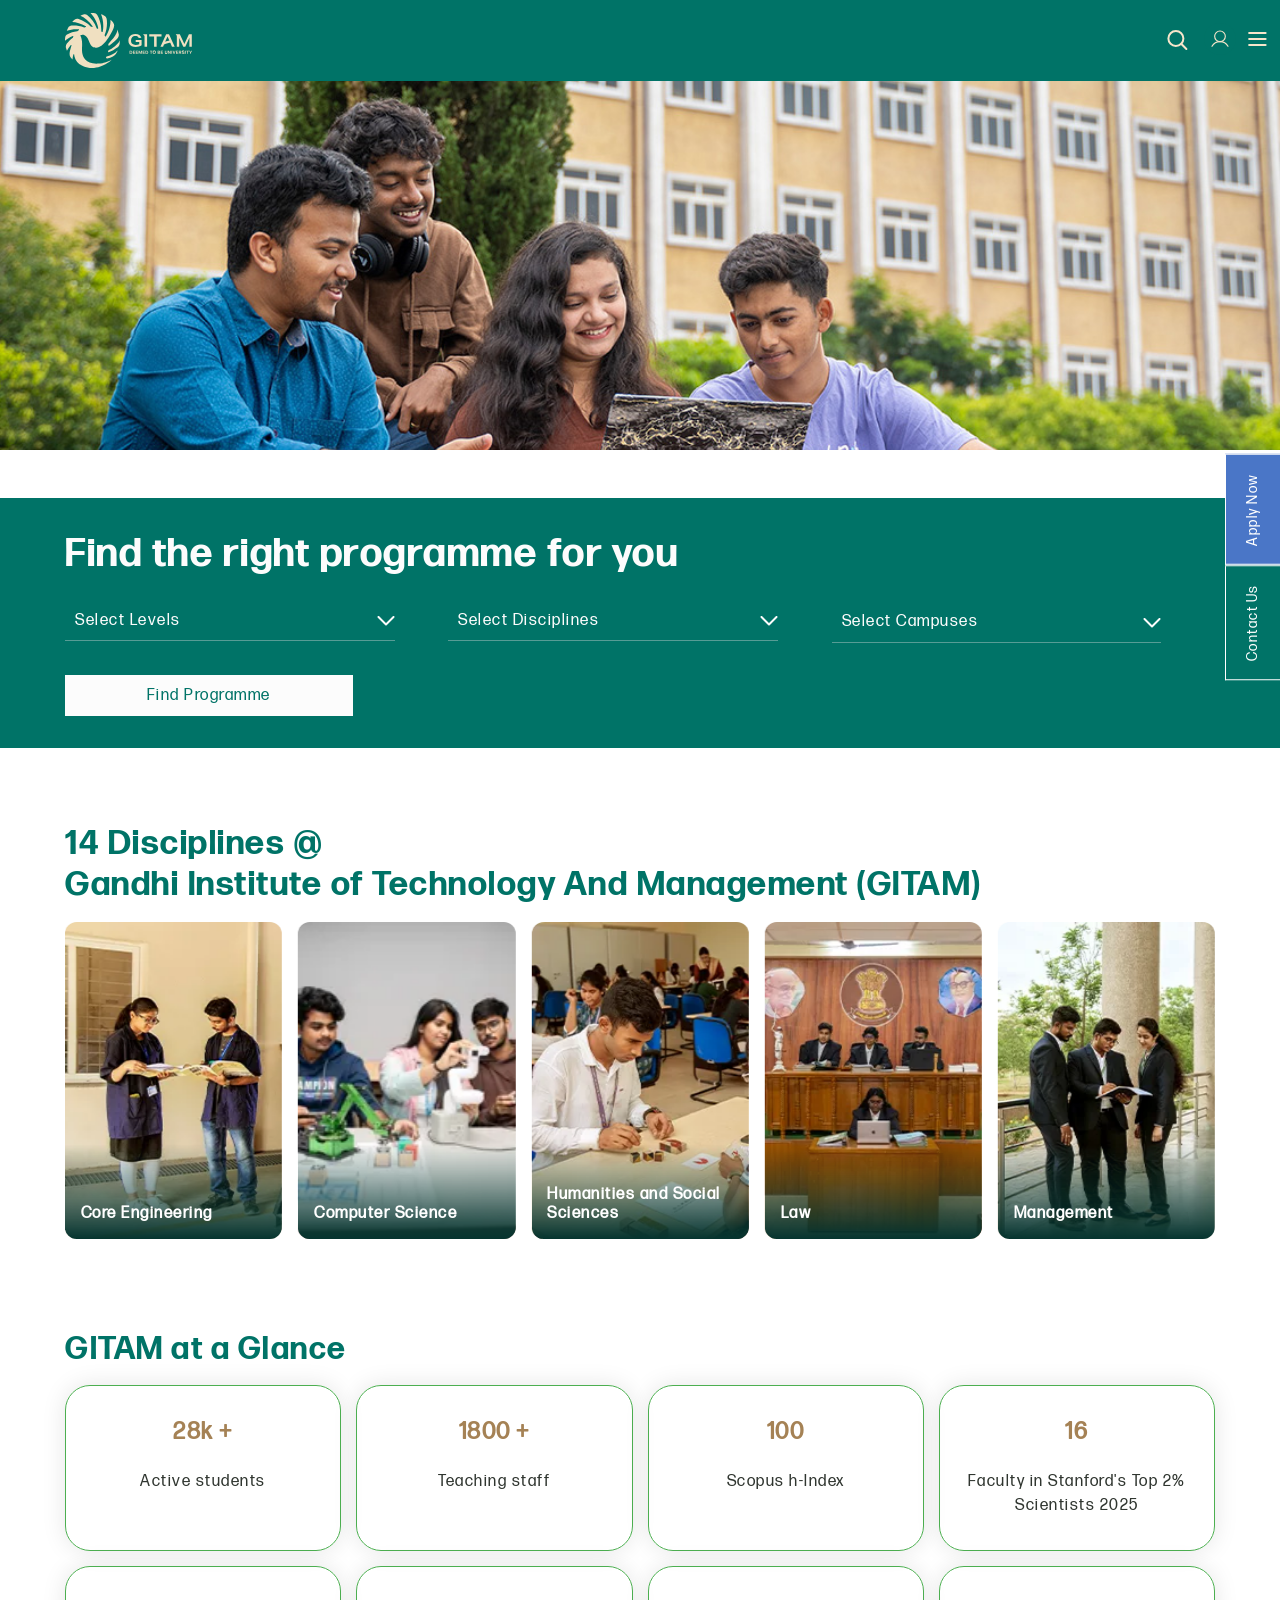
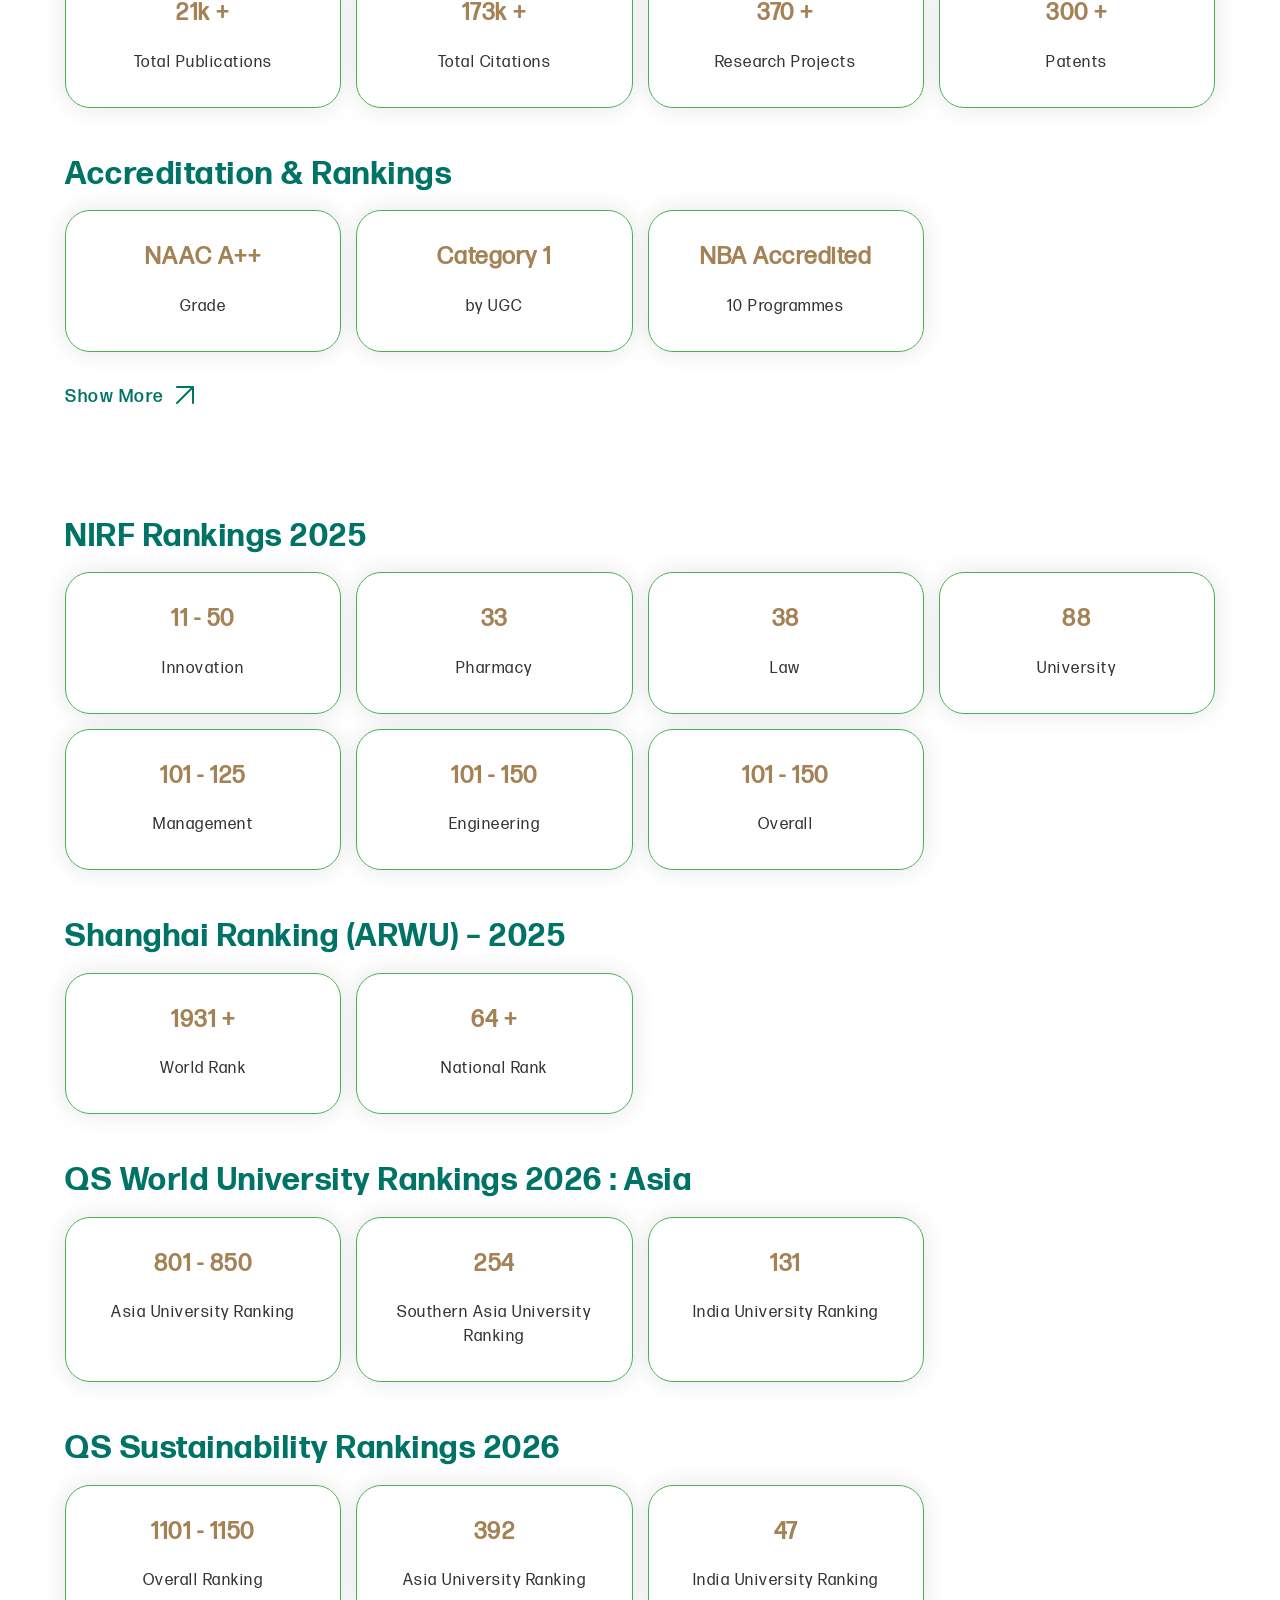
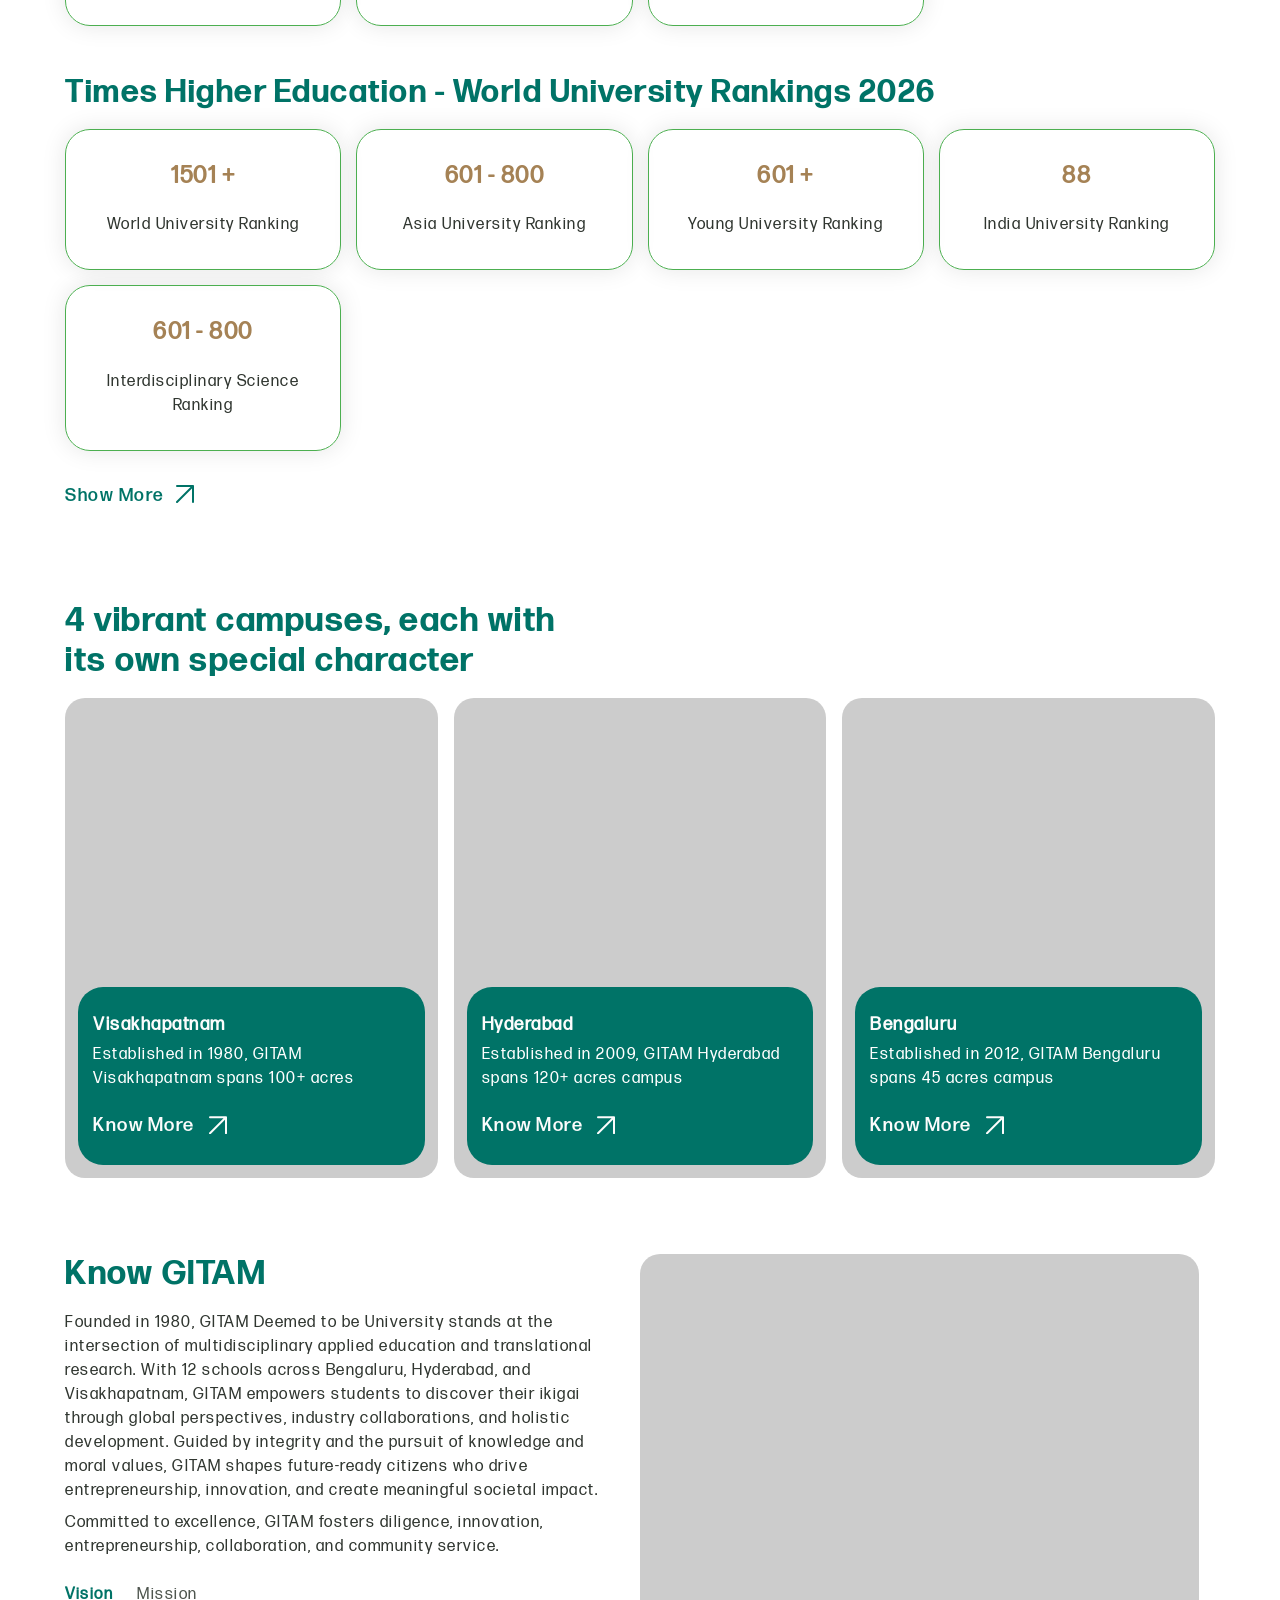
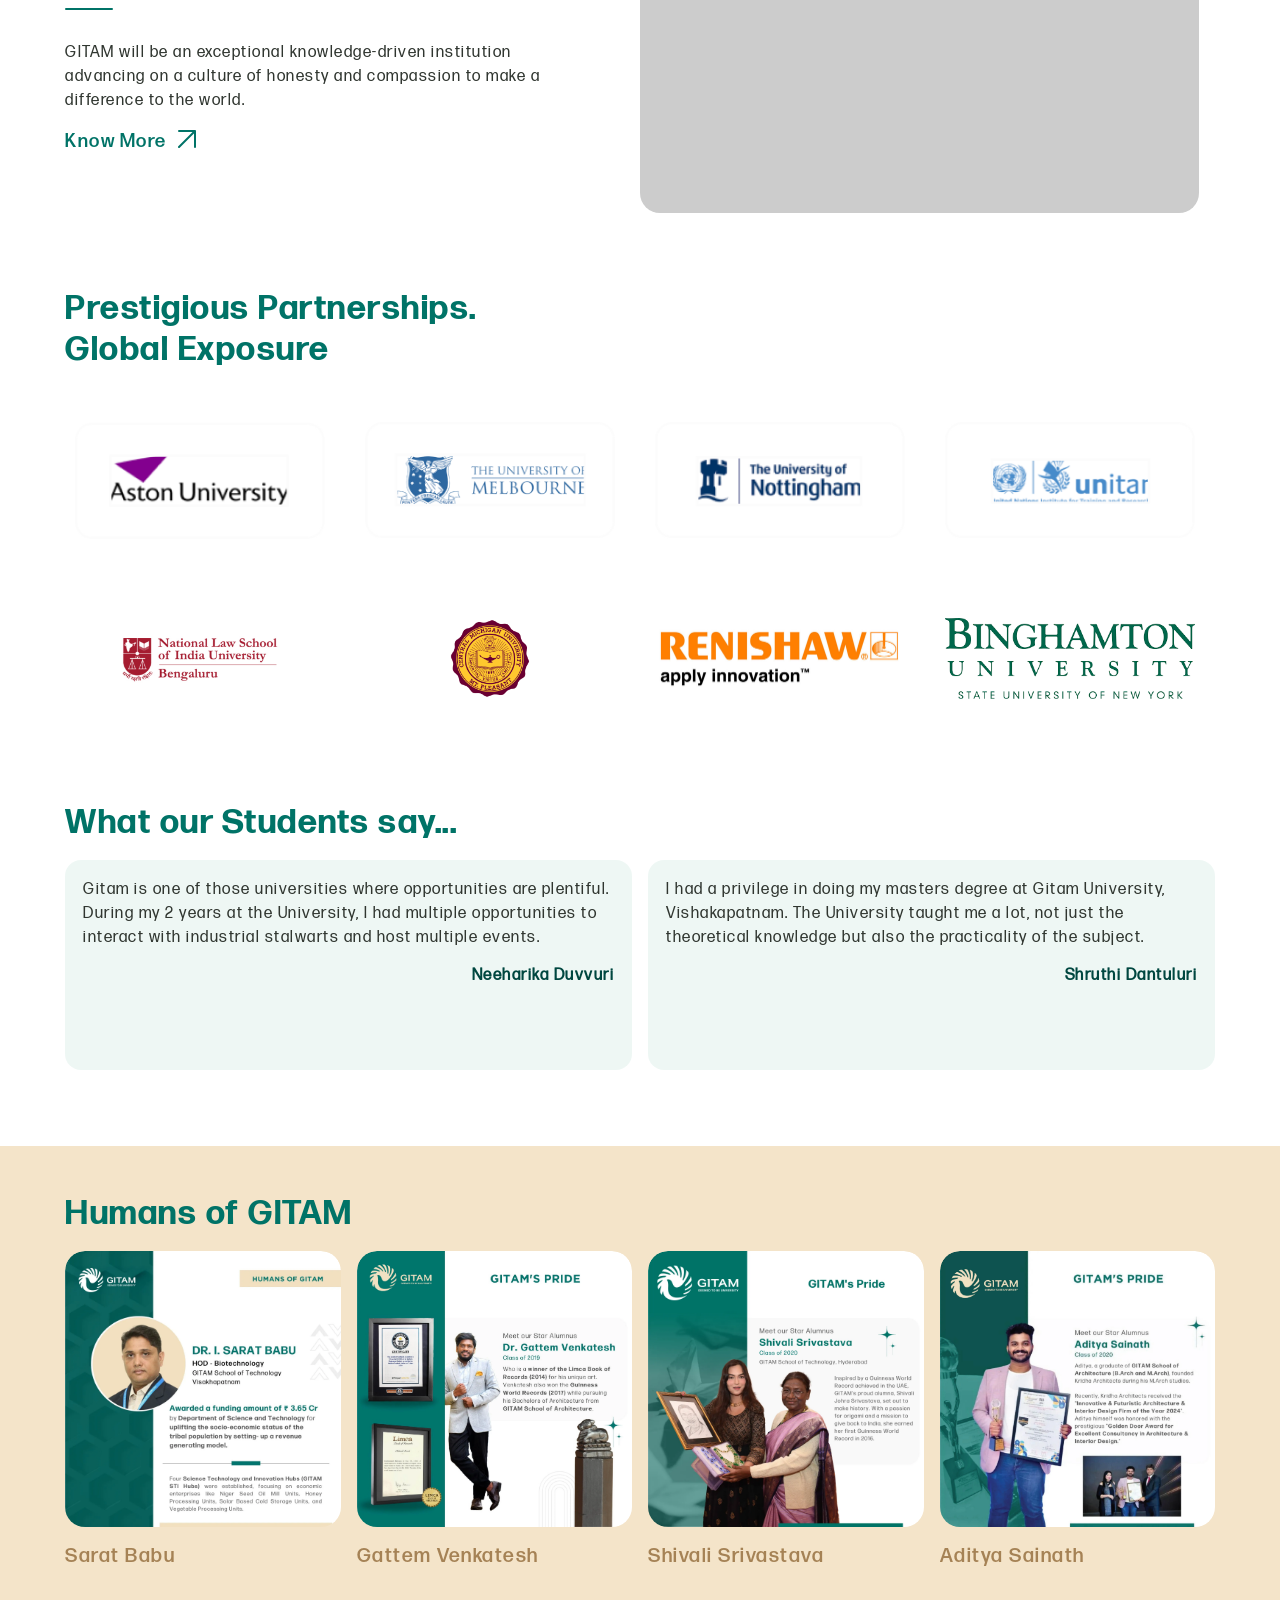
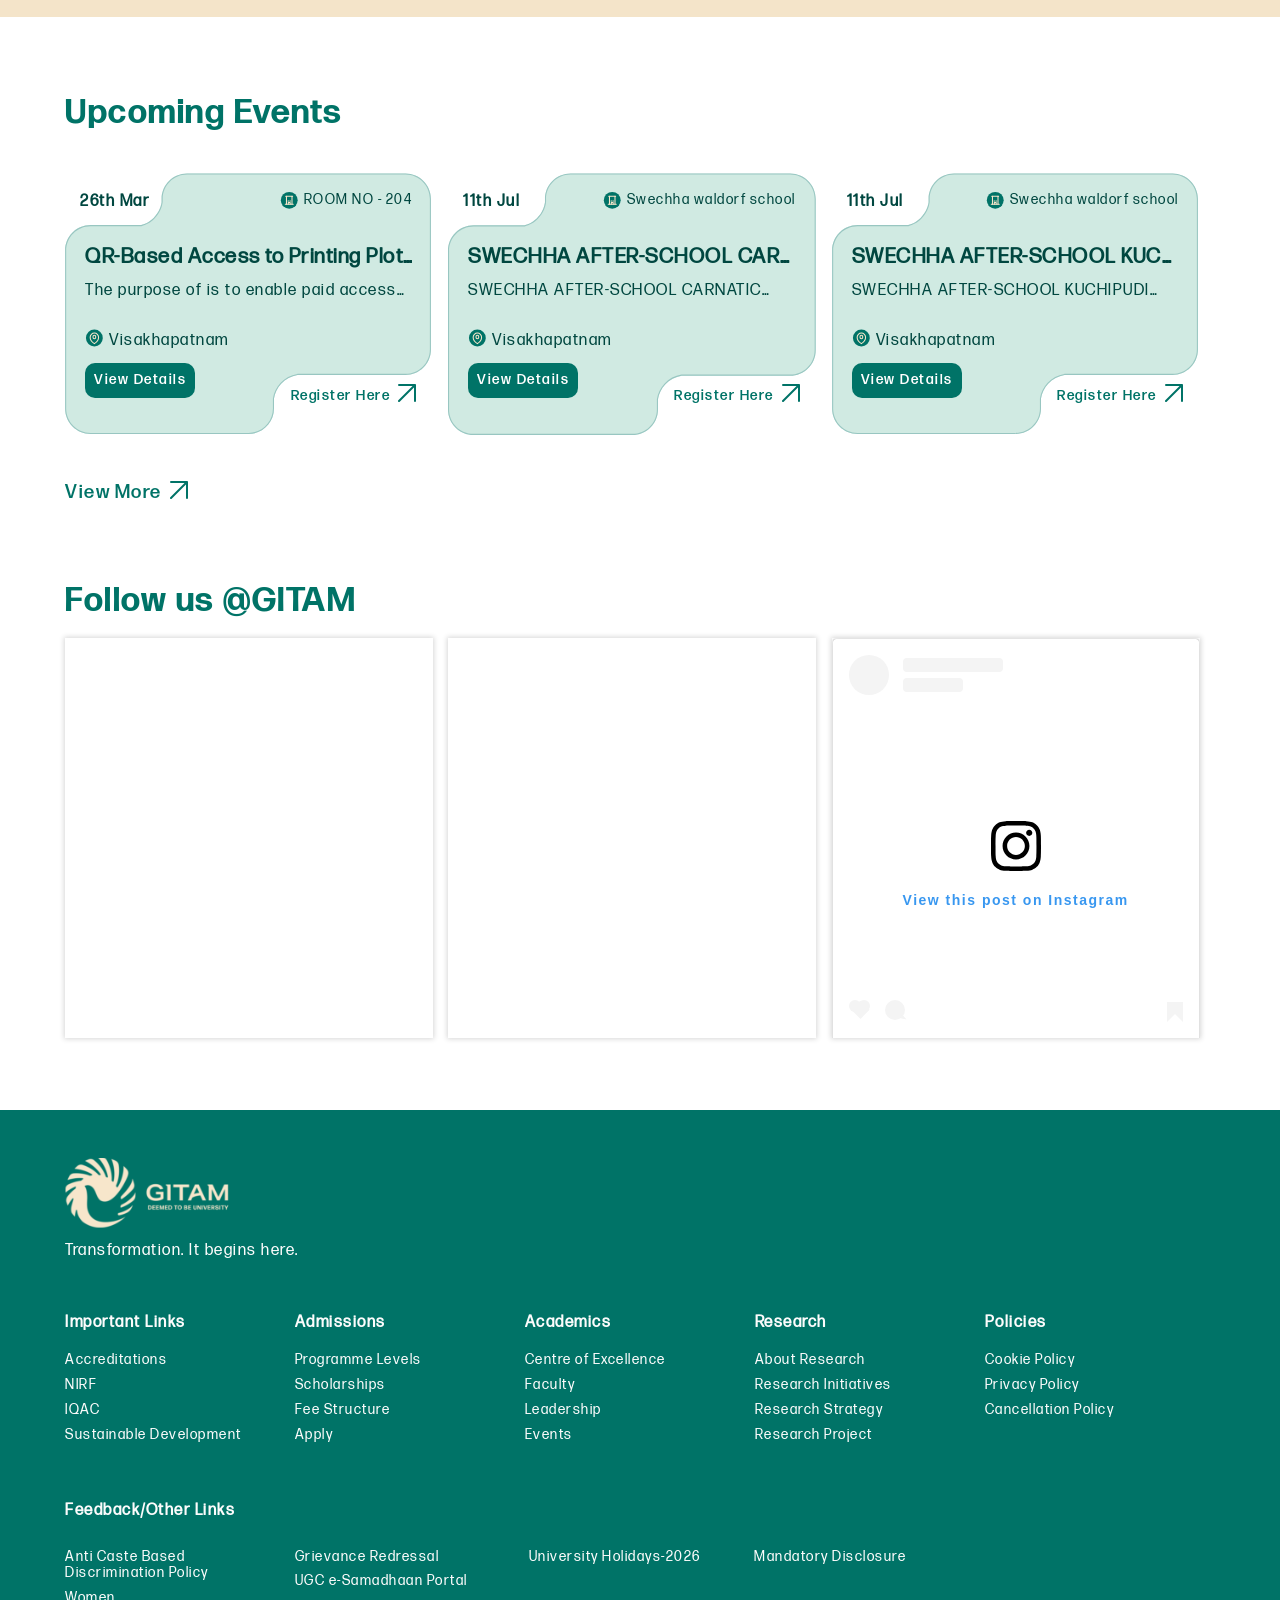
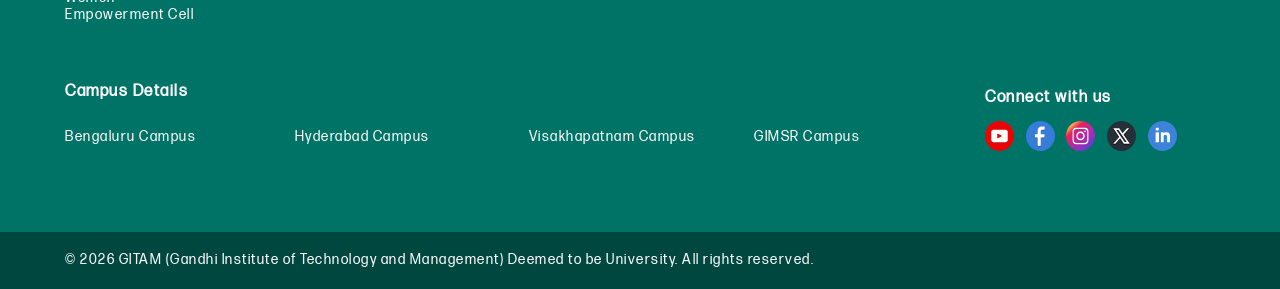
==== commit 61fb1079: "Fix blank page below the fold: load real jQuery themes/gitam/assets/js/jquery.min.js is a webpack bu" ====
--- a/index.html
+++ b/index.html
@@ -18,7 +18,7 @@
 <meta name="viewport" content="width=device-width, initial-scale=1.0" />
 <link rel="icon" href="themes/gitam/favicon.ico" type="image/vnd.microsoft.icon" />
 
-    <title>GITAM University — Static Clone (Student Project)</title>
+    <title>GITAM Deemed to be University | Multidisciplinary Education &amp; Research</title>
     <link rel="stylesheet" media="all" href="themes/gitam/assets/css/app_base.min.css" />
 <link rel="stylesheet" media="all" href="themes/gitam/assets/css/app.min.css" />
 <style>.lazybg { background-image: none !important }</style>
@@ -122,7 +122,7 @@
 
   
   <body class="version2 frontpage node--type-main-page">
-
+    
     
       <div class="dialog-off-canvas-main-canvas" data-off-canvas-main-canvas>
     
@@ -134,12 +134,12 @@
         <div class="navbar-info"> <span>Information For:</span>
             <ul class="navbar-list">
                                                     <li>
-                        <a href="#" >
+                        <a href="aspiring-students.html" >
                         <!--    -->
                         Aspiring Students</a>
                     </li>
                                     <li>
-                        <a href="#" >
+                        <a href="campus-life.html" >
                         <!--    -->
                         Campus Life</a>
                     </li>
@@ -149,7 +149,7 @@
                         Alumni</a>
                     </li>
                                     <li>
-                        <a href="#" >
+                        <a href="about-us.html" >
                         <!--    -->
                         Faculty</a>
                     </li>
@@ -159,7 +159,7 @@
                         Entrepreneurship</a>
                     </li>
                                     <li>
-                        <a href="#" >
+                        <a href="contact-us.html" >
                         <!--    -->
                         FAQs</a>
                     </li>
@@ -206,7 +206,7 @@
 <div class="header">
     <div class="container d-flex">
         <div class="header__logosection">
-            <a href="#"> <img class="wh-full responsive-img" src="themes/gitam/assets/images/gitam-logo.svg" width="161" height="69" alt="GITAM logo" title="Gitam"> </a>
+            <a href="index.html"> <img class="wh-full responsive-img" src="themes/gitam/assets/images/gitam-logo.svg" width="161" height="69" alt="GITAM logo" title="Gitam"> </a>
         </div>
         <div class="header__rightsection">
             <div class="clicksearch-form hide-desktop">
@@ -233,34 +233,34 @@
                                                                             </span>
                                     <ul class="submenu">
                                                                                     <li class="submenu-item ">
-                                                                                                    <a class="submenu-link" href="#" > About GITAM  </a>
+                                                                                                    <a class="submenu-link" href="about-us.html" > About GITAM  </a>
                                                                                                 </li>
                                                                                     <li class="submenu-item submenu-dropdown">
                                                                                                     <span class="submenu-link" data-toggle="innersubmenu"> <a class="submenu-link" href="javascript:;" > Campus Life  </a></span>
                                                     <ul class="innersubmenu">
                                                                                                                 <li class="innersubmenu-item">
-                                                            <a class="innersubmenu-link" href="#" >Bengaluru </a>
-
-                                                        </li>
-                                                                                                                <li class="innersubmenu-item">
-                                                            <a class="innersubmenu-link" href="#" >Visakhapatnam </a>
-
-                                                        </li>
-                                                                                                                <li class="innersubmenu-item">
-                                                            <a class="innersubmenu-link" href="#" >Hyderabad </a>
-
-                                                        </li>
-                                                                                                                <li class="innersubmenu-item">
-                                                            <a class="innersubmenu-link" href="#" >GIMSR </a>
+                                                            <a class="innersubmenu-link" href="campus-life.html" >Bengaluru </a>
+
+                                                        </li>
+                                                                                                                <li class="innersubmenu-item">
+                                                            <a class="innersubmenu-link" href="campus-life.html" >Visakhapatnam </a>
+
+                                                        </li>
+                                                                                                                <li class="innersubmenu-item">
+                                                            <a class="innersubmenu-link" href="campus-life.html" >Hyderabad </a>
+
+                                                        </li>
+                                                                                                                <li class="innersubmenu-item">
+                                                            <a class="innersubmenu-link" href="campus-life.html" >GIMSR </a>
 
                                                         </li>
                                                                                                             </ul>
                                                                                                 </li>
                                                                                     <li class="submenu-item ">
-                                                                                                    <a class="submenu-link" href="#" > Faculty  </a>
-                                                                                                </li>
-                                                                                    <li class="submenu-item ">
-                                                                                                    <a class="submenu-link" href="#" > Leadership  </a>
+                                                                                                    <a class="submenu-link" href="about-us.html" > Faculty  </a>
+                                                                                                </li>
+                                                                                    <li class="submenu-item ">
+                                                                                                    <a class="submenu-link" href="about-us.html" > Leadership  </a>
                                                                                                 </li>
                                                                                     <li class="submenu-item ">
                                                                                                     <a class="submenu-link" href="#"  target="_blank" > Women Empowerment Cell  </a>
@@ -276,13 +276,13 @@
                                                                                                     <a class="submenu-link" href="#"  target="_blank" > IQAC  </a>
                                                                                                 </li>
                                                                                     <li class="submenu-item ">
-                                                                                                    <a class="submenu-link" href="#" > Accreditation &amp; Ranking  </a>
+                                                                                                    <a class="submenu-link" href="about-us.html" > Accreditation &amp; Ranking  </a>
                                                                                                 </li>
                                                                                     <li class="submenu-item ">
                                                                                                     <a class="submenu-link" href="#"  target="_blank" > NIRF  </a>
                                                                                                 </li>
                                                                                     <li class="submenu-item ">
-                                                                                                    <a class="submenu-link" href="#" > Sustainable Development  </a>
+                                                                                                    <a class="submenu-link" href="about-us.html" > Sustainable Development  </a>
                                                                                                 </li>
                                                                                     <li class="submenu-item submenu-dropdown">
                                                                                                     <span class="submenu-link" data-toggle="innersubmenu"> <a class="submenu-link" href="javascript:;" > Policies  </a></span>
@@ -321,7 +321,7 @@
                                                                                                     <a class="submenu-link" href="#"  target="_blank" > Feedback  </a>
                                                                                                 </li>
                                                                                     <li class="submenu-item ">
-                                                                                                    <a class="submenu-link" href="#" > ITEP (NCTE)  </a>
+                                                                                                    <a class="submenu-link" href="academics.html" > ITEP (NCTE)  </a>
                                                                                                 </li>
                                                                             </ul>
                                 </li>
@@ -334,23 +334,23 @@
                                                                                                     <span class="submenu-link" data-toggle="innersubmenu"> <a class="submenu-link" href="javascript:;" > Bengaluru  </a></span>
                                                     <ul class="innersubmenu">
                                                                                                                 <li class="innersubmenu-item">
-                                                            <a class="innersubmenu-link" href="#" >Computer Science and Engineering </a>
-
-                                                        </li>
-                                                                                                                <li class="innersubmenu-item">
-                                                            <a class="innersubmenu-link" href="#" >Core Engineering </a>
-
-                                                        </li>
-                                                                                                                <li class="innersubmenu-item">
-                                                            <a class="innersubmenu-link" href="#" >Humanities and Social Sciences </a>
-
-                                                        </li>
-                                                                                                                <li class="innersubmenu-item">
-                                                            <a class="innersubmenu-link" href="#" >Management </a>
-
-                                                        </li>
-                                                                                                                <li class="innersubmenu-item">
-                                                            <a class="innersubmenu-link" href="#" >Science </a>
+                                                            <a class="innersubmenu-link" href="academics.html" >Computer Science and Engineering </a>
+
+                                                        </li>
+                                                                                                                <li class="innersubmenu-item">
+                                                            <a class="innersubmenu-link" href="academics.html" >Core Engineering </a>
+
+                                                        </li>
+                                                                                                                <li class="innersubmenu-item">
+                                                            <a class="innersubmenu-link" href="academics.html" >Humanities and Social Sciences </a>
+
+                                                        </li>
+                                                                                                                <li class="innersubmenu-item">
+                                                            <a class="innersubmenu-link" href="academics.html" >Management </a>
+
+                                                        </li>
+                                                                                                                <li class="innersubmenu-item">
+                                                            <a class="innersubmenu-link" href="academics.html" >Science </a>
 
                                                         </li>
                                                                                                             </ul>
@@ -359,31 +359,31 @@
                                                                                                     <span class="submenu-link" data-toggle="innersubmenu"> <a class="submenu-link" href="javascript:;" > Hyderabad  </a></span>
                                                     <ul class="innersubmenu">
                                                                                                                 <li class="innersubmenu-item">
-                                                            <a class="innersubmenu-link" href="#" >Architecture </a>
-
-                                                        </li>
-                                                                                                                <li class="innersubmenu-item">
-                                                            <a class="innersubmenu-link" href="#" >Computer Science and Engineering </a>
-
-                                                        </li>
-                                                                                                                <li class="innersubmenu-item">
-                                                            <a class="innersubmenu-link" href="#" >Core Engineering </a>
-
-                                                        </li>
-                                                                                                                <li class="innersubmenu-item">
-                                                            <a class="innersubmenu-link" href="#" >Education </a>
-
-                                                        </li>
-                                                                                                                <li class="innersubmenu-item">
-                                                            <a class="innersubmenu-link" href="#" >Humanities and Social Sciences </a>
-
-                                                        </li>
-                                                                                                                <li class="innersubmenu-item">
-                                                            <a class="innersubmenu-link" href="#" >Management </a>
-
-                                                        </li>
-                                                                                                                <li class="innersubmenu-item">
-                                                            <a class="innersubmenu-link" href="#" >Pharmacy </a>
+                                                            <a class="innersubmenu-link" href="academics.html" >Architecture </a>
+
+                                                        </li>
+                                                                                                                <li class="innersubmenu-item">
+                                                            <a class="innersubmenu-link" href="academics.html" >Computer Science and Engineering </a>
+
+                                                        </li>
+                                                                                                                <li class="innersubmenu-item">
+                                                            <a class="innersubmenu-link" href="academics.html" >Core Engineering </a>
+
+                                                        </li>
+                                                                                                                <li class="innersubmenu-item">
+                                                            <a class="innersubmenu-link" href="academics.html" >Education </a>
+
+                                                        </li>
+                                                                                                                <li class="innersubmenu-item">
+                                                            <a class="innersubmenu-link" href="academics.html" >Humanities and Social Sciences </a>
+
+                                                        </li>
+                                                                                                                <li class="innersubmenu-item">
+                                                            <a class="innersubmenu-link" href="academics.html" >Management </a>
+
+                                                        </li>
+                                                                                                                <li class="innersubmenu-item">
+                                                            <a class="innersubmenu-link" href="academics.html" >Pharmacy </a>
 
                                                         </li>
                                                                                                                 <li class="innersubmenu-item">
@@ -391,7 +391,7 @@
 
                                                         </li>
                                                                                                                 <li class="innersubmenu-item">
-                                                            <a class="innersubmenu-link" href="#" >Science </a>
+                                                            <a class="innersubmenu-link" href="academics.html" >Science </a>
 
                                                         </li>
                                                                                                             </ul>
@@ -400,56 +400,56 @@
                                                                                                     <span class="submenu-link" data-toggle="innersubmenu"> <a class="submenu-link" href="javascript:;" > Visakhapatnam  </a></span>
                                                     <ul class="innersubmenu">
                                                                                                                 <li class="innersubmenu-item">
-                                                            <a class="innersubmenu-link" href="#" >Architecture </a>
-
-                                                        </li>
-                                                                                                                <li class="innersubmenu-item">
-                                                            <a class="innersubmenu-link" href="#" >Computer Science and Engineering </a>
-
-                                                        </li>
-                                                                                                                <li class="innersubmenu-item">
-                                                            <a class="innersubmenu-link" href="#" >Core Engineering </a>
-
-                                                        </li>
-                                                                                                                <li class="innersubmenu-item">
-                                                            <a class="innersubmenu-link" href="#" >Humanities and Social Sciences </a>
-
-                                                        </li>
-                                                                                                                <li class="innersubmenu-item">
-                                                            <a class="innersubmenu-link" href="#" >Law </a>
-
-                                                        </li>
-                                                                                                                <li class="innersubmenu-item">
-                                                            <a class="innersubmenu-link" href="#" >Management </a>
-
-                                                        </li>
-                                                                                                                <li class="innersubmenu-item">
-                                                            <a class="innersubmenu-link" href="#" >Pharmacy </a>
-
-                                                        </li>
-                                                                                                                <li class="innersubmenu-item">
-                                                            <a class="innersubmenu-link" href="#" >Science </a>
+                                                            <a class="innersubmenu-link" href="academics.html" >Architecture </a>
+
+                                                        </li>
+                                                                                                                <li class="innersubmenu-item">
+                                                            <a class="innersubmenu-link" href="academics.html" >Computer Science and Engineering </a>
+
+                                                        </li>
+                                                                                                                <li class="innersubmenu-item">
+                                                            <a class="innersubmenu-link" href="academics.html" >Core Engineering </a>
+
+                                                        </li>
+                                                                                                                <li class="innersubmenu-item">
+                                                            <a class="innersubmenu-link" href="academics.html" >Humanities and Social Sciences </a>
+
+                                                        </li>
+                                                                                                                <li class="innersubmenu-item">
+                                                            <a class="innersubmenu-link" href="academics.html" >Law </a>
+
+                                                        </li>
+                                                                                                                <li class="innersubmenu-item">
+                                                            <a class="innersubmenu-link" href="academics.html" >Management </a>
+
+                                                        </li>
+                                                                                                                <li class="innersubmenu-item">
+                                                            <a class="innersubmenu-link" href="academics.html" >Pharmacy </a>
+
+                                                        </li>
+                                                                                                                <li class="innersubmenu-item">
+                                                            <a class="innersubmenu-link" href="academics.html" >Science </a>
 
                                                         </li>
                                                                                                             </ul>
                                                                                                 </li>
                                                                                     <li class="submenu-item submenu-dropdown">
-                                                                                                    <span class="submenu-link" data-toggle="innersubmenu"> <a class="submenu-link" href="#" > GIMSR  </a></span>
+                                                                                                    <span class="submenu-link" data-toggle="innersubmenu"> <a class="submenu-link" href="academics.html" > GIMSR  </a></span>
                                                     <ul class="innersubmenu">
                                                                                                                 <li class="innersubmenu-item">
-                                                            <a class="innersubmenu-link" href="#" >Medicine </a>
-
-                                                        </li>
-                                                                                                                <li class="innersubmenu-item">
-                                                            <a class="innersubmenu-link" href="#" >Nursing </a>
-
-                                                        </li>
-                                                                                                                <li class="innersubmenu-item">
-                                                            <a class="innersubmenu-link" href="#" >Allied and Healthcare Professions </a>
-
-                                                        </li>
-                                                                                                                <li class="innersubmenu-item">
-                                                            <a class="innersubmenu-link" href="#" >Physiotherapy </a>
+                                                            <a class="innersubmenu-link" href="academics.html" >Medicine </a>
+
+                                                        </li>
+                                                                                                                <li class="innersubmenu-item">
+                                                            <a class="innersubmenu-link" href="academics.html" >Nursing </a>
+
+                                                        </li>
+                                                                                                                <li class="innersubmenu-item">
+                                                            <a class="innersubmenu-link" href="academics.html" >Allied and Healthcare Professions </a>
+
+                                                        </li>
+                                                                                                                <li class="innersubmenu-item">
+                                                            <a class="innersubmenu-link" href="academics.html" >Physiotherapy </a>
 
                                                         </li>
                                                                                                             </ul>
@@ -462,7 +462,7 @@
 
                                                         </li>
                                                                                                                 <li class="innersubmenu-item">
-                                                            <a class="innersubmenu-link" href="#" >Applications &amp; Fee Structure </a>
+                                                            <a class="innersubmenu-link" href="academics.html" >Applications &amp; Fee Structure </a>
 
                                                         </li>
                                                                                                                 <li class="innersubmenu-item">
@@ -474,7 +474,7 @@
 
                                                         </li>
                                                                                                                 <li class="innersubmenu-item">
-                                                            <a class="innersubmenu-link" href="#" >Annual Reports </a>
+                                                            <a class="innersubmenu-link" href="academics.html" >Annual Reports </a>
 
                                                         </li>
                                                                                                                 <li class="innersubmenu-item">
@@ -482,15 +482,15 @@
 
                                                         </li>
                                                                                                                 <li class="innersubmenu-item">
-                                                            <a class="innersubmenu-link" href="#" >Evaluation Contact </a>
-
-                                                        </li>
-                                                                                                                <li class="innersubmenu-item">
-                                                            <a class="innersubmenu-link" href="#" >Redressal of Grievances </a>
-
-                                                        </li>
-                                                                                                                <li class="innersubmenu-item">
-                                                            <a class="innersubmenu-link" href="#" >Evaluation Norms </a>
+                                                            <a class="innersubmenu-link" href="academics.html" >Evaluation Contact </a>
+
+                                                        </li>
+                                                                                                                <li class="innersubmenu-item">
+                                                            <a class="innersubmenu-link" href="academics.html" >Redressal of Grievances </a>
+
+                                                        </li>
+                                                                                                                <li class="innersubmenu-item">
+                                                            <a class="innersubmenu-link" href="academics.html" >Evaluation Norms </a>
 
                                                         </li>
                                                                                                                 <li class="innersubmenu-item">
@@ -506,15 +506,15 @@
 
                                                         </li>
                                                                                                                 <li class="innersubmenu-item">
-                                                            <a class="innersubmenu-link" href="#" >Instructions To Apply For Examination And Certificates </a>
-
-                                                        </li>
-                                                                                                                <li class="innersubmenu-item">
-                                                            <a class="innersubmenu-link" href="#" >National Academic Depository(NAD) &amp; Academic Bank of Credits(ABC) </a>
-
-                                                        </li>
-                                                                                                                <li class="innersubmenu-item">
-                                                            <a class="innersubmenu-link" href="#" >Recent Updates in Regulations </a>
+                                                            <a class="innersubmenu-link" href="academics.html" >Instructions To Apply For Examination And Certificates </a>
+
+                                                        </li>
+                                                                                                                <li class="innersubmenu-item">
+                                                            <a class="innersubmenu-link" href="academics.html" >National Academic Depository(NAD) &amp; Academic Bank of Credits(ABC) </a>
+
+                                                        </li>
+                                                                                                                <li class="innersubmenu-item">
+                                                            <a class="innersubmenu-link" href="academics.html" >Recent Updates in Regulations </a>
 
                                                         </li>
                                                                                                                 <li class="innersubmenu-item">
@@ -524,31 +524,31 @@
                                                                                                             </ul>
                                                                                                 </li>
                                                                                     <li class="submenu-item ">
-                                                                                                    <a class="submenu-link" href="#" > Liberal Education  </a>
-                                                                                                </li>
-                                                                                    <li class="submenu-item ">
-                                                                                                    <a class="submenu-link" href="#" > Performing Arts  </a>
-                                                                                                </li>
-                                                                                    <li class="submenu-item ">
-                                                                                                    <a class="submenu-link" href="#" > Blended Learning  </a>
-                                                                                                </li>
-                                                                                    <li class="submenu-item ">
-                                                                                                    <a class="submenu-link" href="#" > Curriculum and Syllabus  </a>
+                                                                                                    <a class="submenu-link" href="academics.html" > Liberal Education  </a>
+                                                                                                </li>
+                                                                                    <li class="submenu-item ">
+                                                                                                    <a class="submenu-link" href="academics.html" > Performing Arts  </a>
+                                                                                                </li>
+                                                                                    <li class="submenu-item ">
+                                                                                                    <a class="submenu-link" href="academics.html" > Blended Learning  </a>
+                                                                                                </li>
+                                                                                    <li class="submenu-item ">
+                                                                                                    <a class="submenu-link" href="academics.html" > Curriculum and Syllabus  </a>
                                                                                                 </li>
                                                                                     <li class="submenu-item ">
                                                                                                     <a class="submenu-link" href="#"  target="_blank" > Library  </a>
                                                                                                 </li>
                                                                                     <li class="submenu-item ">
-                                                                                                    <a class="submenu-link" href="#" > Young Entrepreneurs Programme  </a>
-                                                                                                </li>
-                                                                                    <li class="submenu-item ">
-                                                                                                    <a class="submenu-link" href="#"  target="_blank" > Academic Calendar  </a>
-                                                                                                </li>
-                                                                                    <li class="submenu-item ">
-                                                                                                    <a class="submenu-link" href="#"  target="_blank" > Academic Policies  </a>
-                                                                                                </li>
-                                                                                    <li class="submenu-item ">
-                                                                                                    <a class="submenu-link" href="#"  target="_blank" > Academic Regulations  </a>
+                                                                                                    <a class="submenu-link" href="academics.html" > Young Entrepreneurs Programme  </a>
+                                                                                                </li>
+                                                                                    <li class="submenu-item ">
+                                                                                                    <a class="submenu-link" href="academics.html"  target="_blank" > Academic Calendar  </a>
+                                                                                                </li>
+                                                                                    <li class="submenu-item ">
+                                                                                                    <a class="submenu-link" href="academics.html"  target="_blank" > Academic Policies  </a>
+                                                                                                </li>
+                                                                                    <li class="submenu-item ">
+                                                                                                    <a class="submenu-link" href="academics.html"  target="_blank" > Academic Regulations  </a>
                                                                                                 </li>
                                                                             </ul>
                                 </li>
@@ -558,13 +558,13 @@
                                                                             </span>
                                     <ul class="submenu">
                                                                                     <li class="submenu-item ">
-                                                                                                    <a class="submenu-link" href="#" > About  </a>
-                                                                                                </li>
-                                                                                    <li class="submenu-item ">
-                                                                                                    <a class="submenu-link" href="#" > Strategy  </a>
+                                                                                                    <a class="submenu-link" href="research.html" > About  </a>
+                                                                                                </li>
+                                                                                    <li class="submenu-item ">
+                                                                                                    <a class="submenu-link" href="research.html" > Strategy  </a>
                                                                                                 </li>
                                                                                     <li class="submenu-item submenu-dropdown">
-                                                                                                    <span class="submenu-link" data-toggle="innersubmenu"> <a class="submenu-link" href="#" > Research Initiatives  </a></span>
+                                                                                                    <span class="submenu-link" data-toggle="innersubmenu"> <a class="submenu-link" href="research.html" > Research Initiatives  </a></span>
                                                     <ul class="innersubmenu">
                                                                                                                 <li class="innersubmenu-item">
                                                             <a class="innersubmenu-link" href="#"  target="_blank" >Research &amp; Mentoring Program </a>
@@ -573,22 +573,22 @@
                                                                                                             </ul>
                                                                                                 </li>
                                                                                     <li class="submenu-item ">
-                                                                                                    <a class="submenu-link" href="#" > Research Policies  </a>
-                                                                                                </li>
-                                                                                    <li class="submenu-item ">
-                                                                                                    <a class="submenu-link" href="#" > Centers of Excellence  </a>
-                                                                                                </li>
-                                                                                    <li class="submenu-item ">
-                                                                                                    <a class="submenu-link" href="#" > DBT Funded Projects  </a>
-                                                                                                </li>
-                                                                                    <li class="submenu-item ">
-                                                                                                    <a class="submenu-link" href="#" > Patents  </a>
-                                                                                                </li>
-                                                                                    <li class="submenu-item ">
-                                                                                                    <a class="submenu-link" href="#" > Publications  </a>
-                                                                                                </li>
-                                                                                    <li class="submenu-item ">
-                                                                                                    <a class="submenu-link" href="#" > MURTI  </a>
+                                                                                                    <a class="submenu-link" href="research.html" > Research Policies  </a>
+                                                                                                </li>
+                                                                                    <li class="submenu-item ">
+                                                                                                    <a class="submenu-link" href="research.html" > Centers of Excellence  </a>
+                                                                                                </li>
+                                                                                    <li class="submenu-item ">
+                                                                                                    <a class="submenu-link" href="research.html" > DBT Funded Projects  </a>
+                                                                                                </li>
+                                                                                    <li class="submenu-item ">
+                                                                                                    <a class="submenu-link" href="research.html" > Patents  </a>
+                                                                                                </li>
+                                                                                    <li class="submenu-item ">
+                                                                                                    <a class="submenu-link" href="research.html" > Publications  </a>
+                                                                                                </li>
+                                                                                    <li class="submenu-item ">
+                                                                                                    <a class="submenu-link" href="research.html" > MURTI  </a>
                                                                                                 </li>
                                                                                     <li class="submenu-item ">
                                                                                                     <a class="submenu-link" href="#"  target="_blank" > I-STEM Equipment  </a>
@@ -597,7 +597,7 @@
                                                                                                     <a class="submenu-link" href="#"  target="_blank" > G-TEC  </a>
                                                                                                 </li>
                                                                                     <li class="submenu-item ">
-                                                                                                    <a class="submenu-link" href="#" > Ph.D. Programmes  </a>
+                                                                                                    <a class="submenu-link" href="research.html" > Ph.D. Programmes  </a>
                                                                                                 </li>
                                                                             </ul>
                                 </li>
@@ -607,13 +607,13 @@
                                                                             </span>
                                     <ul class="submenu">
                                                                                     <li class="submenu-item ">
-                                                                                                    <a class="submenu-link" href="#" > Scholarships  </a>
-                                                                                                </li>
-                                                                                    <li class="submenu-item ">
-                                                                                                    <a class="submenu-link" href="#" > Fee Structure  </a>
-                                                                                                </li>
-                                                                                    <li class="submenu-item ">
-                                                                                                    <a class="submenu-link" href="#" > Education Loan  </a>
+                                                                                                    <a class="submenu-link" href="fee-scholarships.html" > Scholarships  </a>
+                                                                                                </li>
+                                                                                    <li class="submenu-item ">
+                                                                                                    <a class="submenu-link" href="fee-scholarships.html" > Fee Structure  </a>
+                                                                                                </li>
+                                                                                    <li class="submenu-item ">
+                                                                                                    <a class="submenu-link" href="fee-scholarships.html" > Education Loan  </a>
                                                                                                 </li>
                                                                                     <li class="submenu-item ">
                                                                                                     <a class="submenu-link" href="#"  target="_blank" > Pay Fee  </a>
@@ -626,7 +626,7 @@
                                                                             </span>
                                     <ul class="submenu">
                                                                                     <li class="submenu-item ">
-                                                                                                    <a class="submenu-link" href="#" > GITAM Career Guidance Centre (GCGC)  </a>
+                                                                                                    <a class="submenu-link" href="career-guidance.html" > GITAM Career Guidance Centre (GCGC)  </a>
                                                                                                 </li>
                                                                             </ul>
                                 </li>
@@ -636,21 +636,21 @@
                                                                             </span>
                                     <ul class="submenu">
                                                                                     <li class="submenu-item ">
-                                                                                                    <a class="submenu-link" href="#" > Events  </a>
-                                                                                                </li>
-                                                                                    <li class="submenu-item ">
-                                                                                                    <a class="submenu-link" href="#" > Changemakers  </a>
+                                                                                                    <a class="submenu-link" href="campus-life.html" > Events  </a>
+                                                                                                </li>
+                                                                                    <li class="submenu-item ">
+                                                                                                    <a class="submenu-link" href="campus-life.html" > Changemakers  </a>
                                                                                                 </li>
                                                                             </ul>
                                 </li>
                                                                         </ul>
                     <ul class="navbar-list visibilityshowhide">
                                                                             <li>
-                                <a href="#" >
+                                <a href="aspiring-students.html" >
                                 Aspiring Students</a>
                             </li>
                                                     <li>
-                                <a href="#" >
+                                <a href="campus-life.html" >
                                 Campus Life</a>
                             </li>
                                                     <li>
@@ -658,7 +658,7 @@
                                 Alumni</a>
                             </li>
                                                     <li>
-                                <a href="#" >
+                                <a href="about-us.html" >
                                 Faculty</a>
                             </li>
                                                     <li>
@@ -666,7 +666,7 @@
                                 Entrepreneurship</a>
                             </li>
                                                     <li>
-                                <a href="#" >
+                                <a href="contact-us.html" >
                                 FAQs</a>
                             </li>
                                                     <li>
@@ -753,7 +753,7 @@
     <div class="container">
         <h2>Find the right programme for you</h2>
         <div class="course-finder-ajax-inner">
-        <form onsubmit="return false;" id="new-course-finder" accept-charset="UTF-8">
+        <form onsubmit="return false;"    id="new-course-finder" accept-charset="UTF-8">
 
             
 
@@ -828,7 +828,7 @@
                                                                                                                                                                                                                                                                                                                                                                                                                                                                                                                                                                                                                                                                                                                                                                                                                                                         
                         <div class="multi-slider__slide swiper-slide">
                             <div class="course-card">
-                                                                <a href="#">
+                                                                <a href="academics.html">
                                     <img loading="lazy" src="sites/default/files/styles/webp/public/card_images/Architecture.png.webp" width="178" height="260" class="course-card__image responsive-img" alt="Architecture">
                                     <div class="bg-overlay"></div>
                                     <div class="course-card__content">
@@ -841,7 +841,7 @@
                                                                                                                                                                                             
                         <div class="multi-slider__slide swiper-slide">
                             <div class="course-card">
-                                                                <a href="#">
+                                                                <a href="academics.html">
                                     <img loading="lazy" src="sites/default/files/styles/webp/public/card_images/Engineering.png.webp" width="178" height="260" class="course-card__image responsive-img" alt="Core Engineering">
                                     <div class="bg-overlay"></div>
                                     <div class="course-card__content">
@@ -854,7 +854,7 @@
                                                                                                                                                                                             
                         <div class="multi-slider__slide swiper-slide">
                             <div class="course-card">
-                                                                <a href="#">
+                                                                <a href="academics.html">
                                     <img loading="lazy" src="sites/default/files/styles/webp/public/card_images/GST_0.jpg.webp" width="178" height="260" class="course-card__image responsive-img" alt="Computer Science">
                                     <div class="bg-overlay"></div>
                                     <div class="course-card__content">
@@ -867,7 +867,7 @@
                                                                                                                                                                                             
                         <div class="multi-slider__slide swiper-slide">
                             <div class="course-card">
-                                                                <a href="#">
+                                                                <a href="academics.html">
                                     <img loading="lazy" src="sites/default/files/styles/webp/public/card_images/Humanities.png.webp" width="178" height="260" class="course-card__image responsive-img" alt="Humanities and Social Sciences">
                                     <div class="bg-overlay"></div>
                                     <div class="course-card__content">
@@ -880,7 +880,7 @@
                                                                                                                                                                                             
                         <div class="multi-slider__slide swiper-slide">
                             <div class="course-card">
-                                                                <a href="#">
+                                                                <a href="academics.html">
                                     <img loading="lazy" src="sites/default/files/styles/webp/public/card_images/Law.png.webp" width="178" height="260" class="course-card__image responsive-img" alt="Law">
                                     <div class="bg-overlay"></div>
                                     <div class="course-card__content">
@@ -893,7 +893,7 @@
                                                                                                                                                                                             
                         <div class="multi-slider__slide swiper-slide">
                             <div class="course-card">
-                                                                <a href="#">
+                                                                <a href="academics.html">
                                     <img loading="lazy" src="sites/default/files/styles/webp/public/card_images/Management.png.webp" width="178" height="260" class="course-card__image responsive-img" alt="Management">
                                     <div class="bg-overlay"></div>
                                     <div class="course-card__content">
@@ -906,7 +906,7 @@
                                                                                                                                                                                             
                         <div class="multi-slider__slide swiper-slide">
                             <div class="course-card">
-                                                                <a href="#">
+                                                                <a href="academics.html">
                                     <img loading="lazy" src="sites/default/files/styles/webp/public/card_images/Science.png.webp" width="178" height="260" class="course-card__image responsive-img" alt="Science">
                                     <div class="bg-overlay"></div>
                                     <div class="course-card__content">
@@ -919,7 +919,7 @@
                                                                                                                                                                                             
                         <div class="multi-slider__slide swiper-slide">
                             <div class="course-card">
-                                                                <a href="#">
+                                                                <a href="academics.html">
                                     <img loading="lazy" src="sites/default/files/styles/webp/public/card_images/Pharmacy.png.webp" width="178" height="260" class="course-card__image responsive-img" alt="Pharmacy">
                                     <div class="bg-overlay"></div>
                                     <div class="course-card__content">
@@ -932,7 +932,7 @@
                                                                                                                                                                                             
                         <div class="multi-slider__slide swiper-slide">
                             <div class="course-card">
-                                                                <a href="#">
+                                                                <a href="academics.html">
                                     <img loading="lazy" src="sites/default/files/styles/webp/public/card_images/Medicine_1.png.webp" width="178" height="260" class="course-card__image responsive-img" alt="Medicine">
                                     <div class="bg-overlay"></div>
                                     <div class="course-card__content">
@@ -945,7 +945,7 @@
                                                                                                                                                                                             
                         <div class="multi-slider__slide swiper-slide">
                             <div class="course-card">
-                                                                <a href="#">
+                                                                <a href="academics.html">
                                     <img loading="lazy" src="sites/default/files/styles/webp/public/card_images/Nursing.png.webp" width="178" height="260" class="course-card__image responsive-img" alt="Nursing">
                                     <div class="bg-overlay"></div>
                                     <div class="course-card__content">
@@ -958,7 +958,7 @@
                                                                                                                                                                                             
                         <div class="multi-slider__slide swiper-slide">
                             <div class="course-card">
-                                                                <a href="#">
+                                                                <a href="academics.html">
                                     <img loading="lazy" src="sites/default/files/styles/webp/public/card_images/Paramedical.png.webp" width="178" height="260" class="course-card__image responsive-img" alt="Allied and Healthcare">
                                     <div class="bg-overlay"></div>
                                     <div class="course-card__content">
@@ -971,7 +971,7 @@
                                                                                                                                                                                             
                         <div class="multi-slider__slide swiper-slide">
                             <div class="course-card">
-                                                                <a href="#">
+                                                                <a href="academics.html">
                                     <img loading="lazy" src="sites/default/files/styles/webp/public/card_images/Physiotheraphy.png.webp" width="178" height="260" class="course-card__image responsive-img" alt="Physiotheraphy">
                                     <div class="bg-overlay"></div>
                                     <div class="course-card__content">
@@ -997,7 +997,7 @@
                                                                                                                                                                                             
                         <div class="multi-slider__slide swiper-slide">
                             <div class="course-card">
-                                                                <a href="#">
+                                                                <a href="academics.html">
                                     <img loading="lazy" src="sites/default/files/styles/webp/public/card_images/Education.jpg.webp" width="178" height="260" class="course-card__image responsive-img" alt="Education">
                                     <div class="bg-overlay"></div>
                                     <div class="course-card__content">
@@ -1298,7 +1298,7 @@
       <div class="content block-content">
       <section class="scholarship-para">        
         
-            <div><p class="commonbtn mt-0"><a alt="Show More" class="commonbtn__arrowup" href="#" rel="noopener" style="font-size:18px" target="_blank">Show More</a></p>
+            <div><p class="commonbtn mt-0"><a alt="Show More" class="commonbtn__arrowup" href="about-us.html" rel="noopener" style="font-size:18px" target="_blank">Show More</a></p>
 </div>
               
       </section>
@@ -1872,7 +1872,7 @@
                         </div>
                                         <div class="radiusbanner__content">
                         <div class="commonbtn m0">
-                            <a class="commonbtn__arrowup" href="#"  alt="Know More" title="Know More">Know More</a>
+                            <a class="commonbtn__arrowup" href="career-guidance.html"  alt="Know More" title="Know More">Know More</a>
                         </div>             
                     </div>
                 </div>
@@ -1906,7 +1906,7 @@
                                         <h4>Visakhapatnam</h4>
                                         <p class="threeslider__description">Established in 1980, GITAM Visakhapatnam spans 100+ acres
 </p>
-                                        <a href="#" class="white-links" alt="Know More" title="Know More">Know More<span class="arrowupwhite"></span></a>
+                                        <a href="campus-life.html" class="white-links" alt="Know More" title="Know More">Know More<span class="arrowupwhite"></span></a>
                                     </div>
                                 </div>
                             </div>
@@ -1917,7 +1917,7 @@
                                         <h4>Hyderabad</h4>
                                         <p class="threeslider__description">Established in 2009, GITAM Hyderabad spans 120+ acres campus
 </p>
-                                        <a href="#" class="white-links" alt="Know More" title="Know More">Know More<span class="arrowupwhite"></span></a>
+                                        <a href="campus-life.html" class="white-links" alt="Know More" title="Know More">Know More<span class="arrowupwhite"></span></a>
                                     </div>
                                 </div>
                             </div>
@@ -1928,7 +1928,7 @@
                                         <h4>Bengaluru</h4>
                                         <p class="threeslider__description">Established in 2012, GITAM Bengaluru spans 45 acres campus
 </p>
-                                        <a href="#" class="white-links" alt="Know More" title="Know More">Know More<span class="arrowupwhite"></span></a>
+                                        <a href="campus-life.html" class="white-links" alt="Know More" title="Know More">Know More<span class="arrowupwhite"></span></a>
                                     </div>
                                 </div>
                             </div>
@@ -1939,7 +1939,7 @@
                                         <h4>GIMSR</h4>
                                         <p class="threeslider__description">GIMSR offers a vibrant and welcoming campus experience
 </p>
-                                        <a href="#" class="white-links" alt="Know More" title="Know More">Know More<span class="arrowupwhite"></span></a>
+                                        <a href="campus-life.html" class="white-links" alt="Know More" title="Know More">Know More<span class="arrowupwhite"></span></a>
                                     </div>
                                 </div>
                             </div>
@@ -1983,7 +1983,7 @@
                                                                                                                                                                                                                                                                                                                                                                                                                                                                                                                                                                                                                                                                                                                                                                                                                                                                             <div class="content active" data-tab-content="1-1">
                                <p>GITAM will be an exceptional knowledge-driven institution advancing on a culture of honesty and compassion to make a difference to the world.</p>
 
-<p class="commonbtn"><a alt="Know More" class="commonbtn__arrowup" href="#">Know More</a></p>
+<p class="commonbtn"><a alt="Know More" class="commonbtn__arrowup" href="about-us.html">Know More</a></p>
 
                             </div>
                                                                                                                                                                             <div class="content " data-tab-content="1-2">
@@ -1996,7 +1996,7 @@
 </ul>
 </div>
 
-<p class="commonbtn"><a alt="Know More" class="commonbtn__arrowup" href="#">Know More</a></p>
+<p class="commonbtn"><a alt="Know More" class="commonbtn__arrowup" href="about-us.html">Know More</a></p>
 
                             </div>
                                                                                                                                                                                             </div>
@@ -2539,7 +2539,7 @@
                                                                                                                 </div>
             </div>
             <div>
-                <a href="#" class="links" alt="View all Faculty" title="View all Faculty">View all Faculty<span class="arrowup"></span></a>
+                <a href="about-us.html" class="links" alt="View all Faculty" title="View all Faculty">View all Faculty<span class="arrowup"></span></a>
             </div>
         </div>
     </section>
@@ -2635,7 +2635,7 @@
                                     </div>
             </div>
           </div>
-          <div><a href="#" class="links" alt="View more" title="View more">View more<span class="arrowup"></span></a></div>
+          <div><a href="campus-life.html" class="links" alt="View more" title="View more">View more<span class="arrowup"></span></a></div>
         </div>
         <div class="content" data-tab-content="1-2">
             <!-- <p>Exceptional knowledge-driven institution advancing on a culture of honesty and compassion to make a difference to the world.</p> -->
@@ -2655,7 +2655,7 @@
                     <img loading="lazy" src="themes/gitam/assets/images/placeholder.png" width="370" height="222" data-src="sites/default/files/styles/webp/public/post/1450603-gitam-20240930.png.webp" class="responsive-img" alt="">
                         <div class="relatedblog__tip">
 
-                                                                                        <a href="#">Campus News</a>
+                                                                                        <a href="campus-life.html">Campus News</a>
                                          
             </div>
         </div>
@@ -2674,7 +2674,7 @@
                     <img loading="lazy" src="themes/gitam/assets/images/placeholder.png" width="370" height="222" data-src="sites/default/files/styles/webp/public/post/placeholder-20241001.png.webp" class="responsive-img" alt="">
                         <div class="relatedblog__tip">
 
-                                                                                        <a href="#">Research</a>
+                                                                                        <a href="campus-life.html">Research</a>
                                          
             </div>
         </div>
@@ -2693,7 +2693,7 @@
                     <img loading="lazy" src="themes/gitam/assets/images/placeholder.png" width="370" height="222" data-src="sites/default/files/styles/webp/public/post/100933327-20240930.png.webp" class="responsive-img" alt="">
                         <div class="relatedblog__tip">
 
-                                                                                        <a href="#">Research</a>
+                                                                                        <a href="campus-life.html">Research</a>
                                          
             </div>
         </div>
@@ -2719,7 +2719,7 @@
 </div>
 </div>
 
-            <div><a href="#" class="links" alt="View more Articles" title="View more Articles">View more Articles<span class="arrowup"></span></a></div>
+            <div><a href="campus-life.html" class="links" alt="View more Articles" title="View more Articles">View more Articles<span class="arrowup"></span></a></div>
         </div>
       </div>
     </div>
@@ -2823,7 +2823,7 @@
             </div>
 </div>
             </div>
-        <div><a href="#" class="links" alt="View More" title="View More">View More<span class="arrowup"></span></a></div>
+        <div><a href="campus-life.html" class="links" alt="View More" title="View More">View More<span class="arrowup"></span></a></div>
     </div>
 </div>
 
@@ -2955,7 +2955,7 @@
         <div class="footer__wrapper"> <!-- Footer Logo -->
             <div class="row">
                 <div class="footer__logo mrb30">
-                    <a href="#"> <img src="themes/gitam/assets/images/footer-logo.svg" alt="GITAM" title="GITAM" loading="lazy"> </a>
+                    <a href="index.html"> <img src="themes/gitam/assets/images/footer-logo.svg" alt="GITAM" title="GITAM" loading="lazy"> </a>
                     <p>Transformation. It begins here.</p>
                 </div>
             </div> <!-- Footer List Row 1 -->
@@ -2965,10 +2965,10 @@
                             <h4>Important Links</h4> <span class="footer__title--icon"></span>
                         </div>
                         <ul class="footer__list">
-                                                                                            <li class="footer__item"><a href="#"  >Accreditations</a></li>
+                                                                                            <li class="footer__item"><a href="about-us.html"  >Accreditations</a></li>
                                                                 <li class="footer__item"><a href="#"   target="_blank" >NIRF</a></li>
                                                                 <li class="footer__item"><a href="#"   target="_blank" >IQAC</a></li>
-                                                                <li class="footer__item"><a href="#"  >Sustainable Development</a></li>
+                                                                <li class="footer__item"><a href="about-us.html"  >Sustainable Development</a></li>
                                                                                     </ul>
                     </div>
                                     <div class="col-sm-12 col-sm-4 col-lg-2  offset-lg-3-3  mobile mrb30 1">
@@ -2976,9 +2976,9 @@
                             <h4>Admissions</h4> <span class="footer__title--icon"></span>
                         </div>
                         <ul class="footer__list">
-                                                                                            <li class="footer__item"><a href="#"  >Programme Levels</a></li>
-                                                                <li class="footer__item"><a href="#"  >Scholarships</a></li>
-                                                                <li class="footer__item"><a href="#"  >Fee Structure</a></li>
+                                                                                            <li class="footer__item"><a href="academics.html"  >Programme Levels</a></li>
+                                                                <li class="footer__item"><a href="fee-scholarships.html"  >Scholarships</a></li>
+                                                                <li class="footer__item"><a href="fee-scholarships.html"  >Fee Structure</a></li>
                                                                 <li class="footer__item"><a href="#"   target="_blank" >Apply</a></li>
                                                                                     </ul>
                     </div>
@@ -2987,10 +2987,10 @@
                             <h4>Academics</h4> <span class="footer__title--icon"></span>
                         </div>
                         <ul class="footer__list">
-                                                                                            <li class="footer__item"><a href="#"  >Centre of Excellence</a></li>
-                                                                <li class="footer__item"><a href="#"  >Faculty</a></li>
-                                                                <li class="footer__item"><a href="#"  >Leadership</a></li>
-                                                                <li class="footer__item"><a href="#"  >Events</a></li>
+                                                                                            <li class="footer__item"><a href="research.html"  >Centre of Excellence</a></li>
+                                                                <li class="footer__item"><a href="about-us.html"  >Faculty</a></li>
+                                                                <li class="footer__item"><a href="about-us.html"  >Leadership</a></li>
+                                                                <li class="footer__item"><a href="campus-life.html"  >Events</a></li>
                                                                                     </ul>
                     </div>
                                     <div class="col-sm-12 col-sm-4 col-lg-2  offset-lg-3-3  mobile mrb30 3">
@@ -2998,10 +2998,10 @@
                             <h4>Research</h4> <span class="footer__title--icon"></span>
                         </div>
                         <ul class="footer__list">
-                                                                                            <li class="footer__item"><a href="#"  >About Research</a></li>
-                                                                <li class="footer__item"><a href="#"  >Research Initiatives</a></li>
-                                                                <li class="footer__item"><a href="#"  >Research Strategy</a></li>
-                                                                <li class="footer__item"><a href="#"  >Research Project</a></li>
+                                                                                            <li class="footer__item"><a href="research.html"  >About Research</a></li>
+                                                                <li class="footer__item"><a href="research.html"  >Research Initiatives</a></li>
+                                                                <li class="footer__item"><a href="research.html"  >Research Strategy</a></li>
+                                                                <li class="footer__item"><a href="research.html"  >Research Project</a></li>
                                                                                     </ul>
                     </div>
                                     <div class="col-sm-12 col-sm-4 col-lg-2  offset-lg-3-3  mobile mrb30 4">
@@ -3031,7 +3031,7 @@
                                 </div>
                                                             <div class="col-sm-12 col-sm-4 col-lg-2 col-lg-3 offset-lg-3-3  mobile campus2">
                                     <ul class="">
-                                                                                                                                <li class="footer__item"><a href="#"  >Grievance Redressal</a></li>
+                                                                                                                                <li class="footer__item"><a href="academics.html"  >Grievance Redressal</a></li>
                                                                                         <li class="footer__item"><a href="#"   target="_blank" >UGC e-Samadhaan Portal</a></li>
                                                                                                                         </ul>
                                 </div>
@@ -3063,22 +3063,22 @@
                         <div class="row justify-center">
                                                             <div class="col-sm-12 col-sm-4 col-lg-2 col-lg-2   mobile campus1">
                                     <ul class="">
-                                                                                                                                <li class="footer__item"><a href="#"  >Bengaluru Campus</a></li>
+                                                                                                                                <li class="footer__item"><a href="campus-life.html"  >Bengaluru Campus</a></li>
                                                                                                                         </ul>
                                 </div>
                                                             <div class="col-sm-12 col-sm-4 col-lg-2 col-lg-3 offset-lg-3-3  mobile campus2">
                                     <ul class="">
-                                                                                                                                <li class="footer__item"><a href="#"  >Hyderabad Campus</a></li>
+                                                                                                                                <li class="footer__item"><a href="campus-life.html"  >Hyderabad Campus</a></li>
                                                                                                                         </ul>
                                 </div>
                                                             <div class="col-sm-12 col-sm-4 col-lg-2 col-lg-2 offset-lg-3-3  mobile campus3">
                                     <ul class="">
-                                                                                                                                <li class="footer__item"><a href="#"  >Visakhapatnam Campus</a></li>
+                                                                                                                                <li class="footer__item"><a href="campus-life.html"  >Visakhapatnam Campus</a></li>
                                                                                                                         </ul>
                                 </div>
                                                             <div class="col-sm-12 col-sm-4 col-lg-2 col-lg-3  offset-lg-7-7 mobile campus4">
                                     <ul class="">
-                                                                                                                                <li class="footer__item"><a href="#"  >GIMSR Campus</a></li>
+                                                                                                                                <li class="footer__item"><a href="campus-life.html"  >GIMSR Campus</a></li>
                                                                                                                         </ul>
                                 </div>
                                                     </div>
@@ -3115,7 +3115,7 @@
     <div data-aos="fade-left" class="sticky__btn showmobile">
         <ul>
                                     <li> <a href="#" target="_blank" class="Admissionenq-form">Apply Now</a> </li>
-            <li> <a href="#">Contact Us</a> </li>
+            <li> <a href="contact-us.html">Contact Us</a> </li>
                     </ul>
     </div>
 </footer>
@@ -3127,7 +3127,7 @@
             <div class="popup__content popupfilter__content" role="document">
                 <h2 class="fnt32px">What are you searching for?</h2>
                 <a href="javascript:;" class="popup__closeicon" aria-label="Close Popup"><img src="themes/gitam/assets/images/filter-close.svg"></a>
-                <form onsubmit="return false;" >
+                <form onsubmit="return false;"   >
                     <div class="searchbar" data-searchbar="2">
                         <div class="searchbar__dropdown">
                             <div  class="dropdown-text">
@@ -3195,7 +3195,7 @@
     
     
 
-        <script src="themes/gitam/assets/js/jquery.min.js"></script>
+        <script src="core/assets/vendor/jquery/jquery.min.js"></script>
 <script src="assets/js/drupal-shim.js"></script>
 <script src="themes/gitam/assets/js/app_lib.js"></script>
 <script src="themes/gitam/assets/js/app.js"></script>
--- a/assets/css/site.css
+++ b/assets/css/site.css
@@ -26,3 +26,140 @@
 
 /* Layout-builder wrappers also expect the missing .w-100 utility. */
 .w-100 { width: 100%; }
+
+/* Paired with the aosFallback() check in assets/js/drupal-shim.js: if the scroll
+   animation library never initialises, show the content rather than leaving half
+   the page invisible. Needs to outrank [data-aos^="fade"][data-aos^="fade"]. */
+html.aos-fallback [data-aos] {
+  opacity: 1 !important;
+  transform: none !important;
+}
+
+/* ==================================================================================
+   Interior pages
+   The captured homepage carries no interior-page template, so these components are
+   written for the project. They reuse the theme's Bootstrap 5 grid (.container/.row/
+   .col-*) and inherit its typography, so they sit consistently with the cloned chrome.
+   ================================================================================== */
+
+:root {
+  --gitam-green: #007367;
+  --gitam-green-dark: #0b3b36;
+  --gitam-ink: #1d2b28;
+  --gitam-muted: #5b6b67;
+  --gitam-line: #e2e8e6;
+  --gitam-tint: #f4f8f7;
+}
+
+/* --------------------------------------------------------------- page title band */
+.interior-hero {
+  background: linear-gradient(135deg, var(--gitam-green-dark) 0%, var(--gitam-green) 100%);
+  color: #fff;
+  padding: clamp(38px, 6vw, 72px) 0 clamp(34px, 5vw, 60px);
+}
+
+.interior-hero h1 {
+  color: #fff;
+  margin: 0 0 14px;
+  font-size: clamp(30px, 4.4vw, 50px);
+  line-height: 1.12;
+}
+
+.interior-lede {
+  margin: 0;
+  max-width: 62ch;
+  color: rgba(255, 255, 255, .9);
+  font-size: clamp(16px, 1.5vw, 19px);
+  line-height: 1.6;
+}
+
+.interior-crumbs {
+  display: flex;
+  flex-wrap: wrap;
+  gap: 10px;
+  align-items: center;
+  margin-bottom: 18px;
+  font-size: 14px;
+  color: rgba(255, 255, 255, .75);
+}
+
+.interior-crumbs a { color: #ffd24d; text-decoration: none; }
+.interior-crumbs a:hover { text-decoration: underline; }
+.interior-crumbs span[aria-hidden] { opacity: .5; }
+
+/* -------------------------------------------------------------------- body copy */
+.interior h2 {
+  color: var(--gitam-green);
+  margin: 0 0 26px;
+  font-size: clamp(24px, 3vw, 34px);
+}
+
+.interior-prose p {
+  color: var(--gitam-ink);
+  font-size: 17px;
+  line-height: 1.75;
+  margin: 0 0 18px;
+}
+
+.interior-prose p:last-child { margin-bottom: 0; }
+
+/* ------------------------------------------------------------------------- cards */
+.interior-card {
+  height: 100%;
+  padding: 26px 24px;
+  border: 1px solid var(--gitam-line);
+  border-left: 3px solid var(--gitam-green);
+  border-radius: 4px;
+  background: #fff;
+  transition: box-shadow .2s ease, transform .2s ease;
+}
+
+.interior-card:hover {
+  box-shadow: 0 10px 28px rgba(11, 59, 54, .12);
+  transform: translateY(-2px);
+}
+
+.interior-card h3 {
+  margin: 0 0 10px;
+  font-size: 19px;
+  line-height: 1.3;
+  color: var(--gitam-green-dark);
+}
+
+.interior-card p {
+  margin: 0;
+  color: var(--gitam-muted);
+  font-size: 15px;
+  line-height: 1.65;
+}
+
+/* The grid has no vertical gutter by default; give stacked cards breathing room. */
+.interior .row > [class*="col-"] { margin-bottom: 24px; }
+.interior .row > [class*="col-"]:last-child { margin-bottom: 0; }
+
+@media (min-width: 992px) {
+  .interior .row > [class*="col-"]:last-child { margin-bottom: 24px; }
+}
+
+/* -------------------------------------------------------------------- stat band */
+.interior-statband { background: var(--gitam-tint); padding: 44px 0; margin: 0; }
+
+.interior-stat { text-align: center; padding: 8px 4px; }
+
+.interior-stat strong {
+  display: block;
+  font-size: clamp(28px, 3.6vw, 42px);
+  line-height: 1.1;
+  color: var(--gitam-green);
+}
+
+.interior-stat span {
+  display: block;
+  margin-top: 6px;
+  font-size: 14px;
+  letter-spacing: .02em;
+  color: var(--gitam-muted);
+}
+
+/* Interior pages have no hero slider, so the sticky header must not overlap them. */
+.interior-page .interior { display: block; }
